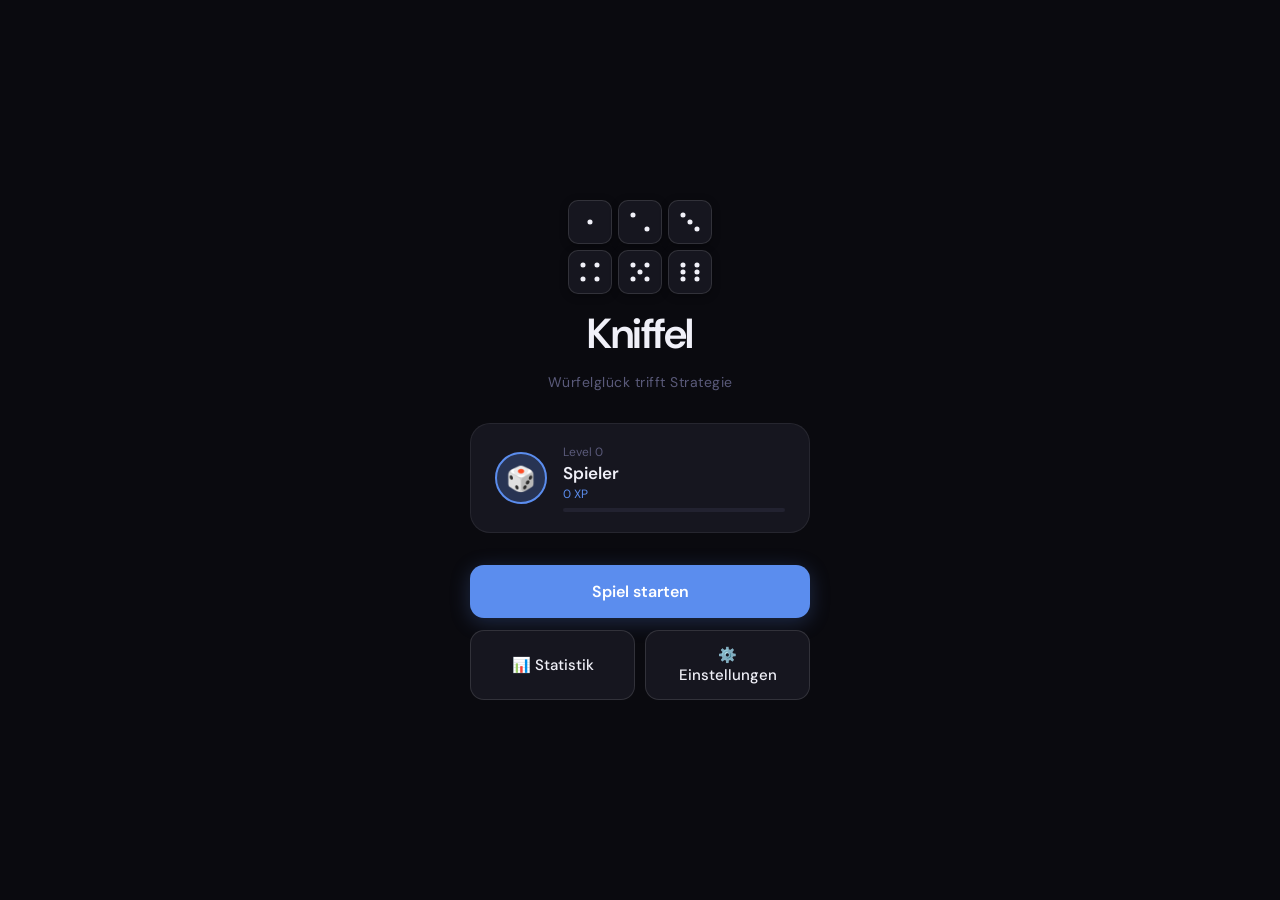
==== index.html @ 668751cb "initial" ====
<!DOCTYPE html>
<html lang="de" data-theme="dark">
<head>
<meta charset="UTF-8">
<meta name="viewport" content="width=device-width, initial-scale=1.0, user-scalable=no">
<meta name="apple-mobile-web-app-capable" content="yes">
<meta name="apple-mobile-web-app-status-bar-style" content="black-translucent">
<title>Kniffel</title>
<link rel="manifest" href="manifest.json">
<link rel="preconnect" href="https://fonts.googleapis.com">
<link rel="preconnect" href="https://fonts.gstatic.com" crossorigin>
<link href="https://fonts.googleapis.com/css2?family=DM+Sans:wght@300;400;500;600&family=DM+Mono:wght@400;500&display=swap" rel="stylesheet">
<style>
/* ===== THEME VARIABLES ===== */
:root {
  --radius: 14px;
  --radius-sm: 8px;
  --radius-lg: 20px;
  --transition: 0.2s cubic-bezier(0.4,0,0.2,1);
  --font: 'DM Sans', sans-serif;
  --font-mono: 'DM Mono', monospace;
}

/* DARK THEME (default) */
[data-theme="dark"] {
  --bg: #0a0a0f;
  --bg2: #111118;
  --bg3: #1a1a24;
  --bg4: #222230;
  --surface: #16161f;
  --surface2: #1e1e2a;
  --border: rgba(255,255,255,0.07);
  --border2: rgba(255,255,255,0.12);
  --text: #f0f0f8;
  --text2: #9090b0;
  --text3: #5a5a7a;
  --accent: #5b8dee;
  --accent2: #7ba3ff;
  --accent-glow: rgba(91,141,238,0.25);
  --green: #34c77b;
  --green-bg: rgba(52,199,123,0.12);
  --orange: #ff9f3e;
  --orange-bg: rgba(255,159,62,0.12);
  --red: #ff5a5a;
  --red-bg: rgba(255,90,90,0.12);
  --gold: #ffd166;
  --gold-bg: rgba(255,209,102,0.12);
  --shadow: 0 8px 32px rgba(0,0,0,0.5);
  --shadow-sm: 0 2px 8px rgba(0,0,0,0.3);
  --dice-bg: #1e1e2a;
  --dice-border: rgba(255,255,255,0.1);
  --dice-dot: #f0f0f8;
  --held-bg: rgba(91,141,238,0.15);
  --held-border: rgba(91,141,238,0.5);
}

/* LIGHT THEME */
[data-theme="light"] {
  --bg: #f5f5f7;
  --bg2: #ffffff;
  --bg3: #f0f0f5;
  --bg4: #e8e8ef;
  --surface: #ffffff;
  --surface2: #f8f8fc;
  --border: rgba(0,0,0,0.07);
  --border2: rgba(0,0,0,0.12);
  --text: #1a1a2e;
  --text2: #5a5a7a;
  --text3: #9090b0;
  --accent: #2563eb;
  --accent2: #3b82f6;
  --accent-glow: rgba(37,99,235,0.15);
  --green: #16a34a;
  --green-bg: rgba(22,163,74,0.1);
  --orange: #ea6c00;
  --orange-bg: rgba(234,108,0,0.1);
  --red: #dc2626;
  --red-bg: rgba(220,38,38,0.1);
  --gold: #d97706;
  --gold-bg: rgba(217,119,6,0.1);
  --shadow: 0 8px 32px rgba(0,0,0,0.12);
  --shadow-sm: 0 2px 8px rgba(0,0,0,0.08);
  --dice-bg: #ffffff;
  --dice-border: rgba(0,0,0,0.12);
  --dice-dot: #1a1a2e;
  --held-bg: rgba(37,99,235,0.08);
  --held-border: rgba(37,99,235,0.4);
}

/* MIDNIGHT THEME */
[data-theme="midnight"] {
  --bg: #060612;
  --bg2: #0d0d1f;
  --bg3: #13132a;
  --bg4: #1a1a35;
  --surface: #10102a;
  --surface2: #16163a;
  --border: rgba(120,100,255,0.08);
  --border2: rgba(120,100,255,0.15);
  --text: #e8e8ff;
  --text2: #8080cc;
  --text3: #4a4a88;
  --accent: #8b5cf6;
  --accent2: #a78bfa;
  --accent-glow: rgba(139,92,246,0.3);
  --green: #4ade80;
  --green-bg: rgba(74,222,128,0.1);
  --orange: #fb923c;
  --orange-bg: rgba(251,146,60,0.1);
  --red: #f87171;
  --red-bg: rgba(248,113,113,0.1);
  --gold: #fbbf24;
  --gold-bg: rgba(251,191,36,0.1);
  --shadow: 0 8px 32px rgba(0,0,0,0.7);
  --shadow-sm: 0 2px 8px rgba(0,0,0,0.4);
  --dice-bg: #16163a;
  --dice-border: rgba(120,100,255,0.2);
  --dice-dot: #e8e8ff;
  --held-bg: rgba(139,92,246,0.15);
  --held-border: rgba(139,92,246,0.5);
}

/* FOREST THEME */
[data-theme="forest"] {
  --bg: #0a110d;
  --bg2: #101a14;
  --bg3: #16241b;
  --bg4: #1e2e22;
  --surface: #131f17;
  --surface2: #1a2a1e;
  --border: rgba(80,200,100,0.08);
  --border2: rgba(80,200,100,0.15);
  --text: #e0f0e6;
  --text2: #70a880;
  --text3: #3d6a4a;
  --accent: #22c55e;
  --accent2: #4ade80;
  --accent-glow: rgba(34,197,94,0.25);
  --green: #4ade80;
  --green-bg: rgba(74,222,128,0.1);
  --orange: #fb923c;
  --orange-bg: rgba(251,146,60,0.1);
  --red: #f87171;
  --red-bg: rgba(248,113,113,0.1);
  --gold: #fbbf24;
  --gold-bg: rgba(251,191,36,0.1);
  --shadow: 0 8px 32px rgba(0,0,0,0.6);
  --shadow-sm: 0 2px 8px rgba(0,0,0,0.3);
  --dice-bg: #1a2a1e;
  --dice-border: rgba(80,200,100,0.15);
  --dice-dot: #e0f0e6;
  --held-bg: rgba(34,197,94,0.12);
  --held-border: rgba(34,197,94,0.45);
}

/* ===== RESET & BASE ===== */
*, *::before, *::after { box-sizing: border-box; margin: 0; padding: 0; -webkit-tap-highlight-color: transparent; }
html { font-size: 16px; scroll-behavior: smooth; }
body {
  font-family: var(--font);
  background: var(--bg);
  color: var(--text);
  min-height: 100dvh;
  overflow-x: hidden;
  transition: background var(--transition), color var(--transition);
}
button { font-family: var(--font); cursor: pointer; border: none; background: none; color: inherit; }
input { font-family: var(--font); }

/* ===== LAYOUT ===== */
#app {
  display: flex;
  flex-direction: column;
  min-height: 100dvh;
}

/* ===== SCREENS ===== */
.screen {
  display: none;
  flex-direction: column;
  min-height: 100dvh;
  animation: fadeIn 0.3s ease;
}
.screen.active { display: flex; }
@keyframes fadeIn { from { opacity: 0; transform: translateY(8px); } to { opacity: 1; transform: none; } }

/* ===== HOME SCREEN ===== */
#home-screen {
  align-items: center;
  justify-content: center;
  gap: 32px;
  padding: 40px 24px;
  background: var(--bg);
}
.home-logo {
  display: flex;
  flex-direction: column;
  align-items: center;
  gap: 12px;
}
.home-logo-dice {
  display: grid;
  grid-template-columns: 1fr 1fr 1fr;
  gap: 6px;
}
.home-logo-die {
  width: 44px;
  height: 44px;
  background: var(--surface);
  border: 1px solid var(--border2);
  border-radius: 10px;
  display: flex;
  align-items: center;
  justify-content: center;
  box-shadow: var(--shadow-sm);
  transition: transform 0.2s;
}
.home-logo-die svg { width: 28px; height: 28px; }
.home-title {
  font-size: 42px;
  font-weight: 600;
  letter-spacing: -1.5px;
  color: var(--text);
}
.home-subtitle {
  font-size: 14px;
  color: var(--text3);
  letter-spacing: 0.5px;
}
.home-player-card {
  background: var(--surface);
  border: 1px solid var(--border);
  border-radius: var(--radius-lg);
  padding: 20px 24px;
  width: 100%;
  max-width: 340px;
  display: flex;
  align-items: center;
  gap: 16px;
}
.home-avatar {
  width: 52px;
  height: 52px;
  background: var(--accent-glow);
  border: 2px solid var(--accent);
  border-radius: 50%;
  display: flex;
  align-items: center;
  justify-content: center;
  font-size: 24px;
  flex-shrink: 0;
}
.home-player-info { flex: 1; }
.home-player-level { font-size: 12px; color: var(--text3); margin-bottom: 2px; }
.home-player-name { font-size: 17px; font-weight: 600; }
.home-player-xp { font-size: 12px; color: var(--accent); margin-top: 2px; }
.home-xp-bar {
  height: 4px;
  background: var(--bg4);
  border-radius: 2px;
  margin-top: 6px;
  overflow: hidden;
}
.home-xp-fill {
  height: 100%;
  background: var(--accent);
  border-radius: 2px;
  transition: width 0.6s cubic-bezier(0.4,0,0.2,1);
}
.home-actions {
  display: flex;
  flex-direction: column;
  gap: 12px;
  width: 100%;
  max-width: 340px;
}
.btn-primary {
  background: var(--accent);
  color: white;
  border-radius: var(--radius);
  padding: 16px 24px;
  font-size: 16px;
  font-weight: 600;
  width: 100%;
  transition: opacity var(--transition), transform var(--transition), background var(--transition);
  box-shadow: 0 4px 20px var(--accent-glow);
}
.btn-primary:active { opacity: 0.85; transform: scale(0.98); }
.btn-secondary {
  background: var(--surface);
  border: 1px solid var(--border2);
  color: var(--text);
  border-radius: var(--radius);
  padding: 14px 24px;
  font-size: 15px;
  font-weight: 500;
  width: 100%;
  transition: background var(--transition), transform var(--transition);
}
.btn-secondary:active { background: var(--bg4); transform: scale(0.98); }
.home-row {
  display: flex;
  gap: 10px;
  width: 100%;
  max-width: 340px;
}
.home-row .btn-secondary { flex: 1; }

/* ===== GAME SCREEN ===== */
#game-screen {
  flex-direction: column;
  flex: 1;
}
.game-header {
  display: flex;
  align-items: center;
  justify-content: space-between;
  padding: 16px 20px;
  border-bottom: 1px solid var(--border);
  background: var(--bg2);
  position: sticky;
  top: 0;
  z-index: 50;
}
.game-header-left { display: flex; align-items: center; gap: 10px; }
.header-back {
  width: 36px; height: 36px;
  border-radius: 50%;
  background: var(--surface);
  border: 1px solid var(--border);
  display: flex; align-items: center; justify-content: center;
  transition: background var(--transition);
}
.header-back:active { background: var(--bg4); }
.header-title { font-size: 17px; font-weight: 600; }
.game-timer {
  font-family: var(--font-mono);
  font-size: 14px;
  color: var(--text2);
  background: var(--surface);
  padding: 6px 12px;
  border-radius: 20px;
  border: 1px solid var(--border);
  transition: color var(--transition);
}
.game-timer.urgent { color: var(--red); border-color: var(--red); animation: pulse 1s infinite; }
@keyframes pulse { 0%,100% { opacity: 1; } 50% { opacity: 0.6; } }

.game-body {
  display: flex;
  flex: 1;
  overflow: hidden;
}

/* SCORECARD (left) */
.scorecard {
  width: 220px;
  flex-shrink: 0;
  border-right: 1px solid var(--border);
  overflow-y: auto;
  background: var(--bg2);
  scrollbar-width: none;
}
.scorecard::-webkit-scrollbar { display: none; }
.score-section {
  padding: 8px 0;
  border-bottom: 1px solid var(--border);
}
.score-section-title {
  font-size: 10px;
  font-weight: 600;
  text-transform: uppercase;
  letter-spacing: 1px;
  color: var(--text3);
  padding: 6px 14px 4px;
}
.score-row {
  display: flex;
  align-items: center;
  justify-content: space-between;
  padding: 8px 14px;
  cursor: pointer;
  transition: background var(--transition);
  border-radius: 0;
  position: relative;
  gap: 8px;
}
.score-row:hover { background: var(--bg3); }
.score-row.available { background: var(--green-bg); cursor: pointer; }
.score-row.available:hover { background: rgba(52,199,123,0.2); }
.score-row.filled { opacity: 0.7; cursor: default; }
.score-row.filled:hover { background: none; }
.score-row.total-row {
  background: var(--bg3);
  cursor: default;
  pointer-events: none;
}
.score-row.bonus-row {
  background: var(--gold-bg);
  cursor: default;
  pointer-events: none;
}
.score-row-left {
  display: flex;
  align-items: center;
  gap: 8px;
  flex: 1;
  min-width: 0;
}
.score-dice-icon {
  flex-shrink: 0;
  display: flex;
  gap: 2px;
}
.score-dice-icon svg { width: 12px; height: 12px; }
.score-name {
  font-size: 13px;
  color: var(--text);
  white-space: nowrap;
  overflow: hidden;
  text-overflow: ellipsis;
}
.score-row.total-row .score-name,
.score-row.bonus-row .score-name { font-weight: 600; font-size: 12px; }
.score-value {
  font-family: var(--font-mono);
  font-size: 13px;
  font-weight: 500;
  color: var(--text2);
  min-width: 28px;
  text-align: right;
}
.score-row.available .score-value { color: var(--green); }
.score-row.bonus-row .score-value { color: var(--gold); }

/* RIGHT: DICE + CONTROLS */
.game-right {
  flex: 1;
  display: flex;
  flex-direction: column;
  overflow: hidden;
  background: var(--bg);
}

/* DICE AREA */
.dice-area {
  flex: 1;
  display: flex;
  flex-direction: column;
  align-items: center;
  justify-content: center;
  padding: 24px 20px 16px;
  gap: 20px;
  position: relative;
}
.active-dice {
  display: flex;
  flex-wrap: wrap;
  gap: 12px;
  justify-content: center;
  align-items: center;
}
.die {
  width: 72px;
  height: 72px;
  background: var(--dice-bg);
  border: 1.5px solid var(--dice-border);
  border-radius: 16px;
  display: flex;
  align-items: center;
  justify-content: center;
  cursor: pointer;
  transition: transform 0.15s, border-color 0.15s, background 0.15s, box-shadow 0.15s;
  position: relative;
  box-shadow: 0 4px 16px rgba(0,0,0,0.2);
  user-select: none;
}
.die:active { transform: scale(0.93); }
.die.held {
  background: var(--held-bg);
  border-color: var(--held-border);
  box-shadow: 0 0 0 2px var(--held-border), 0 4px 16px rgba(0,0,0,0.2);
}
.die.rolling {
  animation: rollDie 0.5s ease;
}
.die svg { width: 48px; height: 48px; pointer-events: none; }
@keyframes rollDie {
  0% { transform: rotate(0deg) scale(1); }
  20% { transform: rotate(-15deg) scale(1.05); }
  40% { transform: rotate(20deg) scale(0.95); }
  60% { transform: rotate(-10deg) scale(1.02); }
  80% { transform: rotate(8deg) scale(0.98); }
  100% { transform: rotate(0deg) scale(1); }
}
.die.held::after {
  content: '✓';
  position: absolute;
  top: -8px;
  right: -8px;
  width: 18px;
  height: 18px;
  background: var(--accent);
  border-radius: 50%;
  font-size: 10px;
  color: white;
  display: flex;
  align-items: center;
  justify-content: center;
  line-height: 18px;
  text-align: center;
}

.held-dice-area {
  display: flex;
  flex-direction: column;
  align-items: center;
  gap: 8px;
  width: 100%;
}
.held-dice-label {
  font-size: 11px;
  color: var(--text3);
  text-transform: uppercase;
  letter-spacing: 0.8px;
}
.held-dice {
  display: flex;
  gap: 8px;
  justify-content: center;
  min-height: 52px;
  align-items: center;
  flex-wrap: wrap;
}
.die-small {
  width: 48px;
  height: 48px;
  background: var(--held-bg);
  border: 1.5px solid var(--held-border);
  border-radius: 12px;
  display: flex;
  align-items: center;
  justify-content: center;
  cursor: pointer;
  transition: transform 0.15s;
  box-shadow: 0 0 0 1.5px var(--held-border);
}
.die-small svg { width: 32px; height: 32px; }
.die-small:active { transform: scale(0.92); }

/* GAME CONTROLS */
.game-controls {
  padding: 12px 16px 20px;
  display: flex;
  flex-direction: column;
  gap: 10px;
  border-top: 1px solid var(--border);
  background: var(--bg2);
}
.roll-btn {
  background: var(--green);
  color: white;
  border-radius: var(--radius);
  padding: 16px;
  font-size: 16px;
  font-weight: 600;
  width: 100%;
  transition: opacity var(--transition), transform var(--transition);
  box-shadow: 0 4px 20px rgba(52,199,123,0.25);
  letter-spacing: 0.3px;
}
.roll-btn:active { opacity: 0.85; transform: scale(0.98); }
.roll-btn:disabled {
  background: var(--bg4);
  color: var(--text3);
  cursor: not-allowed;
  box-shadow: none;
  transform: none;
  opacity: 1;
}
.control-row {
  display: flex;
  gap: 8px;
}
.ctrl-btn {
  flex: 1;
  background: var(--surface);
  border: 1px solid var(--border);
  border-radius: var(--radius-sm);
  padding: 10px;
  font-size: 12px;
  color: var(--text2);
  display: flex;
  flex-direction: column;
  align-items: center;
  gap: 4px;
  transition: background var(--transition), transform var(--transition);
}
.ctrl-btn:active { background: var(--bg4); transform: scale(0.97); }
.ctrl-btn svg { width: 18px; height: 18px; }

/* SCORE TOOLTIP */
.score-tooltip {
  position: fixed;
  background: var(--bg3);
  border: 1px solid var(--border2);
  border-radius: var(--radius);
  padding: 12px 16px;
  font-size: 13px;
  color: var(--text);
  box-shadow: var(--shadow);
  z-index: 200;
  pointer-events: none;
  white-space: nowrap;
  transform: translateY(-8px);
  opacity: 0;
  transition: opacity 0.15s, transform 0.15s;
}
.score-tooltip.visible { opacity: 1; transform: none; }

/* ===== OVERLAY PANELS ===== */
.overlay {
  position: fixed;
  inset: 0;
  background: rgba(0,0,0,0.6);
  backdrop-filter: blur(8px);
  z-index: 100;
  display: flex;
  align-items: flex-end;
  justify-content: center;
  padding: 0;
  opacity: 0;
  pointer-events: none;
  transition: opacity 0.3s;
}
.overlay.open {
  opacity: 1;
  pointer-events: auto;
}
.panel {
  background: var(--bg2);
  border: 1px solid var(--border);
  border-radius: var(--radius-lg) var(--radius-lg) 0 0;
  width: 100%;
  max-width: 560px;
  max-height: 90dvh;
  overflow-y: auto;
  padding: 0 0 40px;
  transform: translateY(100%);
  transition: transform 0.35s cubic-bezier(0.4,0,0.2,1);
}
.overlay.open .panel { transform: none; }
.panel-handle {
  width: 36px;
  height: 4px;
  background: var(--border2);
  border-radius: 2px;
  margin: 12px auto 0;
}
.panel-header {
  display: flex;
  align-items: center;
  justify-content: space-between;
  padding: 20px 24px 16px;
  border-bottom: 1px solid var(--border);
}
.panel-title { font-size: 19px; font-weight: 600; }
.panel-close {
  width: 32px; height: 32px;
  border-radius: 50%;
  background: var(--bg4);
  display: flex; align-items: center; justify-content: center;
  color: var(--text2);
  transition: background var(--transition);
}
.panel-close:active { background: var(--border2); }
.panel-body { padding: 20px 24px; display: flex; flex-direction: column; gap: 24px; }

/* Settings */
.setting-group { display: flex; flex-direction: column; gap: 12px; }
.setting-group-title {
  font-size: 11px;
  font-weight: 600;
  text-transform: uppercase;
  letter-spacing: 1px;
  color: var(--text3);
}
.setting-row {
  background: var(--surface);
  border: 1px solid var(--border);
  border-radius: var(--radius);
  padding: 14px 16px;
  display: flex;
  align-items: center;
  gap: 12px;
}
.setting-icon { color: var(--text3); flex-shrink: 0; }
.setting-info { flex: 1; }
.setting-label { font-size: 15px; font-weight: 500; }
.setting-sub { font-size: 12px; color: var(--text3); margin-top: 2px; }
.toggle {
  display: flex;
  background: var(--bg4);
  border-radius: 8px;
  padding: 2px;
  gap: 2px;
}
.toggle-btn {
  padding: 6px 14px;
  border-radius: 6px;
  font-size: 13px;
  font-weight: 500;
  color: var(--text2);
  transition: background var(--transition), color var(--transition);
}
.toggle-btn.active {
  background: var(--accent);
  color: white;
}
.stepper {
  display: flex;
  align-items: center;
  gap: 8px;
  background: var(--bg4);
  border-radius: 8px;
  padding: 4px;
}
.stepper-btn {
  width: 32px; height: 32px;
  border-radius: 6px;
  background: var(--surface);
  border: 1px solid var(--border);
  display: flex; align-items: center; justify-content: center;
  font-size: 18px;
  color: var(--text2);
  transition: background var(--transition);
}
.stepper-btn:active { background: var(--bg3); }
.stepper-btn:disabled { opacity: 0.3; cursor: not-allowed; }
.stepper-val {
  font-family: var(--font-mono);
  font-size: 15px;
  font-weight: 500;
  min-width: 36px;
  text-align: center;
}

/* Theme selector */
.theme-grid {
  display: grid;
  grid-template-columns: repeat(4, 1fr);
  gap: 10px;
}
.theme-swatch {
  display: flex;
  flex-direction: column;
  align-items: center;
  gap: 8px;
  cursor: pointer;
}
.theme-swatch-circle {
  width: 48px;
  height: 48px;
  border-radius: 50%;
  border: 2.5px solid transparent;
  transition: border-color var(--transition), transform 0.15s;
  position: relative;
  overflow: hidden;
}
.theme-swatch.active .theme-swatch-circle {
  border-color: var(--accent);
  transform: scale(1.1);
}
.theme-swatch-label { font-size: 11px; color: var(--text3); }
.theme-swatch:active .theme-swatch-circle { transform: scale(0.95); }

/* Stats panel */
.stat-card {
  background: var(--surface);
  border: 1px solid var(--border);
  border-radius: var(--radius);
  padding: 16px;
}
.stat-card-title { font-size: 12px; color: var(--text3); margin-bottom: 8px; text-transform: uppercase; letter-spacing: 0.8px; }
.stat-card-value { font-size: 28px; font-weight: 600; font-family: var(--font-mono); }
.stat-grid { display: grid; grid-template-columns: 1fr 1fr 1fr; gap: 10px; }
.stat-mini { background: var(--surface); border: 1px solid var(--border); border-radius: var(--radius-sm); padding: 12px 14px; }
.stat-mini-label { font-size: 11px; color: var(--text3); margin-bottom: 4px; }
.stat-mini-val { font-size: 18px; font-weight: 600; font-family: var(--font-mono); }
.level-bar-wrap { background: var(--bg4); border-radius: 4px; height: 6px; overflow: hidden; margin-top: 8px; }
.level-bar-fill { height: 100%; background: var(--accent); border-radius: 4px; transition: width 0.6s; }

/* Highscore table */
.hs-table { width: 100%; border-collapse: collapse; }
.hs-table th { font-size: 11px; text-transform: uppercase; letter-spacing: 0.8px; color: var(--text3); text-align: left; padding: 6px 12px; border-bottom: 1px solid var(--border); }
.hs-table td { padding: 10px 12px; font-size: 14px; border-bottom: 1px solid var(--border); }
.hs-table tr:last-child td { border-bottom: none; }
.hs-rank { font-family: var(--font-mono); color: var(--text3); font-size: 13px; }
.hs-gold .hs-rank { color: var(--gold); }
.hs-score { font-family: var(--font-mono); font-weight: 600; }
.hs-time { font-family: var(--font-mono); color: var(--text2); }
.empty-state { text-align: center; color: var(--text3); padding: 32px; font-size: 14px; }

/* ===== ROUND END MODAL ===== */
.modal-overlay {
  position: fixed;
  inset: 0;
  background: rgba(0,0,0,0.7);
  backdrop-filter: blur(12px);
  z-index: 200;
  display: flex;
  align-items: center;
  justify-content: center;
  padding: 24px;
  opacity: 0;
  pointer-events: none;
  transition: opacity 0.3s;
}
.modal-overlay.open { opacity: 1; pointer-events: auto; }
.modal {
  background: var(--bg2);
  border: 1px solid var(--border2);
  border-radius: var(--radius-lg);
  padding: 32px 28px;
  width: 100%;
  max-width: 360px;
  text-align: center;
  transform: scale(0.92);
  transition: transform 0.3s cubic-bezier(0.34,1.56,0.64,1);
  display: flex;
  flex-direction: column;
  gap: 20px;
}
.modal-overlay.open .modal { transform: scale(1); }
.modal-icon { font-size: 56px; }
.modal-title { font-size: 26px; font-weight: 700; letter-spacing: -0.5px; }
.modal-score { font-size: 52px; font-weight: 700; font-family: var(--font-mono); color: var(--accent); letter-spacing: -2px; }
.modal-score-label { font-size: 13px; color: var(--text3); margin-top: -12px; }
.modal-xp { 
  background: var(--gold-bg);
  border: 1px solid var(--gold);
  border-radius: 8px;
  padding: 10px 16px;
  font-size: 15px;
  color: var(--gold);
  font-weight: 600;
}
.modal-actions { display: flex; flex-direction: column; gap: 10px; }
.modal-breakdown {
  text-align: left;
  background: var(--surface);
  border-radius: var(--radius-sm);
  padding: 12px 14px;
  display: flex;
  flex-direction: column;
  gap: 6px;
}
.modal-bd-row { display: flex; justify-content: space-between; font-size: 13px; }
.modal-bd-row span:first-child { color: var(--text2); }
.modal-bd-row span:last-child { font-family: var(--font-mono); font-weight: 500; }
.modal-bd-total { border-top: 1px solid var(--border); padding-top: 6px; margin-top: 2px; font-weight: 600; }

/* ===== CONFETTI ===== */
.confetti-wrap {
  position: fixed;
  inset: 0;
  pointer-events: none;
  z-index: 300;
  overflow: hidden;
}
.confetto {
  position: absolute;
  width: 8px;
  height: 8px;
  border-radius: 2px;
  animation: confettiFall linear forwards;
}
@keyframes confettiFall {
  from { transform: translateY(-20px) rotate(0deg); opacity: 1; }
  to { transform: translateY(100vh) rotate(720deg); opacity: 0; }
}

/* ===== RESPONSIVE: MOBILE ===== */
@media (max-width: 640px) {
  .scorecard { width: 160px; }
  .score-dice-icon { display: none; }
  .score-name { font-size: 12px; }
  .score-value { font-size: 12px; }
  .die { width: 60px; height: 60px; border-radius: 14px; }
  .die svg { width: 40px; height: 40px; }
  .die-small { width: 42px; height: 42px; }
  .die-small svg { width: 28px; height: 28px; }
  .home-title { font-size: 34px; }
}

@media (max-width: 380px) {
  .scorecard { width: 140px; }
  .die { width: 52px; height: 52px; }
  .die svg { width: 34px; height: 34px; }
}

/* Scrollbar style */
::-webkit-scrollbar { width: 4px; }
::-webkit-scrollbar-track { background: transparent; }
::-webkit-scrollbar-thumb { background: var(--border2); border-radius: 2px; }
</style>
</head>
<body>
<div id="app">

<!-- HOME SCREEN -->
<div id="home-screen" class="screen active">
  <div class="home-logo">
    <div class="home-logo-dice" id="homeDiceDisplay"></div>
    <div class="home-title">Kniffel</div>
    <div class="home-subtitle">Würfelglück trifft Strategie</div>
  </div>
  <div class="home-player-card">
    <div class="home-avatar">🎲</div>
    <div class="home-player-info">
      <div class="home-player-level" id="homeLvlLabel">Level <span id="homeLvl">0</span></div>
      <div class="home-player-name">Spieler</div>
      <div class="home-player-xp"><span id="homeXP">0</span> XP</div>
      <div class="home-xp-bar"><div class="home-xp-fill" id="homeXPBar" style="width:0%"></div></div>
    </div>
  </div>
  <div class="home-actions">
    <button class="btn-primary" onclick="startGame()">Spiel starten</button>
    <div class="home-row">
      <button class="btn-secondary" onclick="openStats()">📊 Statistik</button>
      <button class="btn-secondary" onclick="openSettings()">⚙️ Einstellungen</button>
    </div>
  </div>
</div>

<!-- GAME SCREEN -->
<div id="game-screen" class="screen">
  <div class="game-header">
    <div class="game-header-left">
      <button class="header-back" onclick="confirmPause()">
        <svg viewBox="0 0 24 24" fill="none" stroke="currentColor" stroke-width="2" width="16" height="16"><path d="M15 18l-6-6 6-6"/></svg>
      </button>
      <div class="header-title">Kniffel</div>
    </div>
    <div class="game-timer" id="gameTimer">0:00</div>
  </div>
  <div class="game-body">
    <!-- SCORECARD -->
    <div class="scorecard" id="scorecard"></div>
    <!-- RIGHT SIDE -->
    <div class="game-right">
      <div class="dice-area">
        <div class="active-dice" id="activeDice"></div>
        <div class="held-dice-area">
          <div class="held-dice-label">Zur Seite gelegt</div>
          <div class="held-dice" id="heldDice"></div>
        </div>
      </div>
      <div class="game-controls">
        <button class="roll-btn" id="rollBtn" onclick="rollDice()">Würfeln</button>
        <div class="control-row">
          <button class="ctrl-btn" onclick="openStats()">
            <svg viewBox="0 0 24 24" fill="none" stroke="currentColor" stroke-width="2"><polyline points="22 12 18 12 15 21 9 3 6 12 2 12"/></svg>
            Statistik
          </button>
          <button class="ctrl-btn" onclick="openSettings()">
            <svg viewBox="0 0 24 24" fill="none" stroke="currentColor" stroke-width="2"><circle cx="12" cy="12" r="3"/><path d="M19.4 15a1.65 1.65 0 0 0 .33 1.82l.06.06a2 2 0 0 1-2.83 2.83l-.06-.06a1.65 1.65 0 0 0-1.82-.33 1.65 1.65 0 0 0-1 1.51V21a2 2 0 0 1-4 0v-.09A1.65 1.65 0 0 0 9 19.4a1.65 1.65 0 0 0-1.82.33l-.06.06a2 2 0 0 1-2.83-2.83l.06-.06A1.65 1.65 0 0 0 4.68 15a1.65 1.65 0 0 0-1.51-1H3a2 2 0 0 1 0-4h.09A1.65 1.65 0 0 0 4.6 9a1.65 1.65 0 0 0-.33-1.82l-.06-.06a2 2 0 0 1 2.83-2.83l.06.06A1.65 1.65 0 0 0 9 4.68a1.65 1.65 0 0 0 1-1.51V3a2 2 0 0 1 4 0v.09a1.65 1.65 0 0 0 1 1.51 1.65 1.65 0 0 0 1.82-.33l.06-.06a2 2 0 0 1 2.83 2.83l-.06.06A1.65 1.65 0 0 0 19.4 9a1.65 1.65 0 0 0 1.51 1H21a2 2 0 0 1 0 4h-.09a1.65 1.65 0 0 0-1.51 1z"/></svg>
            Einstellungen
          </button>
          <button class="ctrl-btn" onclick="confirmPause()">
            <svg viewBox="0 0 24 24" fill="none" stroke="currentColor" stroke-width="2"><rect x="6" y="4" width="4" height="16"/><rect x="14" y="4" width="4" height="16"/></svg>
            Pause
          </button>
        </div>
      </div>
    </div>
  </div>
</div>

</div>

<!-- SETTINGS OVERLAY -->
<div class="overlay" id="settingsOverlay" onclick="handleOverlayClick(event,'settingsOverlay')">
  <div class="panel">
    <div class="panel-handle"></div>
    <div class="panel-header">
      <div class="panel-title">Einstellungen</div>
      <button class="panel-close" onclick="closeOverlay('settingsOverlay')">
        <svg viewBox="0 0 24 24" fill="none" stroke="currentColor" stroke-width="2" width="16" height="16"><path d="M18 6 6 18M6 6l12 12"/></svg>
      </button>
    </div>
    <div class="panel-body">
      <!-- Würfe -->
      <div class="setting-group">
        <div class="setting-group-title">Spielregeln</div>
        <div class="setting-row">
          <div class="setting-icon">
            <svg viewBox="0 0 24 24" fill="none" stroke="currentColor" stroke-width="2" width="20" height="20"><rect x="2" y="2" width="20" height="20" rx="4"/><circle cx="8" cy="8" r="1.5" fill="currentColor"/><circle cx="16" cy="16" r="1.5" fill="currentColor"/></svg>
          </div>
          <div class="setting-info">
            <div class="setting-label">Würfe pro Zug</div>
            <div class="setting-sub">Min. 1 | Max. 5</div>
          </div>
          <div class="stepper">
            <button class="stepper-btn" id="rollsDown" onclick="changeSetting('rolls',-1)">−</button>
            <div class="stepper-val" id="rollsVal">3</div>
            <button class="stepper-btn" id="rollsUp" onclick="changeSetting('rolls',1)">+</button>
          </div>
        </div>
      </div>
      <!-- Zeit -->
      <div class="setting-group">
        <div class="setting-group-title">Zeitlimit</div>
        <div class="setting-row">
          <div class="setting-icon">
            <svg viewBox="0 0 24 24" fill="none" stroke="currentColor" stroke-width="2" width="20" height="20"><circle cx="12" cy="12" r="10"/><polyline points="12 6 12 12 16 14"/></svg>
          </div>
          <div class="setting-info">
            <div class="setting-label">Zeitlimit</div>
          </div>
          <div class="toggle">
            <button class="toggle-btn" id="timeLimitOff" onclick="setTimerLimit(false)">Aus</button>
            <button class="toggle-btn active" id="timeLimitOn" onclick="setTimerLimit(true)">An</button>
          </div>
        </div>
        <div class="setting-row" id="zugzeitRow">
          <div class="setting-icon">
            <svg viewBox="0 0 24 24" fill="none" stroke="currentColor" stroke-width="2" width="20" height="20"><polyline points="23 4 23 10 17 10"/><path d="M20.49 15a9 9 0 1 1-.07-4.49"/></svg>
          </div>
          <div class="setting-info">
            <div class="setting-label">Zugzeit (Sek.)</div>
            <div class="setting-sub">Min. 3 | Max. 120</div>
          </div>
          <div class="stepper">
            <button class="stepper-btn" id="timeDown" onclick="changeSetting('time',-5)">−</button>
            <div class="stepper-val" id="timeVal">30</div>
            <button class="stepper-btn" id="timeUp" onclick="changeSetting('time',5)">+</button>
          </div>
        </div>
      </div>
      <!-- Theme -->
      <div class="setting-group">
        <div class="setting-group-title">Erscheinungsbild</div>
        <div class="theme-grid" id="themeGrid"></div>
      </div>
    </div>
  </div>
</div>

<!-- STATS OVERLAY -->
<div class="overlay" id="statsOverlay" onclick="handleOverlayClick(event,'statsOverlay')">
  <div class="panel">
    <div class="panel-handle"></div>
    <div class="panel-header">
      <div class="panel-title">Statistik</div>
      <button class="panel-close" onclick="closeOverlay('statsOverlay')">
        <svg viewBox="0 0 24 24" fill="none" stroke="currentColor" stroke-width="2" width="16" height="16"><path d="M18 6 6 18M6 6l12 12"/></svg>
      </button>
    </div>
    <div class="panel-body" id="statsBody"></div>
  </div>
</div>

<!-- GAME OVER MODAL -->
<div class="modal-overlay" id="gameOverModal">
  <div class="modal" id="gameOverContent"></div>
</div>

<!-- PAUSE MODAL -->
<div class="modal-overlay" id="pauseModal">
  <div class="modal">
    <div class="modal-icon">⏸️</div>
    <div class="modal-title">Pause</div>
    <div style="color:var(--text2);font-size:14px;">Möchtest du das Spiel beenden?</div>
    <div class="modal-actions">
      <button class="btn-primary" onclick="resumeGame()">Weiterspielen</button>
      <button class="btn-secondary" onclick="quitGame()">Spiel beenden</button>
    </div>
  </div>
</div>

<!-- CONFETTI -->
<div class="confetti-wrap" id="confettiWrap"></div>

<script>
// ===== STORAGE KEY =====
const STORAGE_KEY = 'wfs_v1_storage';

// ===== THEMES =====
const THEMES = [
  { id: 'dark', label: 'Dunkel', colors: ['#111118','#5b8dee'] },
  { id: 'light', label: 'Hell', colors: ['#f5f5f7','#2563eb'] },
  { id: 'midnight', label: 'Nacht', colors: ['#0d0d1f','#8b5cf6'] },
  { id: 'forest', label: 'Wald', colors: ['#101a14','#22c55e'] },
];

// ===== GAME STATE =====
let settings = { rolls: 3, timerEnabled: true, timerSeconds: 30, theme: 'dark' };
let playerData = { level: 0, xp: 0, bestScore: 0, games: [] }; // games: [{score, time}]

let gameState = null;
let timerInterval = null;
let elapsedInterval = null;
let gameStartTime = 0;
let turnTimeLeft = 0;

const CATEGORIES = [
  // upper
  { id: 'ones', label: 'Einser', section: 'upper', diceVal: 1 },
  { id: 'twos', label: 'Zweier', section: 'upper', diceVal: 2 },
  { id: 'threes', label: 'Dreier', section: 'upper', diceVal: 3 },
  { id: 'fours', label: 'Vierer', section: 'upper', diceVal: 4 },
  { id: 'fives', label: 'Fünfer', section: 'upper', diceVal: 5 },
  { id: 'sixes', label: 'Sechser', section: 'upper', diceVal: 6 },
  // lower
  { id: 'three_of_a_kind', label: 'Dreierpasch', section: 'lower' },
  { id: 'four_of_a_kind', label: 'Viererpasch', section: 'lower' },
  { id: 'full_house', label: 'Full House', section: 'lower' },
  { id: 'sm_straight', label: 'Kleine Straße', section: 'lower' },
  { id: 'lg_straight', label: 'Große Straße', section: 'lower' },
  { id: 'yahtzee', label: 'KNIFFEL', section: 'lower' },
  { id: 'chance', label: 'Chance', section: 'lower' },
];

// ===== LOAD / SAVE =====
function loadData() {
  try {
    const raw = localStorage.getItem(STORAGE_KEY);
    if (!raw) return;
    const d = JSON.parse(raw);
    if (d.settings) settings = { ...settings, ...d.settings };
    if (d.playerData) playerData = { ...playerData, ...d.playerData };
  } catch(e) {}
}
function saveData() {
  try {
    localStorage.setItem(STORAGE_KEY, JSON.stringify({ settings, playerData }));
  } catch(e) {}
}

// ===== XP / LEVEL =====
function xpForLevel(lvl) { return 100 + lvl * 50; }
function addXP(xp) {
  playerData.xp += xp;
  while (playerData.xp >= xpForLevel(playerData.level)) {
    playerData.xp -= xpForLevel(playerData.level);
    playerData.level++;
  }
}
function xpPercent() {
  return Math.round((playerData.xp / xpForLevel(playerData.level)) * 100);
}

// ===== DICE SVG =====
function dieSVG(val, color='currentColor') {
  const dots = {
    1: [[50,50]],
    2: [[25,25],[75,75]],
    3: [[25,25],[50,50],[75,75]],
    4: [[25,25],[75,25],[25,75],[75,75]],
    5: [[25,25],[75,25],[50,50],[25,75],[75,75]],
    6: [[25,25],[75,25],[25,50],[75,50],[25,75],[75,75]],
  };
  const d = dots[val] || dots[1];
  const circles = d.map(([cx,cy]) => `<circle cx="${cx}" cy="${cy}" r="8" fill="${color}"/>`).join('');
  return `<svg viewBox="0 0 100 100" xmlns="http://www.w3.org/2000/svg">${circles}</svg>`;
}

function dieSmallSVG(val) {
  const dots = {
    1:[[50,50]],2:[[25,25],[75,75]],3:[[25,25],[50,50],[75,75]],
    4:[[25,25],[75,25],[25,75],[75,75]],5:[[25,25],[75,25],[50,50],[25,75],[75,75]],
    6:[[25,25],[75,25],[25,50],[75,50],[25,75],[75,75]],
  };
  const d = dots[val]||dots[1];
  return `<svg viewBox="0 0 100 100"><g>${d.map(([cx,cy])=>`<circle cx="${cx}" cy="${cy}" r="9" fill="var(--dice-dot)"/>`).join('')}</g></svg>`;
}

function scorecardDiceSVG(val) {
  const dots={1:[[50,50]],2:[[30,30],[70,70]],3:[[25,25],[50,50],[75,75]],
    4:[[28,28],[72,28],[28,72],[72,72]],5:[[28,28],[72,28],[50,50],[28,72],[72,72]],
    6:[[28,28],[72,28],[28,50],[72,50],[28,72],[72,72]]};
  const d=dots[val]||dots[1];
  return `<svg viewBox="0 0 100 100" xmlns="http://www.w3.org/2000/svg"><rect x="5" y="5" width="90" height="90" rx="14" fill="none" stroke="var(--text3)" stroke-width="8"/>${d.map(([cx,cy])=>`<circle cx="${cx}" cy="${cy}" r="9" fill="var(--text3)"/>`).join('')}</svg>`;
}

// ===== SCORING =====
function scoreCategory(id, dice) {
  const counts = {};
  dice.forEach(d => counts[d] = (counts[d]||0)+1);
  const vals = Object.values(counts);
  const sum = dice.reduce((a,b)=>a+b,0);

  switch(id) {
    case 'ones': return dice.filter(d=>d===1).reduce((a,b)=>a+b,0);
    case 'twos': return dice.filter(d=>d===2).reduce((a,b)=>a+b,0);
    case 'threes': return dice.filter(d=>d===3).reduce((a,b)=>a+b,0);
    case 'fours': return dice.filter(d=>d===4).reduce((a,b)=>a+b,0);
    case 'fives': return dice.filter(d=>d===5).reduce((a,b)=>a+b,0);
    case 'sixes': return dice.filter(d=>d===6).reduce((a,b)=>a+b,0);
    case 'three_of_a_kind': return vals.some(v=>v>=3) ? sum : 0;
    case 'four_of_a_kind': return vals.some(v=>v>=4) ? sum : 0;
    case 'full_house': return (vals.includes(3)&&vals.includes(2)) ? 25 : 0;
    case 'sm_straight': {
      const u=[...new Set(dice)].sort((a,b)=>a-b);
      let best=1,cur=1;
      for(let i=1;i<u.length;i++){if(u[i]===u[i-1]+1){cur++;best=Math.max(best,cur);}else{cur=1;}}
      return best>=4?30:0;
    }
    case 'lg_straight': {
      const u=[...new Set(dice)].sort((a,b)=>a-b);
      let best=1,cur=1;
      for(let i=1;i<u.length;i++){if(u[i]===u[i-1]+1){cur++;best=Math.max(best,cur);}else{cur=1;}}
      return best>=5?40:0;
    }
    case 'yahtzee': return vals.includes(5)?50:0;
    case 'chance': return sum;
    default: return 0;
  }
}

function calcUpperSum(scores) {
  return ['ones','twos','threes','fours','fives','sixes']
    .reduce((s,id)=>s+(scores[id]??0),0);
}
function calcBonus(scores) { return calcUpperSum(scores)>=63?35:0; }
function calcTotal(scores) {
  const upper = calcUpperSum(scores);
  const bonus = upper>=63?35:0;
  const lower = ['three_of_a_kind','four_of_a_kind','full_house','sm_straight','lg_straight','yahtzee','chance']
    .reduce((s,id)=>s+(scores[id]??0),0);
  return upper+bonus+lower;
}

// ===== GAME START =====
function initNewGame() {
  gameState = {
    scores: {},
    dice: [],
    held: [],
    rollsLeft: settings.rolls,
    rollsUsed: 0,
    currentDice: [],
    heldDice: [],
    turnActive: false,
    gameOver: false,
  };
  gameStartTime = Date.now();
}

function startGame() {
  initNewGame();
  showScreen('game-screen');
  renderScorecard();
  renderDice();
  updateRollBtn();
  startElapsedTimer();
  if (settings.timerEnabled) startTurnTimer();
}

// ===== ELAPSED TIMER =====
function startElapsedTimer() {
  clearInterval(elapsedInterval);
  elapsedInterval = setInterval(() => {
    const secs = Math.floor((Date.now() - gameStartTime) / 1000);
    const m = Math.floor(secs/60), s = secs%60;
    const el = document.getElementById('gameTimer');
    if (el && !settings.timerEnabled) el.textContent = `${m}:${s.toString().padStart(2,'0')}`;
  }, 1000);
}

// ===== TURN TIMER =====
function startTurnTimer() {
  clearInterval(timerInterval);
  turnTimeLeft = settings.timerSeconds;
  updateTimerDisplay();
  timerInterval = setInterval(() => {
    turnTimeLeft--;
    updateTimerDisplay();
    if (turnTimeLeft <= 0) {
      clearInterval(timerInterval);
      autoScore();
    }
  }, 1000);
}

function updateTimerDisplay() {
  const el = document.getElementById('gameTimer');
  if (!el) return;
  if (settings.timerEnabled) {
    const m = Math.floor(turnTimeLeft/60), s = turnTimeLeft%60;
    el.textContent = `${m}:${s.toString().padStart(2,'0')}`;
    el.className = 'game-timer' + (turnTimeLeft <= 5 ? ' urgent' : '');
  }
}

function autoScore() {
  if (!gameState || gameState.gameOver) return;
  if (gameState.rollsLeft > 0) rollDice();
}

// ===== ROLL DICE =====
function rollDice() {
  if (!gameState || gameState.rollsLeft <= 0 || gameState.gameOver) return;

  // Move non-held active dice to new values, held dice stay
  const numDice = 5;
  if (gameState.currentDice.length === 0) {
    // First roll
    gameState.currentDice = Array.from({length: numDice}, () => Math.ceil(Math.random()*6));
    gameState.heldDice = [];
  } else {
    // Re-roll non-held
    gameState.currentDice = gameState.currentDice.map((d,i) =>
      gameState.held.includes(i) ? d : Math.ceil(Math.random()*6)
    );
  }

  gameState.rollsLeft--;
  gameState.rollsUsed++;

  renderDice(true);
  renderScorecard();
  updateRollBtn();
  if (settings.timerEnabled) startTurnTimer();
}

// ===== HOLD DICE =====
function toggleHold(idx) {
  if (!gameState || gameState.currentDice.length === 0) return;
  if (gameState.rollsLeft <= 0) return;
  const pos = gameState.held.indexOf(idx);
  if (pos === -1) gameState.held.push(idx);
  else gameState.held.splice(pos,1);
  renderDice();
}

// ===== RENDER DICE =====
function renderDice(animate=false) {
  const active = document.getElementById('activeDice');
  const held = document.getElementById('heldDice');
  if (!gameState) { active.innerHTML=''; held.innerHTML=''; return; }

  if (gameState.currentDice.length === 0) {
    active.innerHTML = `<div style="color:var(--text3);font-size:14px;text-align:center;padding:20px">Würfle, um zu beginnen</div>`;
    held.innerHTML = '';
    return;
  }

  // Show non-held in active area, held in held area
  active.innerHTML = '';
  held.innerHTML = '';

  gameState.currentDice.forEach((val, i) => {
    const isHeld = gameState.held.includes(i);
    if (!isHeld) {
      const d = document.createElement('div');
      d.className = 'die' + (animate ? ' rolling' : '');
      d.innerHTML = dieSmallSVG(val);
      d.style.width = '72px';
      d.style.height = '72px';
      if (animate) d.style.animationDelay = (i * 0.08) + 's';
      d.addEventListener('click', () => toggleHold(i));
      d.addEventListener('touchstart', (e) => { e.preventDefault(); toggleHold(i); }, { passive: false });
      active.appendChild(d);
    }
  });

  // Held dice shown in held area
  gameState.currentDice.forEach((val, i) => {
    if (gameState.held.includes(i)) {
      const d = document.createElement('div');
      d.className = 'die-small';
      d.innerHTML = dieSmallSVG(val);
      d.addEventListener('click', () => toggleHold(i));
      d.addEventListener('touchstart', (e) => { e.preventDefault(); toggleHold(i); }, { passive: false });
      held.appendChild(d);
    }
  });

  if (held.children.length === 0) {
    held.innerHTML = `<div style="color:var(--text3);font-size:12px">Tippe auf einen Würfel zum Aufheben</div>`;
  }
}

// ===== RENDER SCORECARD =====
function renderScorecard() {
  const sc = document.getElementById('scorecard');
  if (!sc || !gameState) return;

  const allDice = gameState.currentDice;
  const canScore = allDice.length > 0;

  let html = '';

  // Upper section
  html += `<div class="score-section"><div class="score-section-title">Obere Sektion</div>`;
  ['ones','twos','threes','fours','fives','sixes'].forEach(id => {
    const cat = CATEGORIES.find(c=>c.id===id);
    const filled = id in gameState.scores;
    const possible = canScore && !filled ? scoreCategory(id, allDice) : null;
    const displayVal = filled ? gameState.scores[id] : (possible !== null ? possible : '');
    const cls = filled ? 'filled' : (possible !== null ? 'available' : '');
    html += `<div class="score-row ${cls}" data-cat="${id}" onclick="clickScore('${id}')">
      <div class="score-row-left">
        <div class="score-dice-icon">${scorecardDiceSVG(cat.diceVal)}</div>
        <div class="score-name">${cat.label}</div>
      </div>
      <div class="score-value">${displayVal}</div>
    </div>`;
  });
  const upperSum = calcUpperSum(gameState.scores);
  html += `<div class="score-row total-row"><div class="score-row-left"><div class="score-name">Summe</div></div><div class="score-value">${upperSum}</div></div>`;
  const bonus = calcBonus(gameState.scores);
  html += `<div class="score-row bonus-row"><div class="score-row-left"><div class="score-name">Bonus (+35 ab 63)</div></div><div class="score-value">${bonus > 0 ? bonus : upperSum < 63 ? `${upperSum}/63` : ''}</div></div>`;
  html += `</div>`;

  // Lower section
  html += `<div class="score-section"><div class="score-section-title">Untere Sektion</div>`;
  ['three_of_a_kind','four_of_a_kind','full_house','sm_straight','lg_straight','yahtzee','chance'].forEach(id => {
    const cat = CATEGORIES.find(c=>c.id===id);
    const filled = id in gameState.scores;
    const possible = canScore && !filled ? scoreCategory(id, allDice) : null;
    const displayVal = filled ? gameState.scores[id] : (possible !== null ? possible : '');
    const cls = filled ? 'filled' : (possible !== null ? 'available' : '');
    html += `<div class="score-row ${cls}" data-cat="${id}" onclick="clickScore('${id}')">
      <div class="score-row-left"><div class="score-name">${cat.label}</div></div>
      <div class="score-value">${displayVal}</div>
    </div>`;
  });
  html += `</div>`;

  // Total
  const total = calcTotal(gameState.scores);
  html += `<div class="score-section"><div class="score-row total-row"><div class="score-row-left"><div class="score-name" style="font-weight:700">Gesamt</div></div><div class="score-value" style="font-weight:700;font-size:15px;color:var(--accent)">${total}</div></div></div>`;

  sc.innerHTML = html;
}

function clickScore(id) {
  if (!gameState || gameState.gameOver) return;
  if (id in gameState.scores) return;
  if (gameState.currentDice.length === 0) return;

  const val = scoreCategory(id, gameState.currentDice);
  registerScore(id, val);
}

function registerScore(id, val) {
  if (!gameState || gameState.gameOver) return;
  gameState.scores[id] = val;
  clearInterval(timerInterval);
  gameState.currentDice = [];
  gameState.held = [];
  gameState.rollsLeft = settings.rolls;
  gameState.rollsUsed = 0;

  renderDice();
  renderScorecard();
  updateRollBtn();

  if (Object.keys(gameState.scores).length >= 13) {
    endGame();
  } else {
    if (settings.timerEnabled) startTurnTimer();
    else {
      const el = document.getElementById('gameTimer');
      if (el) { el.textContent = formatElapsed(); el.className = 'game-timer'; }
    }
  }
}

function formatElapsed() {
  const secs = Math.floor((Date.now() - gameStartTime)/1000);
  return `${Math.floor(secs/60)}:${(secs%60).toString().padStart(2,'0')}`;
}

function updateRollBtn() {
  const btn = document.getElementById('rollBtn');
  if (!btn || !gameState) return;
  const nextRoll = Math.min(settings.rolls, settings.rolls - gameState.rollsLeft + 1);
  if (gameState.rollsLeft <= 0) {
    btn.textContent = 'Keine Würfe mehr übrig';
    btn.disabled = true;
  } else if (gameState.currentDice.length === 0) {
    btn.textContent = `Würfeln (${nextRoll}/${settings.rolls})`;
    btn.disabled = false;
  } else {
    btn.textContent = `Nochmal würfeln (${nextRoll}/${settings.rolls})`;
    btn.disabled = false;
  }
}

// ===== GAME OVER =====
function endGame() {
  clearInterval(timerInterval);
  clearInterval(elapsedInterval);
  gameState.gameOver = true;

  const elapsed = Math.floor((Date.now() - gameStartTime) / 1000);
  const score = calcTotal(gameState.scores);
  const upper = calcUpperSum(gameState.scores);
  const bonus = calcBonus(gameState.scores);
  const lower = score - upper - bonus;

  const xpEarned = Math.floor(score / 2);
  addXP(xpEarned);
  if (score > playerData.bestScore) playerData.bestScore = score;
  playerData.games.push({ score, time: elapsed });
  if (playerData.games.length > 50) playerData.games = playerData.games.slice(-50);
  saveData();

  const isNew = playerData.bestScore === score;
  showGameOver(score, upper, bonus, lower, xpEarned, elapsed, isNew);
}

function showGameOver(score, upper, bonus, lower, xpEarned, elapsed, isNew) {
  const m = Math.floor(elapsed/60), s = elapsed%60;
  const timeStr = `${m}:${s.toString().padStart(2,'0')}`;
  const emoji = score >= 300 ? '🏆' : score >= 200 ? '🎯' : score >= 100 ? '🎲' : '🎰';

  document.getElementById('gameOverContent').innerHTML = `
    <div class="modal-icon">${emoji}${isNew ? '⭐' : ''}</div>
    <div class="modal-title">${isNew ? 'Neuer Rekord!' : 'Spiel vorbei'}</div>
    <div class="modal-score">${score}</div>
    <div class="modal-score-label">Punkte ${isNew ? '— Neuer Rekord!' : ''}</div>
    <div class="modal-xp">+${xpEarned} XP verdient • Stufe ${playerData.level}</div>
    <div class="modal-breakdown">
      <div class="modal-bd-row"><span>Obere Sektion</span><span>${upper}</span></div>
      <div class="modal-bd-row"><span>Bonus</span><span>${bonus}</span></div>
      <div class="modal-bd-row"><span>Untere Sektion</span><span>${lower}</span></div>
      <div class="modal-bd-row"><span>Spielzeit</span><span>${timeStr}</span></div>
      <div class="modal-bd-row modal-bd-total"><span>Gesamt</span><span>${score}</span></div>
    </div>
    <div class="modal-actions">
      <button class="btn-primary" onclick="restartGame()">Nochmal spielen</button>
      <button class="btn-secondary" onclick="goHome()">Zum Menü</button>
    </div>
  `;
  openModal('gameOverModal');
  if (score >= 200) spawnConfetti();
}

function restartGame() {
  closeModal('gameOverModal');
  startGame();
}
function goHome() {
  closeModal('gameOverModal');
  showScreen('home-screen');
  updateHomeUI();
}

// ===== PAUSE =====
function confirmPause() {
  if (gameState && !gameState.gameOver) {
    clearInterval(timerInterval);
    openModal('pauseModal');
  } else {
    showScreen('home-screen');
    updateHomeUI();
  }
}
function resumeGame() {
  closeModal('pauseModal');
  if (settings.timerEnabled && gameState && !gameState.gameOver) startTurnTimer();
}
function quitGame() {
  closeModal('pauseModal');
  clearInterval(timerInterval);
  clearInterval(elapsedInterval);
  gameState = null;
  showScreen('home-screen');
  updateHomeUI();
}

// ===== SETTINGS =====
function changeSetting(type, delta) {
  if (type === 'rolls') {
    settings.rolls = Math.max(1, Math.min(5, settings.rolls + delta));
    document.getElementById('rollsVal').textContent = settings.rolls;
    document.getElementById('rollsDown').disabled = settings.rolls <= 1;
    document.getElementById('rollsUp').disabled = settings.rolls >= 5;
    if (!gameState || gameState.currentDice.length === 0) {
      const rollBtn = document.getElementById('rollBtn');
      if (rollBtn) rollBtn.textContent = `Würfeln (1/${settings.rolls})`;
    }
  } else if (type === 'time') {
    settings.timerSeconds = Math.max(3, Math.min(120, settings.timerSeconds + delta));
    document.getElementById('timeVal').textContent = settings.timerSeconds;
    document.getElementById('timeDown').disabled = settings.timerSeconds <= 3;
    document.getElementById('timeUp').disabled = settings.timerSeconds >= 120;
  }
  saveData();
}

function setTimerLimit(on) {
  settings.timerEnabled = on;
  document.getElementById('timeLimitOn').classList.toggle('active', on);
  document.getElementById('timeLimitOff').classList.toggle('active', !on);
  document.getElementById('zugzeitRow').style.opacity = on ? '1' : '0.4';
  document.getElementById('zugzeitRow').style.pointerEvents = on ? 'auto' : 'none';
  saveData();
}

function openSettings() {
  document.getElementById('rollsVal').textContent = settings.rolls;
  document.getElementById('timeVal').textContent = settings.timerSeconds;
  document.getElementById('rollsDown').disabled = settings.rolls <= 1;
  document.getElementById('rollsUp').disabled = settings.rolls >= 5;
  document.getElementById('timeDown').disabled = settings.timerSeconds <= 3;
  document.getElementById('timeUp').disabled = settings.timerSeconds >= 120;
  setTimerLimit(settings.timerEnabled);
  renderThemeGrid();
  openOverlay('settingsOverlay');
}

function renderThemeGrid() {
  const grid = document.getElementById('themeGrid');
  grid.innerHTML = THEMES.map(t => `
    <div class="theme-swatch${settings.theme===t.id?' active':''}" onclick="setTheme('${t.id}')">
      <div class="theme-swatch-circle" style="background:linear-gradient(135deg,${t.colors[0]} 50%,${t.colors[1]} 50%)"></div>
      <div class="theme-swatch-label">${t.label}</div>
    </div>
  `).join('');
}

function setTheme(id) {
  settings.theme = id;
  document.documentElement.setAttribute('data-theme', id);
  saveData();
  renderThemeGrid();
}

// ===== STATS =====
function openStats() {
  const body = document.getElementById('statsBody');
  const games = playerData.games;
  const avgScore = games.length ? Math.round(games.reduce((s,g)=>s+g.score,0)/games.length) : 0;
  const avgTime = games.length ? Math.round(games.reduce((s,g)=>s+g.time,0)/games.length) : 0;
  const at = Math.floor(avgTime/60) + ':' + (avgTime%60).toString().padStart(2,'0');

  const xpNeeded = xpForLevel(playerData.level);
  const sorted = [...games].sort((a,b)=>b.score-a.score).slice(0,10);

  body.innerHTML = `
    <div class="stat-card">
      <div class="stat-card-title">Spieler-Stufe</div>
      <div class="stat-card-value">Level ${playerData.level}</div>
      <div style="font-size:13px;color:var(--text2);margin-top:4px">${playerData.xp} / ${xpNeeded} XP</div>
      <div class="level-bar-wrap"><div class="level-bar-fill" style="width:${xpPercent()}%"></div></div>
    </div>
    <div class="stat-grid">
      <div class="stat-mini"><div class="stat-mini-label">Spiele</div><div class="stat-mini-val">${games.length}</div></div>
      <div class="stat-mini"><div class="stat-mini-label">Ø Score</div><div class="stat-mini-val">${avgScore}</div></div>
      <div class="stat-mini"><div class="stat-mini-label">Ø Zeit</div><div class="stat-mini-val">${at}</div></div>
    </div>
    <div class="stat-card">
      <div class="stat-card-title">Bestleistung</div>
      <div class="stat-card-value" style="color:var(--gold)">${playerData.bestScore}</div>
    </div>
    <div>
      <div class="setting-group-title" style="margin-bottom:10px">Bestenliste</div>
      ${sorted.length === 0
        ? `<div class="empty-state">Noch keine Spiele gespielt</div>`
        : `<table class="hs-table"><thead><tr><th>#</th><th>Punkte</th><th>Zeit</th></tr></thead><tbody>
          ${sorted.map((g,i) => {
            const m=Math.floor(g.time/60),s=g.time%60;
            return `<tr class="${i===0?'hs-gold':''}">
              <td class="hs-rank">${i===0?'🏆':i+1}</td>
              <td class="hs-score">${g.score}</td>
              <td class="hs-time">${m}:${s.toString().padStart(2,'0')}</td>
            </tr>`;
          }).join('')}</tbody></table>`
      }
    </div>
  `;
  openOverlay('statsOverlay');
}

// ===== UI HELPERS =====
function showScreen(id) {
  document.querySelectorAll('.screen').forEach(s => s.classList.remove('active'));
  document.getElementById(id).classList.add('active');
}

function openOverlay(id) { document.getElementById(id).classList.add('open'); }
function closeOverlay(id) { document.getElementById(id).classList.remove('open'); }
function handleOverlayClick(e, id) { if (e.target.id === id) closeOverlay(id); }

function openModal(id) { document.getElementById(id).classList.add('open'); }
function closeModal(id) { document.getElementById(id).classList.remove('open'); }

function updateHomeUI() {
  document.getElementById('homeLvl').textContent = playerData.level;
  document.getElementById('homeXP').textContent = playerData.xp;
  document.getElementById('homeXPBar').style.width = xpPercent() + '%';
}

// ===== CONFETTI =====
function spawnConfetti() {
  const wrap = document.getElementById('confettiWrap');
  wrap.innerHTML = '';
  const colors = ['var(--accent)','var(--green)','var(--gold)','var(--orange)'];
  for (let i = 0; i < 80; i++) {
    const el = document.createElement('div');
    el.className = 'confetto';
    el.style.cssText = `
      left:${Math.random()*100}%;
      background:${colors[i%colors.length]};
      animation-duration:${2+Math.random()*2}s;
      animation-delay:${Math.random()*0.5}s;
      transform:rotate(${Math.random()*360}deg);
    `;
    wrap.appendChild(el);
    setTimeout(() => el.remove(), 4000);
  }
}

// ===== HOME LOGO DICE =====
function renderHomeDice() {
  const vals = [1,2,3,4,5,6];
  const wrap = document.getElementById('homeDiceDisplay');
  if (!wrap) return;
  wrap.innerHTML = vals.slice(0,6).map(v => `
    <div class="home-logo-die">
      ${dieSmallSVG(v)}
    </div>
  `).join('');
}

// ===== INIT =====
function init() {
  loadData();
  document.documentElement.setAttribute('data-theme', settings.theme);
  const rollBtn = document.getElementById('rollBtn');
  if (rollBtn) rollBtn.textContent = `Würfeln (1/${settings.rolls})`;
  updateHomeUI();
  renderHomeDice();

  // Register SW
  if ('serviceWorker' in navigator) {
    navigator.serviceWorker.register('./sw.js').catch(()=>{});
  }
}

init();
</script>
</body>
</html>
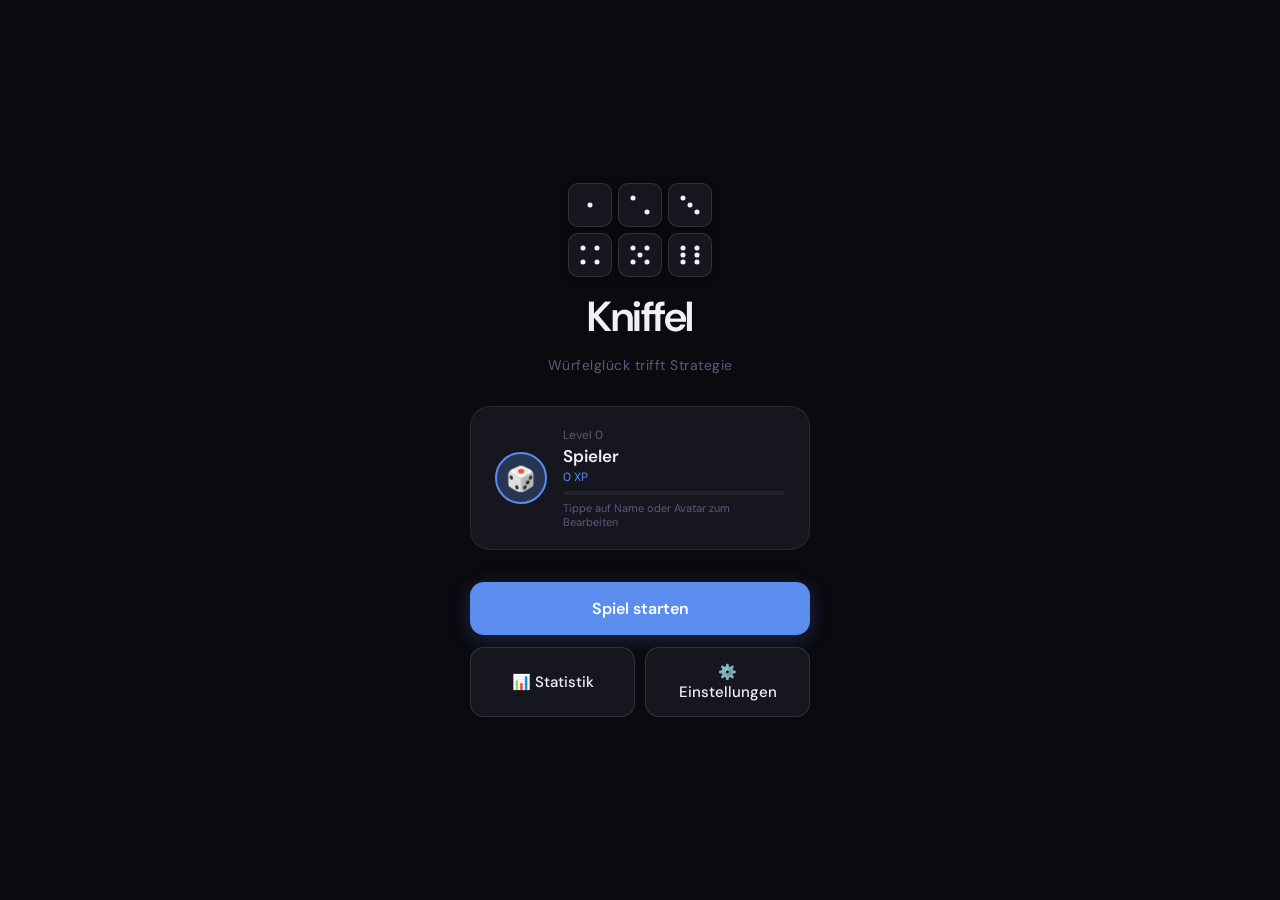
==== commit 14269ea6: "initial" ====
--- a/index.html
+++ b/index.html
@@ -238,6 +238,12 @@
   align-items: center;
   gap: 16px;
 }
+.home-player-card.editable {
+  cursor: pointer;
+}
+.home-player-card.editable:active {
+  transform: scale(0.99);
+}
 .home-avatar {
   width: 52px;
   height: 52px;
@@ -250,10 +256,15 @@
   font-size: 24px;
   flex-shrink: 0;
 }
+.home-avatar.editable,
+.home-player-name.editable {
+  cursor: pointer;
+}
 .home-player-info { flex: 1; }
 .home-player-level { font-size: 12px; color: var(--text3); margin-bottom: 2px; }
 .home-player-name { font-size: 17px; font-weight: 600; }
 .home-player-xp { font-size: 12px; color: var(--accent); margin-top: 2px; }
+.home-player-hint { font-size: 11px; color: var(--text3); margin-top: 6px; }
 .home-xp-bar {
   height: 4px;
   background: var(--bg4);
@@ -801,6 +812,73 @@
 .hs-time { font-family: var(--font-mono); color: var(--text2); }
 .empty-state { text-align: center; color: var(--text3); padding: 32px; font-size: 14px; }
 
+/* Profile panel */
+.profile-name-input {
+  width: 100%;
+  background: var(--surface);
+  color: var(--text);
+  border: 1px solid var(--border);
+  border-radius: 14px;
+  padding: 14px 16px;
+  font-size: 16px;
+  outline: none;
+}
+.profile-name-input:focus {
+  border-color: var(--accent);
+  box-shadow: 0 0 0 3px var(--accent-glow);
+}
+.avatar-grid {
+  display: grid;
+  grid-template-columns: repeat(4, 1fr);
+  gap: 12px;
+}
+.avatar-option {
+  height: 64px;
+  border-radius: 18px;
+  border: 1px solid var(--border);
+  background: var(--surface);
+  display: flex;
+  align-items: center;
+  justify-content: center;
+  font-size: 28px;
+  transition: transform 0.16s, border-color var(--transition), background var(--transition);
+}
+.avatar-option.active {
+  border-color: var(--accent);
+  background: var(--accent-glow);
+  transform: translateY(-2px);
+}
+.avatar-option:active {
+  transform: scale(0.96);
+}
+.profile-preview {
+  display: flex;
+  align-items: center;
+  gap: 14px;
+  padding: 14px 16px;
+  border-radius: 16px;
+  background: var(--surface);
+  border: 1px solid var(--border);
+}
+.profile-preview-avatar {
+  width: 52px;
+  height: 52px;
+  border-radius: 50%;
+  display: flex;
+  align-items: center;
+  justify-content: center;
+  font-size: 24px;
+  background: var(--accent-glow);
+  border: 2px solid var(--accent);
+}
+.profile-preview-meta {
+  display: flex;
+  flex-direction: column;
+  gap: 2px;
+}
+.profile-preview-name { font-size: 16px; font-weight: 600; }
+.profile-preview-sub { font-size: 12px; color: var(--text3); }
+
 /* ===== ROUND END MODAL ===== */
 .modal-overlay {
   position: fixed;
@@ -915,13 +993,14 @@
     <div class="home-title">Kniffel</div>
     <div class="home-subtitle">Würfelglück trifft Strategie</div>
   </div>
-  <div class="home-player-card">
-    <div class="home-avatar">🎲</div>
+  <div class="home-player-card editable" onclick="openProfileEditor()">
+    <div class="home-avatar editable" id="homeAvatar" onclick="openProfileEditor(event)">🎲</div>
     <div class="home-player-info">
       <div class="home-player-level" id="homeLvlLabel">Level <span id="homeLvl">0</span></div>
-      <div class="home-player-name">Spieler</div>
+      <div class="home-player-name editable" id="homePlayerName" onclick="openProfileEditor(event)">Spieler</div>
       <div class="home-player-xp"><span id="homeXP">0</span> XP</div>
       <div class="home-xp-bar"><div class="home-xp-fill" id="homeXPBar" style="width:0%"></div></div>
+      <div class="home-player-hint">Tippe auf Name oder Avatar zum Bearbeiten</div>
     </div>
   </div>
   <div class="home-actions">
@@ -1061,6 +1140,40 @@
   </div>
 </div>
 
+<!-- PROFILE OVERLAY -->
+<div class="overlay" id="profileOverlay" onclick="handleProfileOverlayClick(event)">
+  <div class="panel">
+    <div class="panel-handle"></div>
+    <div class="panel-header">
+      <div class="panel-title">Profil bearbeiten</div>
+      <button class="panel-close" onclick="closeProfileEditor()">
+        <svg viewBox="0 0 24 24" fill="none" stroke="currentColor" stroke-width="2" width="16" height="16"><path d="M18 6 6 18M6 6l12 12"/></svg>
+      </button>
+    </div>
+    <div class="panel-body">
+      <div class="setting-group">
+        <div class="setting-group-title">Vorschau</div>
+        <div class="profile-preview">
+          <div class="profile-preview-avatar" id="profilePreviewAvatar">🎲</div>
+          <div class="profile-preview-meta">
+            <div class="profile-preview-name" id="profilePreviewName">Spieler</div>
+            <div class="profile-preview-sub">So erscheint dein Profil im Startbildschirm</div>
+          </div>
+        </div>
+      </div>
+      <div class="setting-group">
+        <div class="setting-group-title">Name</div>
+        <input class="profile-name-input" id="profileNameInput" type="text" maxlength="20" placeholder="Spielername" oninput="updateProfilePreview()" onkeydown="handleProfileNameKeydown(event)">
+      </div>
+      <div class="setting-group">
+        <div class="setting-group-title">Avatar</div>
+        <div class="avatar-grid" id="avatarGrid"></div>
+      </div>
+      <button class="btn-primary" onclick="saveProfile()">Profil speichern</button>
+    </div>
+  </div>
+</div>
+
 <!-- GAME OVER MODAL -->
 <div class="modal-overlay" id="gameOverModal">
   <div class="modal" id="gameOverContent"></div>
@@ -1093,16 +1206,18 @@
   { id: 'midnight', label: 'Nacht', colors: ['#0d0d1f','#8b5cf6'] },
   { id: 'forest', label: 'Wald', colors: ['#101a14','#22c55e'] },
 ];
+const AVATARS = ['🎲','🦊','🐻','🐼','🐸','🐙','🐵','🐯','🐧','🐱','🐰','🦁'];
 
 // ===== GAME STATE =====
 let settings = { rolls: 3, timerEnabled: true, timerSeconds: 30, theme: 'dark' };
-let playerData = { level: 0, xp: 0, bestScore: 0, games: [] }; // games: [{score, time}]
+let playerData = { name: 'Spieler', avatar: '🎲', level: 0, xp: 0, bestScore: 0, games: [] }; // games: [{score, time}]
 
 let gameState = null;
 let timerInterval = null;
 let elapsedInterval = null;
 let gameStartTime = 0;
 let turnTimeLeft = 0;
+let profileDraft = null;
 
 const CATEGORIES = [
   // upper
@@ -1130,12 +1245,18 @@
     const d = JSON.parse(raw);
     if (d.settings) settings = { ...settings, ...d.settings };
     if (d.playerData) playerData = { ...playerData, ...d.playerData };
+    playerData.name = normalizePlayerName(playerData.name);
+    if (!AVATARS.includes(playerData.avatar)) playerData.avatar = AVATARS[0];
   } catch(e) {}
 }
 function saveData() {
   try {
     localStorage.setItem(STORAGE_KEY, JSON.stringify({ settings, playerData }));
   } catch(e) {}
+}
+
+function normalizePlayerName(name) {
+  return (name || '').trim().slice(0, 20) || 'Spieler';
 }
 
 // ===== XP / LEVEL =====
@@ -1678,6 +1799,70 @@
   openOverlay('statsOverlay');
 }
 
+// ===== PROFILE =====
+function renderAvatarGrid() {
+  const grid = document.getElementById('avatarGrid');
+  if (!grid) return;
+  grid.innerHTML = AVATARS.map(avatar => `
+    <button class="avatar-option${profileDraft && profileDraft.avatar === avatar ? ' active' : ''}" onclick="selectAvatar('${avatar}')" aria-label="Avatar ${avatar}">
+      ${avatar}
+    </button>
+  `).join('');
+}
+
+function selectAvatar(avatar) {
+  if (!profileDraft) profileDraft = { name: playerData.name, avatar: playerData.avatar };
+  profileDraft.avatar = avatar;
+  renderAvatarGrid();
+  updateProfilePreview();
+}
+
+function updateProfilePreview() {
+  const input = document.getElementById('profileNameInput');
+  const previewName = document.getElementById('profilePreviewName');
+  const previewAvatar = document.getElementById('profilePreviewAvatar');
+  if (!input || !previewName || !previewAvatar) return;
+  previewName.textContent = normalizePlayerName(input.value);
+  previewAvatar.textContent = (profileDraft && profileDraft.avatar) || playerData.avatar || '🎲';
+}
+
+function openProfileEditor(e) {
+  if (e) e.stopPropagation();
+  profileDraft = { name: playerData.name || 'Spieler', avatar: playerData.avatar || '🎲' };
+  const input = document.getElementById('profileNameInput');
+  if (input) input.value = profileDraft.name;
+  renderAvatarGrid();
+  updateProfilePreview();
+  openOverlay('profileOverlay');
+  setTimeout(() => {
+    if (input) input.focus();
+  }, 0);
+}
+
+function closeProfileEditor() {
+  profileDraft = null;
+  closeOverlay('profileOverlay');
+}
+
+function handleProfileOverlayClick(e) {
+  if (e.target.id === 'profileOverlay') closeProfileEditor();
+}
+
+function handleProfileNameKeydown(e) {
+  if (e.key === 'Enter') saveProfile();
+  if (e.key === 'Escape') closeProfileEditor();
+}
+
+function saveProfile() {
+  const input = document.getElementById('profileNameInput');
+  playerData.name = normalizePlayerName(input ? input.value : playerData.name);
+  playerData.avatar = profileDraft && AVATARS.includes(profileDraft.avatar) ? profileDraft.avatar : AVATARS[0];
+  profileDraft = null;
+  saveData();
+  updateHomeUI();
+  closeOverlay('profileOverlay');
+}
+
 // ===== UI HELPERS =====
 function showScreen(id) {
   document.querySelectorAll('.screen').forEach(s => s.classList.remove('active'));
@@ -1692,6 +1877,8 @@
 function closeModal(id) { document.getElementById(id).classList.remove('open'); }
 
 function updateHomeUI() {
+  document.getElementById('homeAvatar').textContent = playerData.avatar || '🎲';
+  document.getElementById('homePlayerName').textContent = playerData.name || 'Spieler';
   document.getElementById('homeLvl').textContent = playerData.level;
   document.getElementById('homeXP').textContent = playerData.xp;
   document.getElementById('homeXPBar').style.width = xpPercent() + '%';
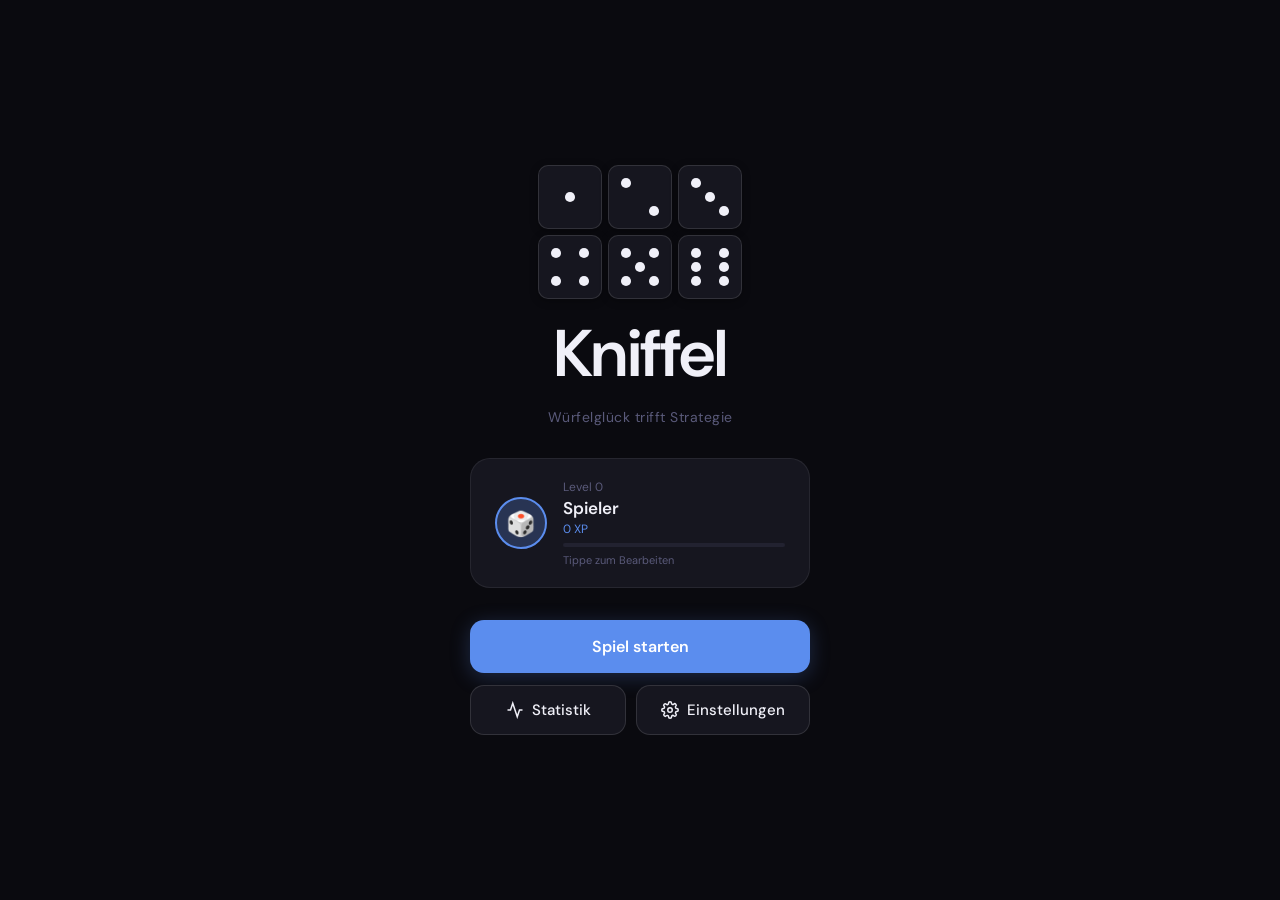
==== commit a44b3980: "läuft" ====
--- a/index.html
+++ b/index.html
@@ -1,1646 +1,2731 @@
 <!DOCTYPE html>
 <html lang="de" data-theme="dark">
+
 <head>
-<meta charset="UTF-8">
-<meta name="viewport" content="width=device-width, initial-scale=1.0, user-scalable=no">
-<meta name="apple-mobile-web-app-capable" content="yes">
-<meta name="apple-mobile-web-app-status-bar-style" content="black-translucent">
-<title>Kniffel</title>
-<link rel="manifest" href="manifest.json">
-<link rel="preconnect" href="https://fonts.googleapis.com">
-<link rel="preconnect" href="https://fonts.gstatic.com" crossorigin>
-<link href="https://fonts.googleapis.com/css2?family=DM+Sans:wght@300;400;500;600&family=DM+Mono:wght@400;500&display=swap" rel="stylesheet">
-<style>
-/* ===== THEME VARIABLES ===== */
-:root {
-  --radius: 14px;
-  --radius-sm: 8px;
-  --radius-lg: 20px;
-  --transition: 0.2s cubic-bezier(0.4,0,0.2,1);
-  --font: 'DM Sans', sans-serif;
-  --font-mono: 'DM Mono', monospace;
-}
-
-/* DARK THEME (default) */
-[data-theme="dark"] {
-  --bg: #0a0a0f;
-  --bg2: #111118;
-  --bg3: #1a1a24;
-  --bg4: #222230;
-  --surface: #16161f;
-  --surface2: #1e1e2a;
-  --border: rgba(255,255,255,0.07);
-  --border2: rgba(255,255,255,0.12);
-  --text: #f0f0f8;
-  --text2: #9090b0;
-  --text3: #5a5a7a;
-  --accent: #5b8dee;
-  --accent2: #7ba3ff;
-  --accent-glow: rgba(91,141,238,0.25);
-  --green: #34c77b;
-  --green-bg: rgba(52,199,123,0.12);
-  --orange: #ff9f3e;
-  --orange-bg: rgba(255,159,62,0.12);
-  --red: #ff5a5a;
-  --red-bg: rgba(255,90,90,0.12);
-  --gold: #ffd166;
-  --gold-bg: rgba(255,209,102,0.12);
-  --shadow: 0 8px 32px rgba(0,0,0,0.5);
-  --shadow-sm: 0 2px 8px rgba(0,0,0,0.3);
-  --dice-bg: #1e1e2a;
-  --dice-border: rgba(255,255,255,0.1);
-  --dice-dot: #f0f0f8;
-  --held-bg: rgba(91,141,238,0.15);
-  --held-border: rgba(91,141,238,0.5);
-}
-
-/* LIGHT THEME */
-[data-theme="light"] {
-  --bg: #f5f5f7;
-  --bg2: #ffffff;
-  --bg3: #f0f0f5;
-  --bg4: #e8e8ef;
-  --surface: #ffffff;
-  --surface2: #f8f8fc;
-  --border: rgba(0,0,0,0.07);
-  --border2: rgba(0,0,0,0.12);
-  --text: #1a1a2e;
-  --text2: #5a5a7a;
-  --text3: #9090b0;
-  --accent: #2563eb;
-  --accent2: #3b82f6;
-  --accent-glow: rgba(37,99,235,0.15);
-  --green: #16a34a;
-  --green-bg: rgba(22,163,74,0.1);
-  --orange: #ea6c00;
-  --orange-bg: rgba(234,108,0,0.1);
-  --red: #dc2626;
-  --red-bg: rgba(220,38,38,0.1);
-  --gold: #d97706;
-  --gold-bg: rgba(217,119,6,0.1);
-  --shadow: 0 8px 32px rgba(0,0,0,0.12);
-  --shadow-sm: 0 2px 8px rgba(0,0,0,0.08);
-  --dice-bg: #ffffff;
-  --dice-border: rgba(0,0,0,0.12);
-  --dice-dot: #1a1a2e;
-  --held-bg: rgba(37,99,235,0.08);
-  --held-border: rgba(37,99,235,0.4);
-}
-
-/* MIDNIGHT THEME */
-[data-theme="midnight"] {
-  --bg: #060612;
-  --bg2: #0d0d1f;
-  --bg3: #13132a;
-  --bg4: #1a1a35;
-  --surface: #10102a;
-  --surface2: #16163a;
-  --border: rgba(120,100,255,0.08);
-  --border2: rgba(120,100,255,0.15);
-  --text: #e8e8ff;
-  --text2: #8080cc;
-  --text3: #4a4a88;
-  --accent: #8b5cf6;
-  --accent2: #a78bfa;
-  --accent-glow: rgba(139,92,246,0.3);
-  --green: #4ade80;
-  --green-bg: rgba(74,222,128,0.1);
-  --orange: #fb923c;
-  --orange-bg: rgba(251,146,60,0.1);
-  --red: #f87171;
-  --red-bg: rgba(248,113,113,0.1);
-  --gold: #fbbf24;
-  --gold-bg: rgba(251,191,36,0.1);
-  --shadow: 0 8px 32px rgba(0,0,0,0.7);
-  --shadow-sm: 0 2px 8px rgba(0,0,0,0.4);
-  --dice-bg: #16163a;
-  --dice-border: rgba(120,100,255,0.2);
-  --dice-dot: #e8e8ff;
-  --held-bg: rgba(139,92,246,0.15);
-  --held-border: rgba(139,92,246,0.5);
-}
-
-/* FOREST THEME */
-[data-theme="forest"] {
-  --bg: #0a110d;
-  --bg2: #101a14;
-  --bg3: #16241b;
-  --bg4: #1e2e22;
-  --surface: #131f17;
-  --surface2: #1a2a1e;
-  --border: rgba(80,200,100,0.08);
-  --border2: rgba(80,200,100,0.15);
-  --text: #e0f0e6;
-  --text2: #70a880;
-  --text3: #3d6a4a;
-  --accent: #22c55e;
-  --accent2: #4ade80;
-  --accent-glow: rgba(34,197,94,0.25);
-  --green: #4ade80;
-  --green-bg: rgba(74,222,128,0.1);
-  --orange: #fb923c;
-  --orange-bg: rgba(251,146,60,0.1);
-  --red: #f87171;
-  --red-bg: rgba(248,113,113,0.1);
-  --gold: #fbbf24;
-  --gold-bg: rgba(251,191,36,0.1);
-  --shadow: 0 8px 32px rgba(0,0,0,0.6);
-  --shadow-sm: 0 2px 8px rgba(0,0,0,0.3);
-  --dice-bg: #1a2a1e;
-  --dice-border: rgba(80,200,100,0.15);
-  --dice-dot: #e0f0e6;
-  --held-bg: rgba(34,197,94,0.12);
-  --held-border: rgba(34,197,94,0.45);
-}
-
-/* ===== RESET & BASE ===== */
-*, *::before, *::after { box-sizing: border-box; margin: 0; padding: 0; -webkit-tap-highlight-color: transparent; }
-html { font-size: 16px; scroll-behavior: smooth; }
-body {
-  font-family: var(--font);
-  background: var(--bg);
-  color: var(--text);
-  min-height: 100dvh;
-  overflow-x: hidden;
-  transition: background var(--transition), color var(--transition);
-}
-button { font-family: var(--font); cursor: pointer; border: none; background: none; color: inherit; }
-input { font-family: var(--font); }
-
-/* ===== LAYOUT ===== */
-#app {
-  display: flex;
-  flex-direction: column;
-  min-height: 100dvh;
-}
-
-/* ===== SCREENS ===== */
-.screen {
-  display: none;
-  flex-direction: column;
-  min-height: 100dvh;
-  animation: fadeIn 0.3s ease;
-}
-.screen.active { display: flex; }
-@keyframes fadeIn { from { opacity: 0; transform: translateY(8px); } to { opacity: 1; transform: none; } }
-
-/* ===== HOME SCREEN ===== */
-#home-screen {
-  align-items: center;
-  justify-content: center;
-  gap: 32px;
-  padding: 40px 24px;
-  background: var(--bg);
-}
-.home-logo {
-  display: flex;
-  flex-direction: column;
-  align-items: center;
-  gap: 12px;
-}
-.home-logo-dice {
-  display: grid;
-  grid-template-columns: 1fr 1fr 1fr;
-  gap: 6px;
-}
-.home-logo-die {
-  width: 44px;
-  height: 44px;
-  background: var(--surface);
-  border: 1px solid var(--border2);
-  border-radius: 10px;
-  display: flex;
-  align-items: center;
-  justify-content: center;
-  box-shadow: var(--shadow-sm);
-  transition: transform 0.2s;
-}
-.home-logo-die svg { width: 28px; height: 28px; }
-.home-title {
-  font-size: 42px;
-  font-weight: 600;
-  letter-spacing: -1.5px;
-  color: var(--text);
-}
-.home-subtitle {
-  font-size: 14px;
-  color: var(--text3);
-  letter-spacing: 0.5px;
-}
-.home-player-card {
-  background: var(--surface);
-  border: 1px solid var(--border);
-  border-radius: var(--radius-lg);
-  padding: 20px 24px;
-  width: 100%;
-  max-width: 340px;
-  display: flex;
-  align-items: center;
-  gap: 16px;
-}
-.home-player-card.editable {
-  cursor: pointer;
-}
-.home-player-card.editable:active {
-  transform: scale(0.99);
-}
-.home-avatar {
-  width: 52px;
-  height: 52px;
-  background: var(--accent-glow);
-  border: 2px solid var(--accent);
-  border-radius: 50%;
-  display: flex;
-  align-items: center;
-  justify-content: center;
-  font-size: 24px;
-  flex-shrink: 0;
-}
-.home-avatar.editable,
-.home-player-name.editable {
-  cursor: pointer;
-}
-.home-player-info { flex: 1; }
-.home-player-level { font-size: 12px; color: var(--text3); margin-bottom: 2px; }
-.home-player-name { font-size: 17px; font-weight: 600; }
-.home-player-xp { font-size: 12px; color: var(--accent); margin-top: 2px; }
-.home-player-hint { font-size: 11px; color: var(--text3); margin-top: 6px; }
-.home-xp-bar {
-  height: 4px;
-  background: var(--bg4);
-  border-radius: 2px;
-  margin-top: 6px;
-  overflow: hidden;
-}
-.home-xp-fill {
-  height: 100%;
-  background: var(--accent);
-  border-radius: 2px;
-  transition: width 0.6s cubic-bezier(0.4,0,0.2,1);
-}
-.home-actions {
-  display: flex;
-  flex-direction: column;
-  gap: 12px;
-  width: 100%;
-  max-width: 340px;
-}
-.btn-primary {
-  background: var(--accent);
-  color: white;
-  border-radius: var(--radius);
-  padding: 16px 24px;
-  font-size: 16px;
-  font-weight: 600;
-  width: 100%;
-  transition: opacity var(--transition), transform var(--transition), background var(--transition);
-  box-shadow: 0 4px 20px var(--accent-glow);
-}
-.btn-primary:active { opacity: 0.85; transform: scale(0.98); }
-.btn-secondary {
-  background: var(--surface);
-  border: 1px solid var(--border2);
-  color: var(--text);
-  border-radius: var(--radius);
-  padding: 14px 24px;
-  font-size: 15px;
-  font-weight: 500;
-  width: 100%;
-  transition: background var(--transition), transform var(--transition);
-}
-.btn-secondary:active { background: var(--bg4); transform: scale(0.98); }
-.home-row {
-  display: flex;
-  gap: 10px;
-  width: 100%;
-  max-width: 340px;
-}
-.home-row .btn-secondary { flex: 1; }
-
-/* ===== GAME SCREEN ===== */
-#game-screen {
-  flex-direction: column;
-  flex: 1;
-}
-.game-header {
-  display: flex;
-  align-items: center;
-  justify-content: space-between;
-  padding: 16px 20px;
-  border-bottom: 1px solid var(--border);
-  background: var(--bg2);
-  position: sticky;
-  top: 0;
-  z-index: 50;
-}
-.game-header-left { display: flex; align-items: center; gap: 10px; }
-.header-back {
-  width: 36px; height: 36px;
-  border-radius: 50%;
-  background: var(--surface);
-  border: 1px solid var(--border);
-  display: flex; align-items: center; justify-content: center;
-  transition: background var(--transition);
-}
-.header-back:active { background: var(--bg4); }
-.header-title { font-size: 17px; font-weight: 600; }
-.game-timer {
-  font-family: var(--font-mono);
-  font-size: 14px;
-  color: var(--text2);
-  background: var(--surface);
-  padding: 6px 12px;
-  border-radius: 20px;
-  border: 1px solid var(--border);
-  transition: color var(--transition);
-}
-.game-timer.urgent { color: var(--red); border-color: var(--red); animation: pulse 1s infinite; }
-@keyframes pulse { 0%,100% { opacity: 1; } 50% { opacity: 0.6; } }
-
-.game-body {
-  display: flex;
-  flex: 1;
-  overflow: hidden;
-}
-
-/* SCORECARD (left) */
-.scorecard {
-  width: 220px;
-  flex-shrink: 0;
-  border-right: 1px solid var(--border);
-  overflow-y: auto;
-  background: var(--bg2);
-  scrollbar-width: none;
-}
-.scorecard::-webkit-scrollbar { display: none; }
-.score-section {
-  padding: 8px 0;
-  border-bottom: 1px solid var(--border);
-}
-.score-section-title {
-  font-size: 10px;
-  font-weight: 600;
-  text-transform: uppercase;
-  letter-spacing: 1px;
-  color: var(--text3);
-  padding: 6px 14px 4px;
-}
-.score-row {
-  display: flex;
-  align-items: center;
-  justify-content: space-between;
-  padding: 8px 14px;
-  cursor: pointer;
-  transition: background var(--transition);
-  border-radius: 0;
-  position: relative;
-  gap: 8px;
-}
-.score-row:hover { background: var(--bg3); }
-.score-row.available { background: var(--green-bg); cursor: pointer; }
-.score-row.available:hover { background: rgba(52,199,123,0.2); }
-.score-row.filled { opacity: 0.7; cursor: default; }
-.score-row.filled:hover { background: none; }
-.score-row.total-row {
-  background: var(--bg3);
-  cursor: default;
-  pointer-events: none;
-}
-.score-row.bonus-row {
-  background: var(--gold-bg);
-  cursor: default;
-  pointer-events: none;
-}
-.score-row-left {
-  display: flex;
-  align-items: center;
-  gap: 8px;
-  flex: 1;
-  min-width: 0;
-}
-.score-dice-icon {
-  flex-shrink: 0;
-  display: flex;
-  gap: 2px;
-}
-.score-dice-icon svg { width: 12px; height: 12px; }
-.score-name {
-  font-size: 13px;
-  color: var(--text);
-  white-space: nowrap;
-  overflow: hidden;
-  text-overflow: ellipsis;
-}
-.score-row.total-row .score-name,
-.score-row.bonus-row .score-name { font-weight: 600; font-size: 12px; }
-.score-value {
-  font-family: var(--font-mono);
-  font-size: 13px;
-  font-weight: 500;
-  color: var(--text2);
-  min-width: 28px;
-  text-align: right;
-}
-.score-row.available .score-value { color: var(--green); }
-.score-row.bonus-row .score-value { color: var(--gold); }
-
-/* RIGHT: DICE + CONTROLS */
-.game-right {
-  flex: 1;
-  display: flex;
-  flex-direction: column;
-  overflow: hidden;
-  background: var(--bg);
-}
-
-/* DICE AREA */
-.dice-area {
-  flex: 1;
-  display: flex;
-  flex-direction: column;
-  align-items: center;
-  justify-content: center;
-  padding: 24px 20px 16px;
-  gap: 20px;
-  position: relative;
-}
-.active-dice {
-  display: flex;
-  flex-wrap: wrap;
-  gap: 12px;
-  justify-content: center;
-  align-items: center;
-}
-.die {
-  width: 72px;
-  height: 72px;
-  background: var(--dice-bg);
-  border: 1.5px solid var(--dice-border);
-  border-radius: 16px;
-  display: flex;
-  align-items: center;
-  justify-content: center;
-  cursor: pointer;
-  transition: transform 0.15s, border-color 0.15s, background 0.15s, box-shadow 0.15s;
-  position: relative;
-  box-shadow: 0 4px 16px rgba(0,0,0,0.2);
-  user-select: none;
-}
-.die:active { transform: scale(0.93); }
-.die.held {
-  background: var(--held-bg);
-  border-color: var(--held-border);
-  box-shadow: 0 0 0 2px var(--held-border), 0 4px 16px rgba(0,0,0,0.2);
-}
-.die.rolling {
-  animation: rollDie 0.5s ease;
-}
-.die svg { width: 48px; height: 48px; pointer-events: none; }
-@keyframes rollDie {
-  0% { transform: rotate(0deg) scale(1); }
-  20% { transform: rotate(-15deg) scale(1.05); }
-  40% { transform: rotate(20deg) scale(0.95); }
-  60% { transform: rotate(-10deg) scale(1.02); }
-  80% { transform: rotate(8deg) scale(0.98); }
-  100% { transform: rotate(0deg) scale(1); }
-}
-.die.held::after {
-  content: '✓';
-  position: absolute;
-  top: -8px;
-  right: -8px;
-  width: 18px;
-  height: 18px;
-  background: var(--accent);
-  border-radius: 50%;
-  font-size: 10px;
-  color: white;
-  display: flex;
-  align-items: center;
-  justify-content: center;
-  line-height: 18px;
-  text-align: center;
-}
-
-.held-dice-area {
-  display: flex;
-  flex-direction: column;
-  align-items: center;
-  gap: 8px;
-  width: 100%;
-}
-.held-dice-label {
-  font-size: 11px;
-  color: var(--text3);
-  text-transform: uppercase;
-  letter-spacing: 0.8px;
-}
-.held-dice {
-  display: flex;
-  gap: 8px;
-  justify-content: center;
-  min-height: 52px;
-  align-items: center;
-  flex-wrap: wrap;
-}
-.die-small {
-  width: 48px;
-  height: 48px;
-  background: var(--held-bg);
-  border: 1.5px solid var(--held-border);
-  border-radius: 12px;
-  display: flex;
-  align-items: center;
-  justify-content: center;
-  cursor: pointer;
-  transition: transform 0.15s;
-  box-shadow: 0 0 0 1.5px var(--held-border);
-}
-.die-small svg { width: 32px; height: 32px; }
-.die-small:active { transform: scale(0.92); }
-
-/* GAME CONTROLS */
-.game-controls {
-  padding: 12px 16px 20px;
-  display: flex;
-  flex-direction: column;
-  gap: 10px;
-  border-top: 1px solid var(--border);
-  background: var(--bg2);
-}
-.roll-btn {
-  background: var(--green);
-  color: white;
-  border-radius: var(--radius);
-  padding: 16px;
-  font-size: 16px;
-  font-weight: 600;
-  width: 100%;
-  transition: opacity var(--transition), transform var(--transition);
-  box-shadow: 0 4px 20px rgba(52,199,123,0.25);
-  letter-spacing: 0.3px;
-}
-.roll-btn:active { opacity: 0.85; transform: scale(0.98); }
-.roll-btn:disabled {
-  background: var(--bg4);
-  color: var(--text3);
-  cursor: not-allowed;
-  box-shadow: none;
-  transform: none;
-  opacity: 1;
-}
-.control-row {
-  display: flex;
-  gap: 8px;
-}
-.ctrl-btn {
-  flex: 1;
-  background: var(--surface);
-  border: 1px solid var(--border);
-  border-radius: var(--radius-sm);
-  padding: 10px;
-  font-size: 12px;
-  color: var(--text2);
-  display: flex;
-  flex-direction: column;
-  align-items: center;
-  gap: 4px;
-  transition: background var(--transition), transform var(--transition);
-}
-.ctrl-btn:active { background: var(--bg4); transform: scale(0.97); }
-.ctrl-btn svg { width: 18px; height: 18px; }
-
-/* SCORE TOOLTIP */
-.score-tooltip {
-  position: fixed;
-  background: var(--bg3);
-  border: 1px solid var(--border2);
-  border-radius: var(--radius);
-  padding: 12px 16px;
-  font-size: 13px;
-  color: var(--text);
-  box-shadow: var(--shadow);
-  z-index: 200;
-  pointer-events: none;
-  white-space: nowrap;
-  transform: translateY(-8px);
-  opacity: 0;
-  transition: opacity 0.15s, transform 0.15s;
-}
-.score-tooltip.visible { opacity: 1; transform: none; }
-
-/* ===== OVERLAY PANELS ===== */
-.overlay {
-  position: fixed;
-  inset: 0;
-  background: rgba(0,0,0,0.6);
-  backdrop-filter: blur(8px);
-  z-index: 100;
-  display: flex;
-  align-items: flex-end;
-  justify-content: center;
-  padding: 0;
-  opacity: 0;
-  pointer-events: none;
-  transition: opacity 0.3s;
-}
-.overlay.open {
-  opacity: 1;
-  pointer-events: auto;
-}
-.panel {
-  background: var(--bg2);
-  border: 1px solid var(--border);
-  border-radius: var(--radius-lg) var(--radius-lg) 0 0;
-  width: 100%;
-  max-width: 560px;
-  max-height: 90dvh;
-  overflow-y: auto;
-  padding: 0 0 40px;
-  transform: translateY(100%);
-  transition: transform 0.35s cubic-bezier(0.4,0,0.2,1);
-}
-.overlay.open .panel { transform: none; }
-.panel-handle {
-  width: 36px;
-  height: 4px;
-  background: var(--border2);
-  border-radius: 2px;
-  margin: 12px auto 0;
-}
-.panel-header {
-  display: flex;
-  align-items: center;
-  justify-content: space-between;
-  padding: 20px 24px 16px;
-  border-bottom: 1px solid var(--border);
-}
-.panel-title { font-size: 19px; font-weight: 600; }
-.panel-close {
-  width: 32px; height: 32px;
-  border-radius: 50%;
-  background: var(--bg4);
-  display: flex; align-items: center; justify-content: center;
-  color: var(--text2);
-  transition: background var(--transition);
-}
-.panel-close:active { background: var(--border2); }
-.panel-body { padding: 20px 24px; display: flex; flex-direction: column; gap: 24px; }
-
-/* Settings */
-.setting-group { display: flex; flex-direction: column; gap: 12px; }
-.setting-group-title {
-  font-size: 11px;
-  font-weight: 600;
-  text-transform: uppercase;
-  letter-spacing: 1px;
-  color: var(--text3);
-}
-.setting-row {
-  background: var(--surface);
-  border: 1px solid var(--border);
-  border-radius: var(--radius);
-  padding: 14px 16px;
-  display: flex;
-  align-items: center;
-  gap: 12px;
-}
-.setting-icon { color: var(--text3); flex-shrink: 0; }
-.setting-info { flex: 1; }
-.setting-label { font-size: 15px; font-weight: 500; }
-.setting-sub { font-size: 12px; color: var(--text3); margin-top: 2px; }
-.toggle {
-  display: flex;
-  background: var(--bg4);
-  border-radius: 8px;
-  padding: 2px;
-  gap: 2px;
-}
-.toggle-btn {
-  padding: 6px 14px;
-  border-radius: 6px;
-  font-size: 13px;
-  font-weight: 500;
-  color: var(--text2);
-  transition: background var(--transition), color var(--transition);
-}
-.toggle-btn.active {
-  background: var(--accent);
-  color: white;
-}
-.stepper {
-  display: flex;
-  align-items: center;
-  gap: 8px;
-  background: var(--bg4);
-  border-radius: 8px;
-  padding: 4px;
-}
-.stepper-btn {
-  width: 32px; height: 32px;
-  border-radius: 6px;
-  background: var(--surface);
-  border: 1px solid var(--border);
-  display: flex; align-items: center; justify-content: center;
-  font-size: 18px;
-  color: var(--text2);
-  transition: background var(--transition);
-}
-.stepper-btn:active { background: var(--bg3); }
-.stepper-btn:disabled { opacity: 0.3; cursor: not-allowed; }
-.stepper-val {
-  font-family: var(--font-mono);
-  font-size: 15px;
-  font-weight: 500;
-  min-width: 36px;
-  text-align: center;
-}
-
-/* Theme selector */
-.theme-grid {
-  display: grid;
-  grid-template-columns: repeat(4, 1fr);
-  gap: 10px;
-}
-.theme-swatch {
-  display: flex;
-  flex-direction: column;
-  align-items: center;
-  gap: 8px;
-  cursor: pointer;
-}
-.theme-swatch-circle {
-  width: 48px;
-  height: 48px;
-  border-radius: 50%;
-  border: 2.5px solid transparent;
-  transition: border-color var(--transition), transform 0.15s;
-  position: relative;
-  overflow: hidden;
-}
-.theme-swatch.active .theme-swatch-circle {
-  border-color: var(--accent);
-  transform: scale(1.1);
-}
-.theme-swatch-label { font-size: 11px; color: var(--text3); }
-.theme-swatch:active .theme-swatch-circle { transform: scale(0.95); }
-
-/* Stats panel */
-.stat-card {
-  background: var(--surface);
-  border: 1px solid var(--border);
-  border-radius: var(--radius);
-  padding: 16px;
-}
-.stat-card-title { font-size: 12px; color: var(--text3); margin-bottom: 8px; text-transform: uppercase; letter-spacing: 0.8px; }
-.stat-card-value { font-size: 28px; font-weight: 600; font-family: var(--font-mono); }
-.stat-grid { display: grid; grid-template-columns: 1fr 1fr 1fr; gap: 10px; }
-.stat-mini { background: var(--surface); border: 1px solid var(--border); border-radius: var(--radius-sm); padding: 12px 14px; }
-.stat-mini-label { font-size: 11px; color: var(--text3); margin-bottom: 4px; }
-.stat-mini-val { font-size: 18px; font-weight: 600; font-family: var(--font-mono); }
-.level-bar-wrap { background: var(--bg4); border-radius: 4px; height: 6px; overflow: hidden; margin-top: 8px; }
-.level-bar-fill { height: 100%; background: var(--accent); border-radius: 4px; transition: width 0.6s; }
-
-/* Highscore table */
-.hs-table { width: 100%; border-collapse: collapse; }
-.hs-table th { font-size: 11px; text-transform: uppercase; letter-spacing: 0.8px; color: var(--text3); text-align: left; padding: 6px 12px; border-bottom: 1px solid var(--border); }
-.hs-table td { padding: 10px 12px; font-size: 14px; border-bottom: 1px solid var(--border); }
-.hs-table tr:last-child td { border-bottom: none; }
-.hs-rank { font-family: var(--font-mono); color: var(--text3); font-size: 13px; }
-.hs-gold .hs-rank { color: var(--gold); }
-.hs-score { font-family: var(--font-mono); font-weight: 600; }
-.hs-time { font-family: var(--font-mono); color: var(--text2); }
-.empty-state { text-align: center; color: var(--text3); padding: 32px; font-size: 14px; }
-
-/* Profile panel */
-.profile-name-input {
-  width: 100%;
-  background: var(--surface);
-  color: var(--text);
-  border: 1px solid var(--border);
-  border-radius: 14px;
-  padding: 14px 16px;
-  font-size: 16px;
-  outline: none;
-}
-.profile-name-input:focus {
-  border-color: var(--accent);
-  box-shadow: 0 0 0 3px var(--accent-glow);
-}
-.avatar-grid {
-  display: grid;
-  grid-template-columns: repeat(4, 1fr);
-  gap: 12px;
-}
-.avatar-option {
-  height: 64px;
-  border-radius: 18px;
-  border: 1px solid var(--border);
-  background: var(--surface);
-  display: flex;
-  align-items: center;
-  justify-content: center;
-  font-size: 28px;
-  transition: transform 0.16s, border-color var(--transition), background var(--transition);
-}
-.avatar-option.active {
-  border-color: var(--accent);
-  background: var(--accent-glow);
-  transform: translateY(-2px);
-}
-.avatar-option:active {
-  transform: scale(0.96);
-}
-.profile-preview {
-  display: flex;
-  align-items: center;
-  gap: 14px;
-  padding: 14px 16px;
-  border-radius: 16px;
-  background: var(--surface);
-  border: 1px solid var(--border);
-}
-.profile-preview-avatar {
-  width: 52px;
-  height: 52px;
-  border-radius: 50%;
-  display: flex;
-  align-items: center;
-  justify-content: center;
-  font-size: 24px;
-  background: var(--accent-glow);
-  border: 2px solid var(--accent);
-}
-.profile-preview-meta {
-  display: flex;
-  flex-direction: column;
-  gap: 2px;
-}
-.profile-preview-name { font-size: 16px; font-weight: 600; }
-.profile-preview-sub { font-size: 12px; color: var(--text3); }
-
-/* ===== ROUND END MODAL ===== */
-.modal-overlay {
-  position: fixed;
-  inset: 0;
-  background: rgba(0,0,0,0.7);
-  backdrop-filter: blur(12px);
-  z-index: 200;
-  display: flex;
-  align-items: center;
-  justify-content: center;
-  padding: 24px;
-  opacity: 0;
-  pointer-events: none;
-  transition: opacity 0.3s;
-}
-.modal-overlay.open { opacity: 1; pointer-events: auto; }
-.modal {
-  background: var(--bg2);
-  border: 1px solid var(--border2);
-  border-radius: var(--radius-lg);
-  padding: 32px 28px;
-  width: 100%;
-  max-width: 360px;
-  text-align: center;
-  transform: scale(0.92);
-  transition: transform 0.3s cubic-bezier(0.34,1.56,0.64,1);
-  display: flex;
-  flex-direction: column;
-  gap: 20px;
-}
-.modal-overlay.open .modal { transform: scale(1); }
-.modal-icon { font-size: 56px; }
-.modal-title { font-size: 26px; font-weight: 700; letter-spacing: -0.5px; }
-.modal-score { font-size: 52px; font-weight: 700; font-family: var(--font-mono); color: var(--accent); letter-spacing: -2px; }
-.modal-score-label { font-size: 13px; color: var(--text3); margin-top: -12px; }
-.modal-xp { 
-  background: var(--gold-bg);
-  border: 1px solid var(--gold);
-  border-radius: 8px;
-  padding: 10px 16px;
-  font-size: 15px;
-  color: var(--gold);
-  font-weight: 600;
-}
-.modal-actions { display: flex; flex-direction: column; gap: 10px; }
-.modal-breakdown {
-  text-align: left;
-  background: var(--surface);
-  border-radius: var(--radius-sm);
-  padding: 12px 14px;
-  display: flex;
-  flex-direction: column;
-  gap: 6px;
-}
-.modal-bd-row { display: flex; justify-content: space-between; font-size: 13px; }
-.modal-bd-row span:first-child { color: var(--text2); }
-.modal-bd-row span:last-child { font-family: var(--font-mono); font-weight: 500; }
-.modal-bd-total { border-top: 1px solid var(--border); padding-top: 6px; margin-top: 2px; font-weight: 600; }
-
-/* ===== CONFETTI ===== */
-.confetti-wrap {
-  position: fixed;
-  inset: 0;
-  pointer-events: none;
-  z-index: 300;
-  overflow: hidden;
-}
-.confetto {
-  position: absolute;
-  width: 8px;
-  height: 8px;
-  border-radius: 2px;
-  animation: confettiFall linear forwards;
-}
-@keyframes confettiFall {
-  from { transform: translateY(-20px) rotate(0deg); opacity: 1; }
-  to { transform: translateY(100vh) rotate(720deg); opacity: 0; }
-}
-
-/* ===== RESPONSIVE: MOBILE ===== */
-@media (max-width: 640px) {
-  .scorecard { width: 160px; }
-  .score-dice-icon { display: none; }
-  .score-name { font-size: 12px; }
-  .score-value { font-size: 12px; }
-  .die { width: 60px; height: 60px; border-radius: 14px; }
-  .die svg { width: 40px; height: 40px; }
-  .die-small { width: 42px; height: 42px; }
-  .die-small svg { width: 28px; height: 28px; }
-  .home-title { font-size: 34px; }
-}
-
-@media (max-width: 380px) {
-  .scorecard { width: 140px; }
-  .die { width: 52px; height: 52px; }
-  .die svg { width: 34px; height: 34px; }
-}
-
-/* Scrollbar style */
-::-webkit-scrollbar { width: 4px; }
-::-webkit-scrollbar-track { background: transparent; }
-::-webkit-scrollbar-thumb { background: var(--border2); border-radius: 2px; }
-</style>
+  <meta charset="UTF-8">
+  <meta name="viewport" content="width=device-width, initial-scale=1.0, user-scalable=no">
+  <meta name="apple-mobile-web-app-capable" content="yes">
+  <meta name="apple-mobile-web-app-status-bar-style" content="black-translucent">
+  <title>Kniffel</title>
+  <link rel="manifest" href="manifest.json">
+  <link rel="preconnect" href="https://fonts.googleapis.com">
+  <link rel="preconnect" href="https://fonts.gstatic.com" crossorigin>
+  <link
+    href="https://fonts.googleapis.com/css2?family=DM+Sans:wght@300;400;500;600&family=DM+Mono:wght@400;500&display=swap"
+    rel="stylesheet">
+  <style>
+    /* ===== THEME VARIABLES ===== */
+    :root {
+      --radius: 14px;
+      --radius-sm: 8px;
+      --radius-lg: 20px;
+      --transition: 0.2s cubic-bezier(0.4, 0, 0.2, 1);
+      --font: 'DM Sans', sans-serif;
+      --font-mono: 'DM Mono', monospace;
+    }
+
+    /* DARK THEME (default) */
+    [data-theme="dark"] {
+      --bg: #0a0a0f;
+      --bg2: #111118;
+      --bg3: #1a1a24;
+      --bg4: #222230;
+      --surface: #16161f;
+      --surface2: #1e1e2a;
+      --border: rgba(255, 255, 255, 0.07);
+      --border2: rgba(255, 255, 255, 0.12);
+      --text: #f0f0f8;
+      --text2: #9090b0;
+      --text3: #5a5a7a;
+      --accent: #5b8dee;
+      --accent2: #7ba3ff;
+      --accent-glow: rgba(91, 141, 238, 0.25);
+      --green: #34c77b;
+      --green-bg: rgba(52, 199, 123, 0.12);
+      --orange: #ff9f3e;
+      --orange-bg: rgba(255, 159, 62, 0.12);
+      --red: #ff5a5a;
+      --red-bg: rgba(255, 90, 90, 0.12);
+      --gold: #ffd166;
+      --gold-bg: rgba(255, 209, 102, 0.12);
+      --shadow: 0 8px 32px rgba(0, 0, 0, 0.5);
+      --shadow-sm: 0 2px 8px rgba(0, 0, 0, 0.3);
+      --dice-bg: #1e1e2a;
+      --dice-border: rgba(255, 255, 255, 0.1);
+      --dice-dot: #f0f0f8;
+      --held-bg: rgba(91, 141, 238, 0.15);
+      --held-border: rgba(91, 141, 238, 0.5);
+    }
+
+    /* LIGHT THEME */
+    [data-theme="light"] {
+      --bg: #f5f5f7;
+      --bg2: #ffffff;
+      --bg3: #f0f0f5;
+      --bg4: #e8e8ef;
+      --surface: #ffffff;
+      --surface2: #f8f8fc;
+      --border: rgba(0, 0, 0, 0.07);
+      --border2: rgba(0, 0, 0, 0.12);
+      --text: #1a1a2e;
+      --text2: #5a5a7a;
+      --text3: #9090b0;
+      --accent: #2563eb;
+      --accent2: #3b82f6;
+      --accent-glow: rgba(37, 99, 235, 0.15);
+      --green: #16a34a;
+      --green-bg: rgba(22, 163, 74, 0.1);
+      --orange: #ea6c00;
+      --orange-bg: rgba(234, 108, 0, 0.1);
+      --red: #dc2626;
+      --red-bg: rgba(220, 38, 38, 0.1);
+      --gold: #d97706;
+      --gold-bg: rgba(217, 119, 6, 0.1);
+      --shadow: 0 8px 32px rgba(0, 0, 0, 0.12);
+      --shadow-sm: 0 2px 8px rgba(0, 0, 0, 0.08);
+      --dice-bg: #ffffff;
+      --dice-border: rgba(0, 0, 0, 0.12);
+      --dice-dot: #1a1a2e;
+      --held-bg: rgba(37, 99, 235, 0.08);
+      --held-border: rgba(37, 99, 235, 0.4);
+    }
+
+    /* MIDNIGHT THEME */
+    [data-theme="midnight"] {
+      --bg: #060612;
+      --bg2: #0d0d1f;
+      --bg3: #13132a;
+      --bg4: #1a1a35;
+      --surface: #10102a;
+      --surface2: #16163a;
+      --border: rgba(120, 100, 255, 0.08);
+      --border2: rgba(120, 100, 255, 0.15);
+      --text: #e8e8ff;
+      --text2: #8080cc;
+      --text3: #4a4a88;
+      --accent: #8b5cf6;
+      --accent2: #a78bfa;
+      --accent-glow: rgba(139, 92, 246, 0.3);
+      --green: #4ade80;
+      --green-bg: rgba(74, 222, 128, 0.1);
+      --orange: #fb923c;
+      --orange-bg: rgba(251, 146, 60, 0.1);
+      --red: #f87171;
+      --red-bg: rgba(248, 113, 113, 0.1);
+      --gold: #fbbf24;
+      --gold-bg: rgba(251, 191, 36, 0.1);
+      --shadow: 0 8px 32px rgba(0, 0, 0, 0.7);
+      --shadow-sm: 0 2px 8px rgba(0, 0, 0, 0.4);
+      --dice-bg: #16163a;
+      --dice-border: rgba(120, 100, 255, 0.2);
+      --dice-dot: #e8e8ff;
+      --held-bg: rgba(139, 92, 246, 0.15);
+      --held-border: rgba(139, 92, 246, 0.5);
+    }
+
+    /* FOREST THEME */
+    [data-theme="forest"] {
+      --bg: #0a110d;
+      --bg2: #101a14;
+      --bg3: #16241b;
+      --bg4: #1e2e22;
+      --surface: #131f17;
+      --surface2: #1a2a1e;
+      --border: rgba(80, 200, 100, 0.08);
+      --border2: rgba(80, 200, 100, 0.15);
+      --text: #e0f0e6;
+      --text2: #70a880;
+      --text3: #3d6a4a;
+      --accent: #22c55e;
+      --accent2: #4ade80;
+      --accent-glow: rgba(34, 197, 94, 0.25);
+      --green: #4ade80;
+      --green-bg: rgba(74, 222, 128, 0.1);
+      --orange: #fb923c;
+      --orange-bg: rgba(251, 146, 60, 0.1);
+      --red: #f87171;
+      --red-bg: rgba(248, 113, 113, 0.1);
+      --gold: #fbbf24;
+      --gold-bg: rgba(251, 191, 36, 0.1);
+      --shadow: 0 8px 32px rgba(0, 0, 0, 0.6);
+      --shadow-sm: 0 2px 8px rgba(0, 0, 0, 0.3);
+      --dice-bg: #1a2a1e;
+      --dice-border: rgba(80, 200, 100, 0.15);
+      --dice-dot: #e0f0e6;
+      --held-bg: rgba(34, 197, 94, 0.12);
+      --held-border: rgba(34, 197, 94, 0.45);
+    }
+
+    /* SLATE THEME — dark but lighter/warmer */
+    [data-theme="slate"] {
+      --bg: #1c1c24;
+      --bg2: #24242e;
+      --bg3: #2c2c38;
+      --bg4: #343442;
+      --surface: #282834;
+      --surface2: #30303e;
+      --border: rgba(255, 255, 255, 0.08);
+      --border2: rgba(255, 255, 255, 0.14);
+      --text: #f2f2fa;
+      --text2: #a0a0c0;
+      --text3: #6a6a90;
+      --accent: #60a5fa;
+      --accent2: #93c5fd;
+      --accent-glow: rgba(96, 165, 250, 0.22);
+      --green: #4ade80;
+      --green-bg: rgba(74, 222, 128, 0.11);
+      --orange: #fb923c;
+      --orange-bg: rgba(251, 146, 60, 0.11);
+      --red: #f87171;
+      --red-bg: rgba(248, 113, 113, 0.11);
+      --gold: #fbbf24;
+      --gold-bg: rgba(251, 191, 36, 0.11);
+      --shadow: 0 8px 32px rgba(0, 0, 0, 0.4);
+      --shadow-sm: 0 2px 8px rgba(0, 0, 0, 0.25);
+      --dice-bg: #2c2c3a;
+      --dice-border: rgba(255, 255, 255, 0.11);
+      --dice-dot: #f2f2fa;
+      --held-bg: rgba(96, 165, 250, 0.14);
+      --held-border: rgba(96, 165, 250, 0.48);
+    }
+
+    /* CHARCOAL THEME — dark warm grey, slightly lighter */
+    [data-theme="charcoal"] {
+      --bg: #1e1a1a;
+      --bg2: #272222;
+      --bg3: #302a2a;
+      --bg4: #3a3232;
+      --surface: #2b2525;
+      --surface2: #342e2e;
+      --border: rgba(255, 220, 200, 0.07);
+      --border2: rgba(255, 220, 200, 0.13);
+      --text: #f4eeec;
+      --text2: #b09898;
+      --text3: #7a6060;
+      --accent: #f97066;
+      --accent2: #fca5a5;
+      --accent-glow: rgba(249, 112, 102, 0.22);
+      --green: #6ee7b7;
+      --green-bg: rgba(110, 231, 183, 0.11);
+      --orange: #fdba74;
+      --orange-bg: rgba(253, 186, 116, 0.11);
+      --red: #fca5a5;
+      --red-bg: rgba(252, 165, 165, 0.11);
+      --gold: #fde68a;
+      --gold-bg: rgba(253, 230, 138, 0.11);
+      --shadow: 0 8px 32px rgba(0, 0, 0, 0.4);
+      --shadow-sm: 0 2px 8px rgba(0, 0, 0, 0.25);
+      --dice-bg: #302828;
+      --dice-border: rgba(255, 220, 200, 0.12);
+      --dice-dot: #f4eeec;
+      --held-bg: rgba(249, 112, 102, 0.14);
+      --held-border: rgba(249, 112, 102, 0.48);
+    }
+
+    /* SAND THEME — warm light, not too bright */
+    [data-theme="sand"] {
+      --bg: #f0ebe3;
+      --bg2: #f8f4ee;
+      --bg3: #ede7de;
+      --bg4: #e2dbd0;
+      --surface: #f8f4ee;
+      --surface2: #fdf9f4;
+      --border: rgba(80, 60, 30, 0.08);
+      --border2: rgba(80, 60, 30, 0.14);
+      --text: #2a1f0e;
+      --text2: #6b5540;
+      --text3: #a08870;
+      --accent: #b45309;
+      --accent2: #d97706;
+      --accent-glow: rgba(180, 83, 9, 0.15);
+      --green: #166534;
+      --green-bg: rgba(22, 101, 52, 0.1);
+      --orange: #c2410c;
+      --orange-bg: rgba(194, 65, 12, 0.1);
+      --red: #b91c1c;
+      --red-bg: rgba(185, 28, 28, 0.1);
+      --gold: #92400e;
+      --gold-bg: rgba(146, 64, 14, 0.1);
+      --shadow: 0 8px 32px rgba(80, 60, 30, 0.1);
+      --shadow-sm: 0 2px 8px rgba(80, 60, 30, 0.07);
+      --dice-bg: #fdf9f4;
+      --dice-border: rgba(80, 60, 30, 0.14);
+      --dice-dot: #2a1f0e;
+      --held-bg: rgba(180, 83, 9, 0.08);
+      --held-border: rgba(180, 83, 9, 0.38);
+    }
+
+    /* STONE THEME — cool light grey-blue, softer than pure white */
+    [data-theme="stone"] {
+      --bg: #eaecf0;
+      --bg2: #f4f5f8;
+      --bg3: #e1e4ea;
+      --bg4: #d6dae2;
+      --surface: #f4f5f8;
+      --surface2: #fafbfc;
+      --border: rgba(40, 50, 80, 0.08);
+      --border2: rgba(40, 50, 80, 0.14);
+      --text: #18202e;
+      --text2: #4e5a72;
+      --text3: #8090b0;
+      --accent: #3b5bdb;
+      --accent2: #4c6ef5;
+      --accent-glow: rgba(59, 91, 219, 0.14);
+      --green: #2f9e44;
+      --green-bg: rgba(47, 158, 68, 0.1);
+      --orange: #e67700;
+      --orange-bg: rgba(230, 119, 0, 0.1);
+      --red: #c92a2a;
+      --red-bg: rgba(201, 42, 42, 0.1);
+      --gold: #b45309;
+      --gold-bg: rgba(180, 83, 9, 0.1);
+      --shadow: 0 8px 32px rgba(30, 40, 80, 0.1);
+      --shadow-sm: 0 2px 8px rgba(30, 40, 80, 0.07);
+      --dice-bg: #fafbfc;
+      --dice-border: rgba(40, 50, 80, 0.13);
+      --dice-dot: #18202e;
+      --held-bg: rgba(59, 91, 219, 0.08);
+      --held-border: rgba(59, 91, 219, 0.38);
+    }
+
+    /* ===== RESET & BASE ===== */
+    *,
+    *::before,
+    *::after {
+      box-sizing: border-box;
+      margin: 0;
+      padding: 0;
+      -webkit-tap-highlight-color: transparent;
+    }
+
+    html {
+      font-size: 16px;
+      scroll-behavior: smooth;
+    }
+
+    body {
+      font-family: var(--font);
+      background: var(--bg);
+      color: var(--text);
+      min-height: 100dvh;
+      overflow-x: hidden;
+      transition: background var(--transition), color var(--transition);
+    }
+
+    button {
+      font-family: var(--font);
+      cursor: pointer;
+      border: none;
+      background: none;
+      color: inherit;
+    }
+
+    input {
+      font-family: var(--font);
+    }
+
+    /* ===== LAYOUT ===== */
+    #app {
+      display: flex;
+      flex-direction: column;
+      min-height: 100dvh;
+    }
+
+    /* ===== SCREENS ===== */
+    .screen {
+      display: none;
+      flex-direction: column;
+      min-height: 100dvh;
+      animation: fadeIn 0.3s ease;
+    }
+
+    .screen.active {
+      display: flex;
+    }
+
+    @keyframes fadeIn {
+      from {
+        opacity: 0;
+        transform: translateY(8px);
+      }
+
+      to {
+        opacity: 1;
+        transform: none;
+      }
+    }
+
+    /* ===== HOME SCREEN ===== */
+    #home-screen {
+      align-items: center;
+      justify-content: center;
+      gap: 32px;
+      padding: 40px 24px;
+      background: var(--bg);
+    }
+
+    .home-logo {
+      display: flex;
+      flex-direction: column;
+      align-items: center;
+      gap: 12px;
+    }
+
+    .home-logo-dice {
+      display: grid;
+      grid-template-columns: 1fr 1fr 1fr;
+      gap: 6px;
+    }
+
+    .home-logo-die {
+      width: 64px;
+      height: 64px;
+      background: var(--surface);
+      border: 1px solid var(--border2);
+      border-radius: 10px;
+      display: flex;
+      align-items: center;
+      justify-content: center;
+      box-shadow: var(--shadow-sm);
+      transition: transform 0.2s;
+    }
+
+    .home-logo-die svg {
+      width: 56px;
+      height: 56px;
+    }
+
+    .home-title {
+      font-size: 66px;
+      font-weight: 600;
+      letter-spacing: -1.5px;
+      color: var(--text);
+    }
+
+    .home-subtitle {
+      font-size: 14px;
+      color: var(--text3);
+      letter-spacing: 0.5px;
+    }
+
+    .home-player-card {
+      background: var(--surface);
+      border: 1px solid var(--border);
+      border-radius: var(--radius-lg);
+      padding: 20px 24px;
+      width: 100%;
+      max-width: 340px;
+      display: flex;
+      align-items: center;
+      gap: 16px;
+    }
+
+    .home-player-card.editable {
+      cursor: pointer;
+    }
+
+    .home-player-card.editable:active {
+      transform: scale(0.99);
+    }
+
+    .home-avatar {
+      width: 52px;
+      height: 52px;
+      background: var(--accent-glow);
+      border: 2px solid var(--accent);
+      border-radius: 50%;
+      display: flex;
+      align-items: center;
+      justify-content: center;
+      font-size: 24px;
+      flex-shrink: 0;
+    }
+
+    .home-avatar.editable,
+    .home-player-name.editable {
+      cursor: pointer;
+    }
+
+    .home-player-info {
+      flex: 1;
+    }
+
+    .home-player-level {
+      font-size: 12px;
+      color: var(--text3);
+      margin-bottom: 2px;
+    }
+
+    .home-player-name {
+      font-size: 17px;
+      font-weight: 600;
+    }
+
+    .home-player-xp {
+      font-size: 12px;
+      color: var(--accent);
+      margin-top: 2px;
+    }
+
+    .home-player-hint {
+      font-size: 11px;
+      color: var(--text3);
+      margin-top: 6px;
+    }
+
+    .home-xp-bar {
+      height: 4px;
+      background: var(--bg4);
+      border-radius: 2px;
+      margin-top: 6px;
+      overflow: hidden;
+    }
+
+    .home-xp-fill {
+      height: 100%;
+      background: var(--accent);
+      border-radius: 2px;
+      transition: width 0.6s cubic-bezier(0.4, 0, 0.2, 1);
+    }
+
+    .home-actions {
+      display: flex;
+      flex-direction: column;
+      gap: 12px;
+      width: 100%;
+      max-width: 340px;
+    }
+
+    .btn-primary {
+      background: var(--accent);
+      color: white;
+      border-radius: var(--radius);
+      padding: 16px 24px;
+      font-size: 16px;
+      font-weight: 600;
+      width: 100%;
+      transition: opacity var(--transition), transform var(--transition), background var(--transition);
+      box-shadow: 0 4px 20px var(--accent-glow);
+    }
+
+    .btn-primary:active {
+      opacity: 0.85;
+      transform: scale(0.98);
+    }
+
+    .btn-secondary {
+      background: var(--surface);
+      border: 1px solid var(--border2);
+      color: var(--text);
+      border-radius: var(--radius);
+      padding: 14px 24px;
+      font-size: 15px;
+      font-weight: 500;
+      width: 100%;
+      transition: background var(--transition), transform var(--transition);
+    }
+
+    .btn-secondary:active {
+      background: var(--bg4);
+      transform: scale(0.98);
+    }
+
+    .btn-secondary {
+      display: flex;
+      align-items: center;
+      justify-content: center;
+      gap: 8px;
+    }
+
+    .btn-secondary svg {
+      width: 18px;
+      height: 18px;
+    }
+
+    .home-row {
+      display: flex;
+      gap: 10px;
+      width: 100%;
+      max-width: 340px;
+    }
+
+    .home-row .btn-secondary {
+      flex: 1;
+    }
+
+    /* ===== GAME SCREEN ===== */
+    #game-screen {
+      flex-direction: column;
+      flex: 1;
+    }
+
+    .game-header {
+      display: flex;
+      align-items: center;
+      justify-content: space-between;
+      padding: 5px 20px;
+      border-bottom: 1px solid var(--border);
+      background: var(--bg2);
+      position: sticky;
+      top: 0;
+      z-index: 50;
+    }
+
+    .game-header-left {
+      display: flex;
+      align-items: center;
+      gap: 10px;
+    }
+
+    .header-back {
+      width: 36px;
+      height: 36px;
+      border-radius: 50%;
+      background: var(--surface);
+      border: 1px solid var(--border);
+      display: flex;
+      align-items: center;
+      justify-content: center;
+      transition: background var(--transition);
+    }
+
+    .header-back:active {
+      background: var(--bg4);
+    }
+
+    .header-title {
+      font-size: 17px;
+      font-weight: 600;
+    }
+
+    .game-timer {
+      font-family: var(--font-mono);
+      font-size: 14px;
+      color: var(--text2);
+      background: var(--surface);
+      padding: 6px 12px;
+      border-radius: 20px;
+      border: 1px solid var(--border);
+      transition: color var(--transition);
+    }
+
+    .game-timer.urgent {
+      color: var(--red);
+      border-color: var(--red);
+      animation: pulse 1s infinite;
+    }
+
+    @keyframes pulse {
+
+      0%,
+      100% {
+        opacity: 1;
+      }
+
+      50% {
+        opacity: 0.6;
+      }
+    }
+
+    .game-body {
+      display: flex;
+      flex: 1;
+      overflow: hidden;
+    }
+
+    /* SCORECARD (left) */
+    .scorecard {
+      width: 220px;
+      flex-shrink: 0;
+      border-right: 1px solid var(--border);
+      overflow-y: auto;
+      background: var(--bg2);
+      scrollbar-width: none;
+    }
+
+    .scorecard::-webkit-scrollbar {
+      display: none;
+    }
+
+    .score-section {
+      padding: 8px 0;
+      border-bottom: 1px solid var(--border);
+    }
+
+    .score-section-title {
+      font-size: 10px;
+      font-weight: 600;
+      text-transform: uppercase;
+      letter-spacing: 1px;
+      color: var(--text3);
+      padding: 6px 14px 4px;
+    }
+
+    .score-row {
+      display: flex;
+      align-items: center;
+      justify-content: space-between;
+      padding: 7px 14px;
+      cursor: pointer;
+      transition: background var(--transition);
+      border-radius: 0;
+      position: relative;
+      gap: 8px;
+    }
+
+    .score-row:hover {
+      background: var(--bg3);
+    }
+
+    .score-row.available {
+      background: var(--green-bg);
+      cursor: pointer;
+    }
+
+    .score-row.available:hover {
+      background: rgba(52, 199, 123, 0.2);
+    }
+
+    /* Das Standardmäßige Grün überschreiben */
+    .score-row.available {
+      background: var(--gold-bg);
+      cursor: pointer;
+    }
+
+    /* Das Standardmäßige Grün überschreiben */
+    .score-row.available:hover {
+      background: rgba(255, 166, 41, 0.509);
+    }
+
+    .score-row.filled {
+      opacity: 0.7;
+      cursor: default;
+    }
+
+    .score-row.filled:hover {
+      background: none;
+    }
+
+    .score-row.total-row {
+      background: var(--bg3);
+      cursor: default;
+      pointer-events: none;
+    }
+
+    .score-row.bonus-row {
+      background: var(--gold-bg);
+      cursor: default;
+      pointer-events: none;
+    }
+
+    .score-row-left {
+      display: flex;
+      align-items: center;
+      gap: 8px;
+      flex: 1;
+      min-width: 0;
+    }
+
+    .score-dice-icon {
+      flex-shrink: 0;
+      display: flex;
+      gap: 2px;
+    }
+
+    .score-dice-icon svg {
+      width: 12px;
+      height: 12px;
+    }
+
+    .score-name {
+      font-size: 13px;
+      color: var(--text);
+      white-space: nowrap;
+      overflow: hidden;
+      text-overflow: ellipsis;
+    }
+
+    .score-row.total-row .score-name,
+    .score-row.bonus-row .score-name {
+      font-weight: 600;
+      font-size: 12px;
+    }
+
+    .score-value {
+      font-family: var(--font-mono);
+      font-size: 13px;
+      font-weight: 500;
+      color: var(--text2);
+      min-width: 28px;
+      text-align: right;
+    }
+
+    /* Das Standardmäßige Grün überschreiben */
+    .score-row.available .score-value {
+      color: var(--gold);
+    }
+
+    .score-row.bonus-row .score-value {
+      color: var(--gold);
+    }
+
+    /* RIGHT: DICE + CONTROLS */
+    .game-right {
+      flex: 1;
+      display: flex;
+      flex-direction: column;
+      overflow: hidden;
+      background: var(--bg);
+    }
+
+    /* DICE AREA */
+    .dice-area {
+      flex: 1;
+      display: flex;
+      flex-direction: column;
+      align-items: center;
+      justify-content: center;
+      padding: 24px 20px 16px;
+      gap: 20px;
+      position: relative;
+    }
+
+    .active-dice {
+      display: flex;
+      flex-wrap: wrap;
+      gap: 12px;
+      justify-content: center;
+      align-items: center;
+    }
+
+    .die {
+      width: 72px;
+      height: 72px;
+      background: var(--dice-bg);
+      border: 1.5px solid var(--dice-border);
+      border-radius: 16px;
+      display: flex;
+      align-items: center;
+      justify-content: center;
+      cursor: pointer;
+      transition: transform 0.15s, border-color 0.15s, background 0.15s, box-shadow 0.15s;
+      position: relative;
+      box-shadow: 0 4px 16px rgba(0, 0, 0, 0.2);
+      user-select: none;
+    }
+
+    .die:active {
+      transform: scale(0.93);
+    }
+
+    .die.held {
+      background: var(--held-bg);
+      border-color: var(--held-border);
+      box-shadow: 0 0 0 2px var(--held-border), 0 4px 16px rgba(0, 0, 0, 0.2);
+    }
+
+    .die.rolling {
+      animation: rollDie 0.5s ease;
+    }
+
+    .die svg {
+      width: 48px;
+      height: 48px;
+      pointer-events: none;
+    }
+
+    @keyframes rollDie {
+      0% {
+        transform: rotate(0deg) scale(1);
+      }
+
+      20% {
+        transform: rotate(-15deg) scale(1.05);
+      }
+
+      40% {
+        transform: rotate(20deg) scale(0.95);
+      }
+
+      60% {
+        transform: rotate(-10deg) scale(1.02);
+      }
+
+      80% {
+        transform: rotate(8deg) scale(0.98);
+      }
+
+      100% {
+        transform: rotate(0deg) scale(1);
+      }
+    }
+
+    .die.held::after {
+      content: '✓';
+      position: absolute;
+      top: -8px;
+      right: -8px;
+      width: 18px;
+      height: 18px;
+      background: var(--accent);
+      border-radius: 50%;
+      font-size: 10px;
+      color: white;
+      display: flex;
+      align-items: center;
+      justify-content: center;
+      line-height: 18px;
+      text-align: center;
+    }
+
+    .held-dice-area {
+      display: flex;
+      flex-direction: column;
+      align-items: center;
+      gap: 8px;
+      width: 100%;
+    }
+
+    .held-dice-label {
+      font-size: 11px;
+      color: var(--text3);
+      text-transform: uppercase;
+      letter-spacing: 0.8px;
+    }
+
+    .held-dice {
+      display: flex;
+      gap: 8px;
+      justify-content: center;
+      min-height: 52px;
+      align-items: center;
+      flex-wrap: wrap;
+    }
+
+    .die-small {
+      width: 48px;
+      height: 48px;
+      background: var(--held-bg);
+      border: 1.5px solid var(--held-border);
+      border-radius: 12px;
+      display: flex;
+      align-items: center;
+      justify-content: center;
+      cursor: pointer;
+      transition: transform 0.15s;
+      box-shadow: 0 0 0 1.5px var(--held-border);
+    }
+
+    .die-small svg {
+      width: 32px;
+      height: 32px;
+    }
+
+    .die-small:active {
+      transform: scale(0.92);
+    }
+
+    /* GAME CONTROLS */
+    .game-controls {
+      padding: 12px 16px 20px;
+      display: flex;
+      flex-direction: column;
+      gap: 10px;
+      border-top: 1px solid var(--border);
+      background: var(--bg2);
+    }
+
+    .roll-btn {
+      background: var(--accent);
+      color: white;
+      border-radius: var(--radius);
+      padding: 16px;
+      font-size: 16px;
+      font-weight: 600;
+      width: 100%;
+      transition: opacity var(--transition), transform var(--transition);
+      box-shadow: 0 4px 20px rgba(52, 199, 123, 0.25);
+      letter-spacing: 0.3px;
+    }
+
+    .roll-btn:active {
+      opacity: 0.85;
+      transform: scale(0.98);
+    }
+
+    .roll-btn:disabled {
+      background: var(--bg4);
+      color: var(--text3);
+      cursor: not-allowed;
+      box-shadow: none;
+      transform: none;
+      opacity: 1;
+    }
+
+    .control-row {
+      display: flex;
+      gap: 8px;
+    }
+
+    .ctrl-btn {
+      flex: 1;
+      background: var(--surface);
+      border: 1px solid var(--border);
+      border-radius: var(--radius-sm);
+      padding: 10px;
+      font-size: 12px;
+      color: var(--text2);
+      display: flex;
+      flex-direction: column;
+      align-items: center;
+      gap: 4px;
+      transition: background var(--transition), transform var(--transition);
+    }
+
+    .ctrl-btn:active {
+      background: var(--bg4);
+      transform: scale(0.97);
+    }
+
+    .ctrl-btn svg {
+      width: 18px;
+      height: 18px;
+    }
+
+    /* SCORE TOOLTIP */
+    .score-tooltip {
+      position: fixed;
+      background: var(--bg3);
+      border: 1px solid var(--border2);
+      border-radius: var(--radius);
+      padding: 12px 16px;
+      font-size: 13px;
+      color: var(--text);
+      box-shadow: var(--shadow);
+      z-index: 200;
+      pointer-events: none;
+      white-space: nowrap;
+      transform: translateY(-8px);
+      opacity: 0;
+      transition: opacity 0.15s, transform 0.15s;
+    }
+
+    .score-tooltip.visible {
+      opacity: 1;
+      transform: none;
+    }
+
+    /* ===== OVERLAY PANELS ===== */
+    .overlay {
+      position: fixed;
+      inset: 0;
+      background: rgba(0, 0, 0, 0.6);
+      backdrop-filter: blur(8px);
+      z-index: 100;
+      display: flex;
+      align-items: flex-end;
+      justify-content: center;
+      padding: 0;
+      opacity: 0;
+      pointer-events: none;
+      transition: opacity 0.3s;
+    }
+
+    .overlay.open {
+      opacity: 1;
+      pointer-events: auto;
+    }
+
+    .panel {
+      background: var(--bg2);
+      border: 1px solid var(--border);
+      border-radius: var(--radius-lg) var(--radius-lg) 0 0;
+      width: 100%;
+      max-width: 560px;
+      max-height: 90dvh;
+      overflow-y: auto;
+      padding: 0 0 40px;
+      transform: translateY(100%);
+      transition: transform 0.35s cubic-bezier(0.4, 0, 0.2, 1);
+    }
+
+    .overlay.open .panel {
+      transform: none;
+    }
+
+    .panel-handle {
+      width: 36px;
+      height: 4px;
+      background: var(--border2);
+      border-radius: 2px;
+      margin: 12px auto 0;
+      cursor: pointer;
+      transition: background 0.2s;
+    }
+
+    .panel-handle:hover {
+      background: var(--text3);
+    }
+
+    /* Expanded hit area for handle */
+    .panel-handle-wrap {
+      padding: 10px 0 6px;
+      display: flex;
+      justify-content: center;
+      cursor: pointer;
+    }
+
+    .panel-header {
+      display: flex;
+      align-items: center;
+      justify-content: space-between;
+      padding: 20px 24px 16px;
+      border-bottom: 1px solid var(--border);
+    }
+
+    .panel-title {
+      font-size: 19px;
+      font-weight: 600;
+    }
+
+    .panel-close {
+      width: 32px;
+      height: 32px;
+      border-radius: 50%;
+      background: var(--bg4);
+      display: flex;
+      align-items: center;
+      justify-content: center;
+      color: var(--text2);
+      transition: background var(--transition);
+    }
+
+    .panel-close:hover {
+      background: var(--text3);
+    }
+
+    .panel-close:active {
+      background: var(--border2);
+    }
+
+    .panel-body {
+      padding: 20px 24px;
+      display: flex;
+      flex-direction: column;
+      gap: 24px;
+    }
+
+    /* Settings */
+    .setting-group {
+      display: flex;
+      flex-direction: column;
+      gap: 12px;
+    }
+
+    .setting-group-title {
+      font-size: 11px;
+      font-weight: 600;
+      text-transform: uppercase;
+      letter-spacing: 1px;
+      color: var(--text3);
+    }
+
+    .setting-row {
+      background: var(--surface);
+      border: 1px solid var(--border);
+      border-radius: var(--radius);
+      padding: 14px 16px;
+      display: flex;
+      align-items: center;
+      gap: 12px;
+    }
+
+    .setting-icon {
+      color: var(--text3);
+      flex-shrink: 0;
+    }
+
+    .setting-info {
+      flex: 1;
+    }
+
+    .setting-label {
+      font-size: 15px;
+      font-weight: 500;
+    }
+
+    .setting-sub {
+      font-size: 12px;
+      color: var(--text3);
+      margin-top: 2px;
+    }
+
+    .toggle {
+      display: flex;
+      background: var(--bg4);
+      border-radius: 8px;
+      padding: 2px;
+      gap: 2px;
+    }
+
+    .toggle-btn {
+      padding: 6px 14px;
+      border-radius: 6px;
+      font-size: 13px;
+      font-weight: 500;
+      color: var(--text2);
+      transition: background var(--transition), color var(--transition);
+    }
+
+    .toggle-btn.active {
+      background: var(--accent);
+      color: white;
+    }
+
+    .stepper {
+      display: flex;
+      align-items: center;
+      gap: 8px;
+      background: var(--bg4);
+      border-radius: 8px;
+      padding: 4px;
+    }
+
+    .stepper-btn {
+      width: 32px;
+      height: 32px;
+      border-radius: 6px;
+      background: var(--surface);
+      border: 1px solid var(--border);
+      display: flex;
+      align-items: center;
+      justify-content: center;
+      font-size: 18px;
+      color: var(--text2);
+      transition: background var(--transition);
+    }
+
+    .stepper-btn:active {
+      background: var(--bg3);
+    }
+
+    .stepper-btn:disabled {
+      opacity: 0.3;
+      cursor: not-allowed;
+    }
+
+    .stepper-val {
+      font-family: var(--font-mono);
+      font-size: 15px;
+      font-weight: 500;
+      min-width: 36px;
+      text-align: center;
+    }
+
+    /* Theme selector */
+    .theme-grid {
+      display: grid;
+      grid-template-columns: repeat(4, 1fr);
+      gap: 10px;
+    }
+
+    @media (max-width: 380px) {
+      .theme-grid {
+        grid-template-columns: repeat(4, 1fr);
+        gap: 8px;
+      }
+
+      .theme-swatch-circle {
+        width: 40px;
+        height: 40px;
+      }
+    }
+
+    .theme-swatch {
+      display: flex;
+      flex-direction: column;
+      align-items: center;
+      gap: 8px;
+      cursor: pointer;
+    }
+
+    .theme-swatch-circle {
+      width: 48px;
+      height: 48px;
+      border-radius: 50%;
+      border: none;
+      box-shadow: inset 0 0 0 1px rgba(128, 128, 128, 0.1);
+      transition: box-shadow 0.2s ease, transform 0.15s;
+      position: relative;
+      overflow: hidden;
+    }
+
+    .theme-swatch.active .theme-swatch-circle {
+      box-shadow: 0 0 0 3px var(--accent);
+      transform: scale(1.1);
+    }
+
+    .theme-swatch-label {
+      font-size: 11px;
+      color: var(--text3);
+      margin-top: 2px;
+      margin-bottom: 26px;
+    }
+
+    .theme-swatch:active .theme-swatch-circle {
+      transform: scale(0.95);
+    }
+
+    /* Stats panel */
+    .stat-card {
+      background: var(--surface);
+      border: 1px solid var(--border);
+      border-radius: var(--radius);
+      padding: 16px;
+    }
+
+    .stat-card-title {
+      font-size: 12px;
+      color: var(--text3);
+      margin-bottom: 8px;
+      text-transform: uppercase;
+      letter-spacing: 0.8px;
+    }
+
+    .stat-card-value {
+      font-size: 28px;
+      font-weight: 600;
+      font-family: var(--font-mono);
+    }
+
+    .stat-grid {
+      display: grid;
+      grid-template-columns: 1fr 1fr 1fr;
+      gap: 10px;
+    }
+
+    .stat-mini {
+      background: var(--surface);
+      border: 1px solid var(--border);
+      border-radius: var(--radius-sm);
+      padding: 12px 14px;
+    }
+
+    .stat-mini-label {
+      font-size: 11px;
+      color: var(--text3);
+      margin-bottom: 4px;
+    }
+
+    .stat-mini-val {
+      font-size: 18px;
+      font-weight: 600;
+      font-family: var(--font-mono);
+    }
+
+    .level-bar-wrap {
+      background: var(--bg4);
+      border-radius: 4px;
+      height: 10px;
+      overflow: hidden;
+      margin-top: 8px;
+    }
+
+    .level-bar-fill {
+      height: 100%;
+      background: var(--accent);
+      border-radius: 4px;
+      transition: width 0.6s;
+    }
+
+    /* Highscore table */
+    .hs-table {
+      width: 100%;
+      border-collapse: collapse;
+    }
+
+    .hs-table th {
+      font-size: 11px;
+      text-transform: uppercase;
+      letter-spacing: 0.8px;
+      color: var(--text3);
+      text-align: left;
+      padding: 6px 12px;
+      border-bottom: 1px solid var(--border);
+    }
+
+    .hs-table td {
+      padding: 10px 12px;
+      font-size: 14px;
+      border-bottom: 1px solid var(--border);
+    }
+
+    .hs-table tr:last-child td {
+      border-bottom: none;
+    }
+
+    .hs-rank {
+      font-family: var(--font-mono);
+      color: var(--text3);
+      font-size: 13px;
+    }
+
+    /* Falls das SVG zu groß/klein wirkt, hier feinjustieren */
+    .hs-rank svg {
+      margin-left: -5px;
+    }
+
+    .hs-gold .hs-rank {
+      color: var(--gold);
+    }
+
+    .hs-score {
+      font-family: var(--font-mono);
+      font-weight: 600;
+    }
+
+    .hs-time {
+      font-family: var(--font-mono);
+      color: var(--text2);
+    }
+
+    .empty-state {
+      text-align: center;
+      color: var(--text3);
+      padding: 32px;
+      font-size: 14px;
+    }
+
+    /* Profile panel */
+    .profile-name-input {
+      width: 100%;
+      background: var(--surface);
+      color: var(--text);
+      border: 1px solid var(--border);
+      border-radius: 14px;
+      padding: 14px 16px;
+      font-size: 16px;
+      outline: none;
+    }
+
+    .profile-name-input:focus {
+      border-color: var(--accent);
+      box-shadow: 0 0 0 3px var(--accent-glow);
+    }
+
+    .avatar-grid {
+      display: grid;
+      grid-template-columns: repeat(4, 1fr);
+      gap: 12px;
+    }
+
+    .avatar-option {
+      height: 64px;
+      border-radius: 18px;
+      border: 1px solid var(--border);
+      background: var(--surface);
+      display: flex;
+      align-items: center;
+      justify-content: center;
+      font-size: 28px;
+      transition: transform 0.16s, border-color var(--transition), background var(--transition);
+    }
+
+    .avatar-option.active {
+      border-color: var(--accent);
+      background: var(--accent-glow);
+      transform: translateY(-2px);
+    }
+
+    .avatar-option:active {
+      transform: scale(0.96);
+    }
+
+    .profile-preview {
+      display: flex;
+      align-items: center;
+      gap: 14px;
+      padding: 14px 16px;
+      border-radius: 16px;
+      background: var(--surface);
+      border: 1px solid var(--border);
+    }
+
+    .profile-preview-avatar {
+      width: 52px;
+      height: 52px;
+      border-radius: 50%;
+      display: flex;
+      align-items: center;
+      justify-content: center;
+      font-size: 24px;
+      background: var(--accent-glow);
+      border: 2px solid var(--accent);
+    }
+
+    .profile-preview-meta {
+      display: flex;
+      flex-direction: column;
+      gap: 2px;
+    }
+
+    .profile-preview-name {
+      font-size: 16px;
+      font-weight: 600;
+    }
+
+    .profile-preview-sub {
+      font-size: 12px;
+      color: var(--text3);
+    }
+
+    /* ===== ROUND END MODAL ===== */
+    .modal-overlay {
+      position: fixed;
+      inset: 0;
+      background: rgba(0, 0, 0, 0.7);
+      backdrop-filter: blur(12px);
+      z-index: 200;
+      display: flex;
+      align-items: center;
+      justify-content: center;
+      padding: 24px;
+      opacity: 0;
+      pointer-events: none;
+      transition: opacity 0.3s;
+    }
+
+    .modal-overlay.open {
+      opacity: 1;
+      pointer-events: auto;
+    }
+
+    .modal {
+      background: var(--bg2);
+      border: 1px solid var(--border2);
+      border-radius: var(--radius-lg);
+      padding: 32px 28px;
+      width: 100%;
+      max-width: 360px;
+      text-align: center;
+      transform: scale(0.92);
+      transition: transform 0.3s cubic-bezier(0.34, 1.56, 0.64, 1);
+      display: flex;
+      flex-direction: column;
+      gap: 20px;
+    }
+
+    .modal-overlay.open .modal {
+      transform: scale(1);
+    }
+
+    .modal-icon {
+      font-size: 56px;
+      margin-bottom: -28px;
+      opacity: 0.3;
+      margin-top: -20px;
+    }
+
+    .modal-icon svg {
+      width: 45px;
+      height: 45px;
+    }
+
+    .modal-title {
+      font-size: 26px;
+      font-weight: 700;
+      letter-spacing: -0.5px;
+    }
+
+    .modal-score {
+      font-size: 52px;
+      font-weight: 700;
+      font-family: var(--font-mono);
+      color: var(--accent);
+      letter-spacing: -2px;
+    }
+
+    .modal-score-label {
+      font-size: 13px;
+      color: var(--text3);
+      margin-top: -12px;
+    }
+
+    .modal-xp {
+      background: var(--gold-bg);
+      border: 1px solid var(--gold);
+      border-radius: 8px;
+      padding: 10px 16px;
+      font-size: 15px;
+      color: var(--gold);
+      font-weight: 600;
+    }
+
+    .modal-actions {
+      display: flex;
+      flex-direction: column;
+      gap: 10px;
+    }
+
+    .modal-breakdown {
+      text-align: left;
+      background: var(--surface);
+      border-radius: var(--radius-sm);
+      padding: 12px 14px;
+      display: flex;
+      flex-direction: column;
+      gap: 6px;
+    }
+
+    .modal-bd-row {
+      display: flex;
+      justify-content: space-between;
+      font-size: 13px;
+    }
+
+    .modal-bd-row span:first-child {
+      color: var(--text2);
+    }
+
+    .modal-bd-row span:last-child {
+      font-family: var(--font-mono);
+      font-weight: 500;
+    }
+
+    .modal-bd-total {
+      border-top: 1px solid var(--border);
+      padding-top: 6px;
+      margin-top: 2px;
+      font-weight: 600;
+    }
+
+    /* ===== CONFETTI ===== */
+    .confetti-wrap {
+      position: fixed;
+      inset: 0;
+      pointer-events: none;
+      z-index: 300;
+      overflow: hidden;
+    }
+
+    .confetto {
+      position: absolute;
+      width: 8px;
+      height: 8px;
+      border-radius: 2px;
+      animation: confettiFall linear forwards;
+    }
+
+    @keyframes confettiFall {
+      from {
+        transform: translateY(-20px) rotate(0deg);
+        opacity: 1;
+      }
+
+      to {
+        transform: translateY(100vh) rotate(720deg);
+        opacity: 0;
+      }
+    }
+
+    /* ===== RESPONSIVE: MOBILE ===== */
+    @media (max-width: 640px) {
+      .scorecard {
+        width: 160px;
+      }
+
+      .score-dice-icon {
+        display: none;
+      }
+
+      .score-name {
+        font-size: 12px;
+      }
+
+      .score-value {
+        font-size: 12px;
+      }
+
+      .die {
+        width: 60px;
+        height: 60px;
+        border-radius: 14px;
+      }
+
+      .die svg {
+        width: 40px;
+        height: 40px;
+      }
+
+      .die-small {
+        width: 42px;
+        height: 42px;
+      }
+
+      .die-small svg {
+        width: 28px;
+        height: 28px;
+      }
+
+      .home-title {
+        font-size: 34px;
+      }
+    }
+
+    @media (max-width: 380px) {
+      .scorecard {
+        width: 140px;
+      }
+
+      .die {
+        width: 52px;
+        height: 52px;
+      }
+
+      .die svg {
+        width: 34px;
+        height: 34px;
+      }
+    }
+
+    .die {
+      transition: transform 0.2s cubic-bezier(0.34, 1.56, 0.64, 1), box-shadow 0.2s;
+      cursor: pointer;
+      user-select: none;
+    }
+
+    .die:hover {
+      transform: scale(1.08) translateY(-2px);
+    }
+
+    @keyframes dice-roll {
+      0% {
+        transform: rotate(-18deg) scale(0.82);
+        opacity: 0.3;
+      }
+
+      35% {
+        transform: rotate(10deg) scale(1.06);
+      }
+
+      68% {
+        transform: rotate(-6deg) scale(0.96);
+      }
+
+      100% {
+        transform: rotate(0deg) scale(1);
+        opacity: 1;
+      }
+    }
+
+    .die.rolling {
+      animation: dice-roll 0.45s cubic-bezier(0.25, 0.46, 0.45, 0.94) both;
+    }
+
+    @keyframes hold-pop {
+      0% {
+        transform: scale(0.94) translateY(8px);
+        opacity: 0;
+      }
+
+      55% {
+        transform: scale(1.05) translateY(-2px);
+        opacity: 1;
+      }
+
+      100% {
+        transform: scale(1);
+      }
+    }
+
+    .die-small.entering {
+      animation: hold-pop 0.24s cubic-bezier(0.2, 0.9, 0.25, 1.15);
+    }
+
+    .die-small {
+      transition: transform 0.18s ease, box-shadow 0.18s ease, background 0.18s ease;
+    }
+
+    .die-small:active {
+      transform: scale(0.95);
+    }
+
+    .die.entering {
+      animation: settle 0.22s cubic-bezier(0.2, 0.8, 0.2, 1.05);
+    }
+
+    @keyframes settle {
+      0% {
+        transform: translateY(10px) scale(0.94);
+        opacity: 0;
+      }
+
+      100% {
+        transform: translateY(0) scale(1);
+        opacity: 1;
+      }
+    }
+
+    .dice-prompt {
+      color: var(--text3);
+      font-size: 18px;
+      text-align: center;
+      padding: 20px;
+      line-height: 1.4;
+      animation: settle 0.24s ease;
+    }
+
+    /* Scrollbar style */
+    ::-webkit-scrollbar {
+      width: 4px;
+    }
+
+    ::-webkit-scrollbar-track {
+      background: transparent;
+    }
+
+    ::-webkit-scrollbar-thumb {
+      background: var(--border2);
+      border-radius: 2px;
+    }
+  </style>
 </head>
+
 <body>
-<div id="app">
-
-<!-- HOME SCREEN -->
-<div id="home-screen" class="screen active">
-  <div class="home-logo">
-    <div class="home-logo-dice" id="homeDiceDisplay"></div>
-    <div class="home-title">Kniffel</div>
-    <div class="home-subtitle">Würfelglück trifft Strategie</div>
-  </div>
-  <div class="home-player-card editable" onclick="openProfileEditor()">
-    <div class="home-avatar editable" id="homeAvatar" onclick="openProfileEditor(event)">🎲</div>
-    <div class="home-player-info">
-      <div class="home-player-level" id="homeLvlLabel">Level <span id="homeLvl">0</span></div>
-      <div class="home-player-name editable" id="homePlayerName" onclick="openProfileEditor(event)">Spieler</div>
-      <div class="home-player-xp"><span id="homeXP">0</span> XP</div>
-      <div class="home-xp-bar"><div class="home-xp-fill" id="homeXPBar" style="width:0%"></div></div>
-      <div class="home-player-hint">Tippe auf Name oder Avatar zum Bearbeiten</div>
-    </div>
-  </div>
-  <div class="home-actions">
-    <button class="btn-primary" onclick="startGame()">Spiel starten</button>
-    <div class="home-row">
-      <button class="btn-secondary" onclick="openStats()">📊 Statistik</button>
-      <button class="btn-secondary" onclick="openSettings()">⚙️ Einstellungen</button>
-    </div>
-  </div>
-</div>
-
-<!-- GAME SCREEN -->
-<div id="game-screen" class="screen">
-  <div class="game-header">
-    <div class="game-header-left">
-      <button class="header-back" onclick="confirmPause()">
-        <svg viewBox="0 0 24 24" fill="none" stroke="currentColor" stroke-width="2" width="16" height="16"><path d="M15 18l-6-6 6-6"/></svg>
-      </button>
-      <div class="header-title">Kniffel</div>
-    </div>
-    <div class="game-timer" id="gameTimer">0:00</div>
-  </div>
-  <div class="game-body">
-    <!-- SCORECARD -->
-    <div class="scorecard" id="scorecard"></div>
-    <!-- RIGHT SIDE -->
-    <div class="game-right">
-      <div class="dice-area">
-        <div class="active-dice" id="activeDice"></div>
-        <div class="held-dice-area">
-          <div class="held-dice-label">Zur Seite gelegt</div>
-          <div class="held-dice" id="heldDice"></div>
+  <div id="app">
+
+    <!-- HOME SCREEN -->
+    <div id="home-screen" class="screen active">
+      <div class="home-logo">
+        <div class="home-logo-dice" id="homeDiceDisplay"></div>
+        <div class="home-title">Kniffel</div>
+        <div class="home-subtitle">Würfelglück trifft Strategie</div>
+      </div>
+      <div class="home-player-card editable" onclick="openProfileEditor()">
+        <div class="home-avatar editable" id="homeAvatar" onclick="openProfileEditor(event)">🎲</div>
+        <div class="home-player-info">
+          <div class="home-player-level" id="homeLvlLabel">Level <span id="homeLvl">0</span></div>
+          <div class="home-player-name editable" id="homePlayerName" onclick="openProfileEditor(event)">Spieler</div>
+          <div class="home-player-xp"><span id="homeXP">0</span> XP</div>
+          <div class="home-xp-bar">
+            <div class="home-xp-fill" id="homeXPBar" style="width:0%"></div>
+          </div>
+          <div class="home-player-hint">Tippe zum Bearbeiten</div>
         </div>
       </div>
-      <div class="game-controls">
-        <button class="roll-btn" id="rollBtn" onclick="rollDice()">Würfeln</button>
-        <div class="control-row">
-          <button class="ctrl-btn" onclick="openStats()">
-            <svg viewBox="0 0 24 24" fill="none" stroke="currentColor" stroke-width="2"><polyline points="22 12 18 12 15 21 9 3 6 12 2 12"/></svg>
+      <div class="home-actions">
+        <button class="btn-primary" onclick="startGame()">Spiel starten</button>
+        <div class="home-row">
+          <button class="btn-secondary" onclick="openStats()">
+            <svg viewBox="0 0 24 24" fill="none" stroke="currentColor" stroke-width="2">
+              <polyline points="22 12 18 12 15 21 9 3 6 12 2 12" />
+            </svg>
             Statistik
           </button>
-          <button class="ctrl-btn" onclick="openSettings()">
-            <svg viewBox="0 0 24 24" fill="none" stroke="currentColor" stroke-width="2"><circle cx="12" cy="12" r="3"/><path d="M19.4 15a1.65 1.65 0 0 0 .33 1.82l.06.06a2 2 0 0 1-2.83 2.83l-.06-.06a1.65 1.65 0 0 0-1.82-.33 1.65 1.65 0 0 0-1 1.51V21a2 2 0 0 1-4 0v-.09A1.65 1.65 0 0 0 9 19.4a1.65 1.65 0 0 0-1.82.33l-.06.06a2 2 0 0 1-2.83-2.83l.06-.06A1.65 1.65 0 0 0 4.68 15a1.65 1.65 0 0 0-1.51-1H3a2 2 0 0 1 0-4h.09A1.65 1.65 0 0 0 4.6 9a1.65 1.65 0 0 0-.33-1.82l-.06-.06a2 2 0 0 1 2.83-2.83l.06.06A1.65 1.65 0 0 0 9 4.68a1.65 1.65 0 0 0 1-1.51V3a2 2 0 0 1 4 0v.09a1.65 1.65 0 0 0 1 1.51 1.65 1.65 0 0 0 1.82-.33l.06-.06a2 2 0 0 1 2.83 2.83l-.06.06A1.65 1.65 0 0 0 19.4 9a1.65 1.65 0 0 0 1.51 1H21a2 2 0 0 1 0 4h-.09a1.65 1.65 0 0 0-1.51 1z"/></svg>
+
+          <button class="btn-secondary" onclick="openSettings()">
+            <svg viewBox="0 0 24 24" fill="none" stroke="currentColor" stroke-width="2">
+              <circle cx="12" cy="12" r="3" />
+              <path d="M19.4 15a1.65 1.65 0 0 0 .33 1.82l.06.06a2 2 0 0 1-2.83 
+    2.83l-.06-.06a1.65 1.65 0 0 0-1.82-.33 
+    1.65 1.65 0 0 0-1 1.51V21a2 2 0 0 
+    1-4 0v-.09A1.65 1.65 0 0 0 9 
+    19.4a1.65 1.65 0 0 0-1.82.33l-.06.06a2 
+    2 0 0 1-2.83-2.83l.06-.06A1.65 
+    1.65 0 0 0 4.68 15a1.65 1.65 0 
+    0 0-1.51-1H3a2 2 0 0 1 0-4h.09A1.65 
+    1.65 0 0 0 4.6 9a1.65 1.65 0 0 
+    0-.33-1.82l-.06-.06a2 2 0 0 1 
+    2.83-2.83l.06.06A1.65 1.65 0 0 
+    0 9 4.68a1.65 1.65 0 0 0 1-1.51V3a2 
+    2 0 0 1 4 0v.09a1.65 1.65 0 0 
+    0 1 1.51 1.65 1.65 0 0 0 
+    1.82-.33l.06-.06a2 2 0 0 
+    1 2.83 2.83l-.06.06A1.65 
+    1.65 0 0 0 19.4 9a1.65 
+    1.65 0 0 0 1.51 1H21a2 
+    2 0 0 1 0 4h-.09a1.65 
+    1.65 0 0 0-1.51 1z" />
+            </svg>
             Einstellungen
-          </button>
-          <button class="ctrl-btn" onclick="confirmPause()">
-            <svg viewBox="0 0 24 24" fill="none" stroke="currentColor" stroke-width="2"><rect x="6" y="4" width="4" height="16"/><rect x="14" y="4" width="4" height="16"/></svg>
-            Pause
           </button>
         </div>
       </div>
     </div>
-  </div>
-</div>
-
-</div>
-
-<!-- SETTINGS OVERLAY -->
-<div class="overlay" id="settingsOverlay" onclick="handleOverlayClick(event,'settingsOverlay')">
-  <div class="panel">
-    <div class="panel-handle"></div>
-    <div class="panel-header">
-      <div class="panel-title">Einstellungen</div>
-      <button class="panel-close" onclick="closeOverlay('settingsOverlay')">
-        <svg viewBox="0 0 24 24" fill="none" stroke="currentColor" stroke-width="2" width="16" height="16"><path d="M18 6 6 18M6 6l12 12"/></svg>
-      </button>
-    </div>
-    <div class="panel-body">
-      <!-- Würfe -->
-      <div class="setting-group">
-        <div class="setting-group-title">Spielregeln</div>
-        <div class="setting-row">
-          <div class="setting-icon">
-            <svg viewBox="0 0 24 24" fill="none" stroke="currentColor" stroke-width="2" width="20" height="20"><rect x="2" y="2" width="20" height="20" rx="4"/><circle cx="8" cy="8" r="1.5" fill="currentColor"/><circle cx="16" cy="16" r="1.5" fill="currentColor"/></svg>
+
+    <!-- GAME SCREEN -->
+    <div id="game-screen" class="screen">
+      <div class="game-header">
+        <div class="game-header-left">
+          <button class="header-back" onclick="confirmPause()">
+            <svg viewBox="0 0 24 24" fill="none" stroke="currentColor" stroke-width="2" width="16" height="16">
+              <path d="M15 18l-6-6 6-6" />
+            </svg>
+          </button>
+          <div class="header-title">Kniffel</div>
+        </div>
+        <div class="game-timer" id="gameTimer">0:00</div>
+      </div>
+      <div class="game-body">
+        <!-- SCORECARD -->
+        <div class="scorecard" id="scorecard"></div>
+        <!-- RIGHT SIDE -->
+        <div class="game-right">
+          <div class="dice-area">
+            <div class="active-dice" id="activeDice"></div>
+            <div class="held-dice-area">
+              <div class="held-dice-label">Zur Seite gelegt</div>
+              <div class="held-dice" id="heldDice"></div>
+            </div>
           </div>
-          <div class="setting-info">
-            <div class="setting-label">Würfe pro Zug</div>
-            <div class="setting-sub">Min. 1 | Max. 5</div>
-          </div>
-          <div class="stepper">
-            <button class="stepper-btn" id="rollsDown" onclick="changeSetting('rolls',-1)">−</button>
-            <div class="stepper-val" id="rollsVal">3</div>
-            <button class="stepper-btn" id="rollsUp" onclick="changeSetting('rolls',1)">+</button>
+          <div class="game-controls">
+            <button class="roll-btn" id="rollBtn" onclick="rollDice()">Würfeln</button>
+            <div class="control-row">
+              <button class="ctrl-btn" onclick="openStats()">
+                <svg viewBox="0 0 24 24" fill="none" stroke="currentColor" stroke-width="2">
+                  <polyline points="22 12 18 12 15 21 9 3 6 12 2 12" />
+                </svg>
+                Statistik
+              </button>
+              <button class="ctrl-btn" onclick="openSettings()">
+                <svg viewBox="0 0 24 24" fill="none" stroke="currentColor" stroke-width="2">
+                  <circle cx="12" cy="12" r="3" />
+                  <path
+                    d="M19.4 15a1.65 1.65 0 0 0 .33 1.82l.06.06a2 2 0 0 1-2.83 2.83l-.06-.06a1.65 1.65 0 0 0-1.82-.33 1.65 1.65 0 0 0-1 1.51V21a2 2 0 0 1-4 0v-.09A1.65 1.65 0 0 0 9 19.4a1.65 1.65 0 0 0-1.82.33l-.06.06a2 2 0 0 1-2.83-2.83l.06-.06A1.65 1.65 0 0 0 4.68 15a1.65 1.65 0 0 0-1.51-1H3a2 2 0 0 1 0-4h.09A1.65 1.65 0 0 0 4.6 9a1.65 1.65 0 0 0-.33-1.82l-.06-.06a2 2 0 0 1 2.83-2.83l.06.06A1.65 1.65 0 0 0 9 4.68a1.65 1.65 0 0 0 1-1.51V3a2 2 0 0 1 4 0v.09a1.65 1.65 0 0 0 1 1.51 1.65 1.65 0 0 0 1.82-.33l.06-.06a2 2 0 0 1 2.83 2.83l-.06.06A1.65 1.65 0 0 0 19.4 9a1.65 1.65 0 0 0 1.51 1H21a2 2 0 0 1 0 4h-.09a1.65 1.65 0 0 0-1.51 1z" />
+                </svg>
+                Einstellungen
+              </button>
+              <button class="ctrl-btn" onclick="confirmPause()">
+                <svg viewBox="0 0 24 24" fill="none" stroke="currentColor" stroke-width="2">
+                  <rect x="6" y="4" width="4" height="16" />
+                  <rect x="14" y="4" width="4" height="16" />
+                </svg>
+                Pause
+              </button>
+            </div>
           </div>
         </div>
       </div>
-      <!-- Zeit -->
-      <div class="setting-group">
-        <div class="setting-group-title">Zeitlimit</div>
-        <div class="setting-row">
-          <div class="setting-icon">
-            <svg viewBox="0 0 24 24" fill="none" stroke="currentColor" stroke-width="2" width="20" height="20"><circle cx="12" cy="12" r="10"/><polyline points="12 6 12 12 16 14"/></svg>
-          </div>
-          <div class="setting-info">
-            <div class="setting-label">Zeitlimit</div>
-          </div>
-          <div class="toggle">
-            <button class="toggle-btn" id="timeLimitOff" onclick="setTimerLimit(false)">Aus</button>
-            <button class="toggle-btn active" id="timeLimitOn" onclick="setTimerLimit(true)">An</button>
+    </div>
+
+  </div>
+
+  <!-- SETTINGS OVERLAY -->
+  <div class="overlay" id="settingsOverlay" onclick="handleOverlayClick(event,'settingsOverlay')">
+    <div class="panel" id="settingsPanel">
+      <div class="panel-handle-wrap" onclick="closeOverlay('settingsOverlay')">
+        <div class="panel-handle"></div>
+      </div>
+      <div class="panel-header">
+        <div class="panel-title">Einstellungen</div>
+        <button class="panel-close" onclick="closeOverlay('settingsOverlay')">
+          <svg viewBox="0 0 24 24" fill="none" stroke="currentColor" stroke-width="2" width="16" height="16">
+            <path d="M18 6 6 18M6 6l12 12" />
+          </svg>
+        </button>
+      </div>
+      <div class="panel-body">
+        <!-- Würfe -->
+        <div class="setting-group">
+          <div class="setting-group-title">Spielregeln</div>
+          <div class="setting-row">
+            <div class="setting-icon">
+              <svg viewBox="0 0 24 24" fill="none" stroke="currentColor" stroke-width="2" width="20" height="20">
+                <rect x="2" y="2" width="20" height="20" rx="4" />
+                <circle cx="8" cy="8" r="1.5" fill="currentColor" />
+                <circle cx="16" cy="16" r="1.5" fill="currentColor" />
+              </svg>
+            </div>
+            <div class="setting-info">
+              <div class="setting-label">Würfe pro Zug</div>
+              <div class="setting-sub">Min. 1 | Max. 5</div>
+            </div>
+            <div class="stepper">
+              <button class="stepper-btn" id="rollsDown" onclick="changeSetting('rolls',-1)">−</button>
+              <div class="stepper-val" id="rollsVal">3</div>
+              <button class="stepper-btn" id="rollsUp" onclick="changeSetting('rolls',1)">+</button>
+            </div>
           </div>
         </div>
-        <div class="setting-row" id="zugzeitRow">
-          <div class="setting-icon">
-            <svg viewBox="0 0 24 24" fill="none" stroke="currentColor" stroke-width="2" width="20" height="20"><polyline points="23 4 23 10 17 10"/><path d="M20.49 15a9 9 0 1 1-.07-4.49"/></svg>
+        <!-- Zeit -->
+        <div class="setting-group">
+          <div class="setting-group-title">Zeitlimit</div>
+          <div class="setting-row">
+            <div class="setting-icon">
+              <svg viewBox="0 0 24 24" fill="none" stroke="currentColor" stroke-width="2" width="20" height="20">
+                <circle cx="12" cy="12" r="10" />
+                <polyline points="12 6 12 12 16 14" />
+              </svg>
+            </div>
+            <div class="setting-info">
+              <div class="setting-label">Zeitlimit</div>
+            </div>
+            <div class="toggle">
+              <button class="toggle-btn" id="timeLimitOff" onclick="setTimerLimit(false)">Aus</button>
+              <button class="toggle-btn active" id="timeLimitOn" onclick="setTimerLimit(true)">An</button>
+            </div>
           </div>
-          <div class="setting-info">
-            <div class="setting-label">Zugzeit (Sek.)</div>
-            <div class="setting-sub">Min. 3 | Max. 120</div>
+          <div class="setting-row" id="zugzeitRow">
+            <div class="setting-icon">
+              <svg viewBox="0 0 24 24" fill="none" stroke="currentColor" stroke-width="2" width="20" height="20">
+                <polyline points="23 4 23 10 17 10" />
+                <path d="M20.49 15a9 9 0 1 1-.07-4.49" />
+              </svg>
+            </div>
+            <div class="setting-info">
+              <div class="setting-label">Zugzeit (Sek.)</div>
+              <div class="setting-sub">Min. 10 | Max. 60</div>
+            </div>
+            <div class="stepper">
+              <button class="stepper-btn" id="timeDown" onclick="changeSetting('time',-5)">−</button>
+              <div class="stepper-val" id="timeVal">30</div>
+              <button class="stepper-btn" id="timeUp" onclick="changeSetting('time',5)">+</button>
+            </div>
           </div>
-          <div class="stepper">
-            <button class="stepper-btn" id="timeDown" onclick="changeSetting('time',-5)">−</button>
-            <div class="stepper-val" id="timeVal">30</div>
-            <button class="stepper-btn" id="timeUp" onclick="changeSetting('time',5)">+</button>
+        </div>
+        <!-- Theme -->
+        <div class="setting-group">
+          <div class="setting-group-title">Erscheinungsbild</div>
+          <div class="theme-grid" id="themeGrid"></div>
+        </div>
+        <!-- Data -->
+        <div class="setting-group">
+          <div class="setting-group-title">Daten</div>
+          <div class="setting-row" style="gap:10px;flex-wrap:wrap;">
+            <div class="setting-icon">
+              <svg viewBox="0 0 24 24" fill="none" stroke="currentColor" stroke-width="2" width="20" height="20">
+                <path d="M21 15v4a2 2 0 0 1-2 2H5a2 2 0 0 1-2-2v-4" />
+                <polyline points="7 10 12 15 17 10" />
+                <line x1="12" y1="15" x2="12" y2="3" />
+              </svg>
+            </div>
+            <div class="setting-info">
+              <div class="setting-label">Spielstand</div>
+              <div class="setting-sub">Level, XP, Statistiken sichern</div>
+            </div>
+            <div style="display:flex;gap:8px;flex-shrink:0;">
+              <button class="stepper-btn" style="width:auto;padding:0 14px;font-size:13px;font-weight:500;"
+                onclick="exportStorage()">Export</button>
+              <button class="stepper-btn" style="width:auto;padding:0 14px;font-size:13px;font-weight:500;"
+                onclick="importStorage()">Import</button>
+            </div>
           </div>
         </div>
       </div>
-      <!-- Theme -->
-      <div class="setting-group">
-        <div class="setting-group-title">Erscheinungsbild</div>
-        <div class="theme-grid" id="themeGrid"></div>
+    </div>
+  </div>
+
+  <!-- STATS OVERLAY -->
+  <div class="overlay" id="statsOverlay" onclick="handleOverlayClick(event,'statsOverlay')">
+    <div class="panel" id="statsPanel">
+      <div class="panel-handle-wrap" onclick="closeOverlay('statsOverlay')">
+        <div class="panel-handle"></div>
+      </div>
+      <div class="panel-header">
+        <div class="panel-title">Statistik</div>
+        <button class="panel-close" onclick="closeOverlay('statsOverlay')">
+          <svg viewBox="0 0 24 24" fill="none" stroke="currentColor" stroke-width="2" width="16" height="16">
+            <path d="M18 6 6 18M6 6l12 12" />
+          </svg>
+        </button>
+      </div>
+      <div class="panel-body" id="statsBody"></div>
+    </div>
+  </div>
+
+  <!-- PROFILE OVERLAY -->
+  <div class="overlay" id="profileOverlay" onclick="handleProfileOverlayClick(event)">
+    <div class="panel" id="profilePanel">
+      <div class="panel-handle-wrap" onclick="closeProfileEditor()">
+        <div class="panel-handle"></div>
+      </div>
+      <div class="panel-header">
+        <div class="panel-title">Profil bearbeiten</div>
+        <button class="panel-close" onclick="closeProfileEditor()">
+          <svg viewBox="0 0 24 24" fill="none" stroke="currentColor" stroke-width="2" width="16" height="16">
+            <path d="M18 6 6 18M6 6l12 12" />
+          </svg>
+        </button>
+      </div>
+      <div class="panel-body">
+        <div class="setting-group">
+          <div class="setting-group-title">Vorschau</div>
+          <div class="profile-preview">
+            <div class="profile-preview-avatar" id="profilePreviewAvatar">🎲</div>
+            <div class="profile-preview-meta">
+              <div class="profile-preview-name" id="profilePreviewName">Spieler</div>
+              <div class="profile-preview-sub">So erscheint dein Profil im Startbildschirm</div>
+            </div>
+          </div>
+        </div>
+        <div class="setting-group">
+          <div class="setting-group-title">Name</div>
+          <input class="profile-name-input" id="profileNameInput" type="text" maxlength="20" placeholder="Spielername"
+            oninput="updateProfilePreview()" onkeydown="handleProfileNameKeydown(event)">
+        </div>
+        <div class="setting-group">
+          <div class="setting-group-title">Avatar</div>
+          <div class="avatar-grid" id="avatarGrid"></div>
+        </div>
+        <button class="btn-primary" onclick="saveProfile()">Profil speichern</button>
       </div>
     </div>
   </div>
-</div>
-
-<!-- STATS OVERLAY -->
-<div class="overlay" id="statsOverlay" onclick="handleOverlayClick(event,'statsOverlay')">
-  <div class="panel">
-    <div class="panel-handle"></div>
-    <div class="panel-header">
-      <div class="panel-title">Statistik</div>
-      <button class="panel-close" onclick="closeOverlay('statsOverlay')">
-        <svg viewBox="0 0 24 24" fill="none" stroke="currentColor" stroke-width="2" width="16" height="16"><path d="M18 6 6 18M6 6l12 12"/></svg>
-      </button>
-    </div>
-    <div class="panel-body" id="statsBody"></div>
+
+  <!-- GAME OVER MODAL -->
+  <div class="modal-overlay" id="gameOverModal">
+    <div class="modal" id="gameOverContent"></div>
   </div>
-</div>
-
-<!-- PROFILE OVERLAY -->
-<div class="overlay" id="profileOverlay" onclick="handleProfileOverlayClick(event)">
-  <div class="panel">
-    <div class="panel-handle"></div>
-    <div class="panel-header">
-      <div class="panel-title">Profil bearbeiten</div>
-      <button class="panel-close" onclick="closeProfileEditor()">
-        <svg viewBox="0 0 24 24" fill="none" stroke="currentColor" stroke-width="2" width="16" height="16"><path d="M18 6 6 18M6 6l12 12"/></svg>
-      </button>
-    </div>
-    <div class="panel-body">
-      <div class="setting-group">
-        <div class="setting-group-title">Vorschau</div>
-        <div class="profile-preview">
-          <div class="profile-preview-avatar" id="profilePreviewAvatar">🎲</div>
-          <div class="profile-preview-meta">
-            <div class="profile-preview-name" id="profilePreviewName">Spieler</div>
-            <div class="profile-preview-sub">So erscheint dein Profil im Startbildschirm</div>
-          </div>
-        </div>
+
+  <!-- PAUSE MODAL -->
+  <div class="modal-overlay" id="pauseModal">
+    <div class="modal">
+      <div class="modal-icon">
+        <svg viewBox="0 0 24 24" fill="currentColor">
+          <rect x="6" y="4" width="4" height="16" rx="1"></rect>
+          <rect x="14" y="4" width="4" height="16" rx="1"></rect>
+        </svg>
       </div>
-      <div class="setting-group">
-        <div class="setting-group-title">Name</div>
-        <input class="profile-name-input" id="profileNameInput" type="text" maxlength="20" placeholder="Spielername" oninput="updateProfilePreview()" onkeydown="handleProfileNameKeydown(event)">
+      <div class="modal-title">Pause</div>
+      <div style="color:var(--text2);font-size:14px;">Möchtest du das Spiel beenden?</div>
+      <div class="modal-actions">
+        <button class="btn-primary" onclick="resumeGame()">Weiterspielen</button>
+        <button class="btn-secondary" onclick="quitGame()">Spiel beenden</button>
       </div>
-      <div class="setting-group">
-        <div class="setting-group-title">Avatar</div>
-        <div class="avatar-grid" id="avatarGrid"></div>
-      </div>
-      <button class="btn-primary" onclick="saveProfile()">Profil speichern</button>
     </div>
   </div>
-</div>
-
-<!-- GAME OVER MODAL -->
-<div class="modal-overlay" id="gameOverModal">
-  <div class="modal" id="gameOverContent"></div>
-</div>
-
-<!-- PAUSE MODAL -->
-<div class="modal-overlay" id="pauseModal">
-  <div class="modal">
-    <div class="modal-icon">⏸️</div>
-    <div class="modal-title">Pause</div>
-    <div style="color:var(--text2);font-size:14px;">Möchtest du das Spiel beenden?</div>
-    <div class="modal-actions">
-      <button class="btn-primary" onclick="resumeGame()">Weiterspielen</button>
-      <button class="btn-secondary" onclick="quitGame()">Spiel beenden</button>
-    </div>
-  </div>
-</div>
-
-<!-- CONFETTI -->
-<div class="confetti-wrap" id="confettiWrap"></div>
-
-<script>
-// ===== STORAGE KEY =====
-const STORAGE_KEY = 'wfs_v1_storage';
-
-// ===== THEMES =====
-const THEMES = [
-  { id: 'dark', label: 'Dunkel', colors: ['#111118','#5b8dee'] },
-  { id: 'light', label: 'Hell', colors: ['#f5f5f7','#2563eb'] },
-  { id: 'midnight', label: 'Nacht', colors: ['#0d0d1f','#8b5cf6'] },
-  { id: 'forest', label: 'Wald', colors: ['#101a14','#22c55e'] },
-];
-const AVATARS = ['🎲','🦊','🐻','🐼','🐸','🐙','🐵','🐯','🐧','🐱','🐰','🦁'];
-
-// ===== GAME STATE =====
-let settings = { rolls: 3, timerEnabled: true, timerSeconds: 30, theme: 'dark' };
-let playerData = { name: 'Spieler', avatar: '🎲', level: 0, xp: 0, bestScore: 0, games: [] }; // games: [{score, time}]
-
-let gameState = null;
-let timerInterval = null;
-let elapsedInterval = null;
-let gameStartTime = 0;
-let turnTimeLeft = 0;
-let profileDraft = null;
-
-const CATEGORIES = [
-  // upper
-  { id: 'ones', label: 'Einser', section: 'upper', diceVal: 1 },
-  { id: 'twos', label: 'Zweier', section: 'upper', diceVal: 2 },
-  { id: 'threes', label: 'Dreier', section: 'upper', diceVal: 3 },
-  { id: 'fours', label: 'Vierer', section: 'upper', diceVal: 4 },
-  { id: 'fives', label: 'Fünfer', section: 'upper', diceVal: 5 },
-  { id: 'sixes', label: 'Sechser', section: 'upper', diceVal: 6 },
-  // lower
-  { id: 'three_of_a_kind', label: 'Dreierpasch', section: 'lower' },
-  { id: 'four_of_a_kind', label: 'Viererpasch', section: 'lower' },
-  { id: 'full_house', label: 'Full House', section: 'lower' },
-  { id: 'sm_straight', label: 'Kleine Straße', section: 'lower' },
-  { id: 'lg_straight', label: 'Große Straße', section: 'lower' },
-  { id: 'yahtzee', label: 'KNIFFEL', section: 'lower' },
-  { id: 'chance', label: 'Chance', section: 'lower' },
-];
-
-// ===== LOAD / SAVE =====
-function loadData() {
-  try {
-    const raw = localStorage.getItem(STORAGE_KEY);
-    if (!raw) return;
-    const d = JSON.parse(raw);
-    if (d.settings) settings = { ...settings, ...d.settings };
-    if (d.playerData) playerData = { ...playerData, ...d.playerData };
-    playerData.name = normalizePlayerName(playerData.name);
-    if (!AVATARS.includes(playerData.avatar)) playerData.avatar = AVATARS[0];
-  } catch(e) {}
-}
-function saveData() {
-  try {
-    localStorage.setItem(STORAGE_KEY, JSON.stringify({ settings, playerData }));
-  } catch(e) {}
-}
-
-function normalizePlayerName(name) {
-  return (name || '').trim().slice(0, 20) || 'Spieler';
-}
-
-// ===== XP / LEVEL =====
-function xpForLevel(lvl) { return 100 + lvl * 50; }
-function addXP(xp) {
-  playerData.xp += xp;
-  while (playerData.xp >= xpForLevel(playerData.level)) {
-    playerData.xp -= xpForLevel(playerData.level);
-    playerData.level++;
-  }
-}
-function xpPercent() {
-  return Math.round((playerData.xp / xpForLevel(playerData.level)) * 100);
-}
-
-// ===== DICE SVG =====
-function dieSVG(val, color='currentColor') {
-  const dots = {
-    1: [[50,50]],
-    2: [[25,25],[75,75]],
-    3: [[25,25],[50,50],[75,75]],
-    4: [[25,25],[75,25],[25,75],[75,75]],
-    5: [[25,25],[75,25],[50,50],[25,75],[75,75]],
-    6: [[25,25],[75,25],[25,50],[75,50],[25,75],[75,75]],
-  };
-  const d = dots[val] || dots[1];
-  const circles = d.map(([cx,cy]) => `<circle cx="${cx}" cy="${cy}" r="8" fill="${color}"/>`).join('');
-  return `<svg viewBox="0 0 100 100" xmlns="http://www.w3.org/2000/svg">${circles}</svg>`;
-}
-
-function dieSmallSVG(val) {
-  const dots = {
-    1:[[50,50]],2:[[25,25],[75,75]],3:[[25,25],[50,50],[75,75]],
-    4:[[25,25],[75,25],[25,75],[75,75]],5:[[25,25],[75,25],[50,50],[25,75],[75,75]],
-    6:[[25,25],[75,25],[25,50],[75,50],[25,75],[75,75]],
-  };
-  const d = dots[val]||dots[1];
-  return `<svg viewBox="0 0 100 100"><g>${d.map(([cx,cy])=>`<circle cx="${cx}" cy="${cy}" r="9" fill="var(--dice-dot)"/>`).join('')}</g></svg>`;
-}
-
-function scorecardDiceSVG(val) {
-  const dots={1:[[50,50]],2:[[30,30],[70,70]],3:[[25,25],[50,50],[75,75]],
-    4:[[28,28],[72,28],[28,72],[72,72]],5:[[28,28],[72,28],[50,50],[28,72],[72,72]],
-    6:[[28,28],[72,28],[28,50],[72,50],[28,72],[72,72]]};
-  const d=dots[val]||dots[1];
-  return `<svg viewBox="0 0 100 100" xmlns="http://www.w3.org/2000/svg"><rect x="5" y="5" width="90" height="90" rx="14" fill="none" stroke="var(--text3)" stroke-width="8"/>${d.map(([cx,cy])=>`<circle cx="${cx}" cy="${cy}" r="9" fill="var(--text3)"/>`).join('')}</svg>`;
-}
-
-// ===== SCORING =====
-function scoreCategory(id, dice) {
-  const counts = {};
-  dice.forEach(d => counts[d] = (counts[d]||0)+1);
-  const vals = Object.values(counts);
-  const sum = dice.reduce((a,b)=>a+b,0);
-
-  switch(id) {
-    case 'ones': return dice.filter(d=>d===1).reduce((a,b)=>a+b,0);
-    case 'twos': return dice.filter(d=>d===2).reduce((a,b)=>a+b,0);
-    case 'threes': return dice.filter(d=>d===3).reduce((a,b)=>a+b,0);
-    case 'fours': return dice.filter(d=>d===4).reduce((a,b)=>a+b,0);
-    case 'fives': return dice.filter(d=>d===5).reduce((a,b)=>a+b,0);
-    case 'sixes': return dice.filter(d=>d===6).reduce((a,b)=>a+b,0);
-    case 'three_of_a_kind': return vals.some(v=>v>=3) ? sum : 0;
-    case 'four_of_a_kind': return vals.some(v=>v>=4) ? sum : 0;
-    case 'full_house': return (vals.includes(3)&&vals.includes(2)) ? 25 : 0;
-    case 'sm_straight': {
-      const u=[...new Set(dice)].sort((a,b)=>a-b);
-      let best=1,cur=1;
-      for(let i=1;i<u.length;i++){if(u[i]===u[i-1]+1){cur++;best=Math.max(best,cur);}else{cur=1;}}
-      return best>=4?30:0;
-    }
-    case 'lg_straight': {
-      const u=[...new Set(dice)].sort((a,b)=>a-b);
-      let best=1,cur=1;
-      for(let i=1;i<u.length;i++){if(u[i]===u[i-1]+1){cur++;best=Math.max(best,cur);}else{cur=1;}}
-      return best>=5?40:0;
-    }
-    case 'yahtzee': return vals.includes(5)?50:0;
-    case 'chance': return sum;
-    default: return 0;
-  }
-}
-
-function calcUpperSum(scores) {
-  return ['ones','twos','threes','fours','fives','sixes']
-    .reduce((s,id)=>s+(scores[id]??0),0);
-}
-function calcBonus(scores) { return calcUpperSum(scores)>=63?35:0; }
-function calcTotal(scores) {
-  const upper = calcUpperSum(scores);
-  const bonus = upper>=63?35:0;
-  const lower = ['three_of_a_kind','four_of_a_kind','full_house','sm_straight','lg_straight','yahtzee','chance']
-    .reduce((s,id)=>s+(scores[id]??0),0);
-  return upper+bonus+lower;
-}
-
-// ===== GAME START =====
-function initNewGame() {
-  gameState = {
-    scores: {},
-    dice: [],
-    held: [],
-    rollsLeft: settings.rolls,
-    rollsUsed: 0,
-    currentDice: [],
-    heldDice: [],
-    turnActive: false,
-    gameOver: false,
-  };
-  gameStartTime = Date.now();
-}
-
-function startGame() {
-  initNewGame();
-  showScreen('game-screen');
-  renderScorecard();
-  renderDice();
-  updateRollBtn();
-  startElapsedTimer();
-  if (settings.timerEnabled) startTurnTimer();
-}
-
-// ===== ELAPSED TIMER =====
-function startElapsedTimer() {
-  clearInterval(elapsedInterval);
-  elapsedInterval = setInterval(() => {
-    const secs = Math.floor((Date.now() - gameStartTime) / 1000);
-    const m = Math.floor(secs/60), s = secs%60;
-    const el = document.getElementById('gameTimer');
-    if (el && !settings.timerEnabled) el.textContent = `${m}:${s.toString().padStart(2,'0')}`;
-  }, 1000);
-}
-
-// ===== TURN TIMER =====
-function startTurnTimer() {
-  clearInterval(timerInterval);
-  turnTimeLeft = settings.timerSeconds;
-  updateTimerDisplay();
-  timerInterval = setInterval(() => {
-    turnTimeLeft--;
-    updateTimerDisplay();
-    if (turnTimeLeft <= 0) {
+
+  <!-- CONFETTI -->
+  <div class="confetti-wrap" id="confettiWrap"></div>
+
+  <script>
+    // ===== STORAGE KEY =====
+    const STORAGE_KEY = 'wfs_v1_storage';
+
+    // ===== THEMES =====
+    const THEMES = [
+      { id: 'dark', label: 'Dunkel', colors: ['#111118', '#5b8dee'] },
+      { id: 'slate', label: 'Slate', colors: ['#24242e', '#60a5fa'] },
+      { id: 'charcoal', label: 'Kohle', colors: ['#272222', '#f97066'] },
+      { id: 'midnight', label: 'Nacht', colors: ['#0d0d1f', '#8b5cf6'] },
+      { id: 'forest', label: 'Wald', colors: ['#101a14', '#22c55e'] },
+      { id: 'stone', label: 'Stone', colors: ['#eaecf0', '#3b5bdb'] },
+      { id: 'sand', label: 'Sand', colors: ['#f0ebe3', '#b45309'] },
+      { id: 'light', label: 'Hell', colors: ['#f5f5f7', '#2563eb'] },
+    ];
+
+    const AVATARS = ['🎲', '🦊', '🐻', '🐼', '🐸', '🐙', '🐵', '🐯', '🐧', '🐱', '🐰', '🦁'];
+    const TURN_PROMPTS = [
+      'Dein Zug wartet schon.',
+      'Zeit für ein bisschen Würfelglück.',
+      'Vielleicht kommt jetzt der große Wurf.',
+      'Strategisch halten, mutig nachwürfeln.',
+      'Die nächsten Punkte liegen im Becher.',
+      'Auf geht’s, ein sauberer Zug wartet.'
+    ];
+
+    // ===== GAME STATE =====
+    let settings = { rolls: 3, timerEnabled: true, timerSeconds: 30, theme: 'dark' };
+    let playerData = { name: 'Spieler', avatar: '🎲', level: 0, xp: 0, bestScore: 0, games: [] }; // games: [{score, time}]
+
+    let gameState = null;
+    let timerInterval = null;
+    let elapsedInterval = null;
+    let gameStartTime = 0;
+    let turnTimeLeft = 0;
+    let profileDraft = null;
+
+    let pauseStartTime = 0;
+    let totalPausedTime = 0;
+    let rollAudioContext = null;
+    let overlayPauseState = null;
+    let lastTurnPrompt = '';
+
+    const CATEGORIES = [
+      // upper
+      { id: 'ones', label: 'Einser', section: 'upper', diceVal: 1 },
+      { id: 'twos', label: 'Zweier', section: 'upper', diceVal: 2 },
+      { id: 'threes', label: 'Dreier', section: 'upper', diceVal: 3 },
+      { id: 'fours', label: 'Vierer', section: 'upper', diceVal: 4 },
+      { id: 'fives', label: 'Fünfer', section: 'upper', diceVal: 5 },
+      { id: 'sixes', label: 'Sechser', section: 'upper', diceVal: 6 },
+      // lower
+      { id: 'three_of_a_kind', label: 'Dreierpasch', section: 'lower' },
+      { id: 'four_of_a_kind', label: 'Viererpasch', section: 'lower' },
+      { id: 'full_house', label: 'Full House (25)', section: 'lower' },
+      { id: 'sm_straight', label: 'Kleine Straße (30)', section: 'lower' },
+      { id: 'lg_straight', label: 'Große Straße (40)', section: 'lower' },
+      { id: 'yahtzee', label: 'KNIFFEL (50)', section: 'lower' },
+      { id: 'chance', label: 'Chance', section: 'lower' },
+    ];
+
+    // ===== ICONS =====
+    const TROPHY_SVG = `<svg viewBox="0 0 100 100" xmlns="http://www.w3.org/2000/svg" style="width:1.3em; height:1.3em; vertical-align:middle; fill:currentColor;">
+  <path d="M30,20 h40 v30 c0,15 -10,25 -20,25 s-20,-10 -20,-25 V20 Z" />
+  <path d="M30,30 H15 v10 c0,10 5,15 15,15 V30 Z M70,30 h15 v10 c0,10 -5,15 -15,15 V30 Z" opacity="0.7" />
+  <rect x="40" y="75" width="20" height="10" />
+  <rect x="30" y="85" width="40" height="5" rx="2" />
+</svg>`;
+
+    // ===== LOAD / SAVE =====
+    function loadData() {
+      try {
+        const raw = localStorage.getItem(STORAGE_KEY);
+        if (!raw) return;
+        const d = JSON.parse(raw);
+        if (d.settings) settings = { ...settings, ...d.settings };
+        if (d.playerData) playerData = { ...playerData, ...d.playerData };
+        playerData.name = normalizePlayerName(playerData.name);
+        if (!AVATARS.includes(playerData.avatar)) playerData.avatar = AVATARS[0];
+      } catch (e) { }
+    }
+
+    function saveData() {
+      try {
+        localStorage.setItem(STORAGE_KEY, JSON.stringify({ settings, playerData }));
+      } catch (e) { }
+    }
+
+    function normalizePlayerName(name) {
+      return (name || '').trim().slice(0, 20) || 'Spieler';
+    }
+
+    function getEmptyDicePrompt() {
+      if (!gameState) return 'Würfle, um zu beginnen';
+      if (gameState.emptyPrompt) return gameState.emptyPrompt;
+      const isVeryFirstPrompt = Object.keys(gameState.scores).length === 0 && gameState.rollsUsed === 0;
+      if (isVeryFirstPrompt) {
+        gameState.emptyPrompt = 'Würfle, um zu beginnen';
+        return gameState.emptyPrompt;
+      }
+
+      const choices = TURN_PROMPTS.filter(prompt => prompt !== lastTurnPrompt);
+      const next = choices[Math.floor(Math.random() * choices.length)] || TURN_PROMPTS[0];
+      lastTurnPrompt = next;
+      gameState.emptyPrompt = next;
+      return next;
+    }
+
+    function pauseGameForOverlay() {
+      if (!gameState || gameState.gameOver || overlayPauseState) return;
+      overlayPauseState = {
+        timerWasRunning: !!timerInterval,
+        remainingTurnTime: turnTimeLeft,
+        elapsedWasRunning: !!elapsedInterval
+      };
       clearInterval(timerInterval);
-      autoScore();
-    }
-  }, 1000);
-}
-
-function updateTimerDisplay() {
-  const el = document.getElementById('gameTimer');
-  if (!el) return;
-  if (settings.timerEnabled) {
-    const m = Math.floor(turnTimeLeft/60), s = turnTimeLeft%60;
-    el.textContent = `${m}:${s.toString().padStart(2,'0')}`;
-    el.className = 'game-timer' + (turnTimeLeft <= 5 ? ' urgent' : '');
-  }
-}
-
-function autoScore() {
-  if (!gameState || gameState.gameOver) return;
-  if (gameState.rollsLeft > 0) rollDice();
-}
-
-// ===== ROLL DICE =====
-function rollDice() {
-  if (!gameState || gameState.rollsLeft <= 0 || gameState.gameOver) return;
-
-  // Move non-held active dice to new values, held dice stay
-  const numDice = 5;
-  if (gameState.currentDice.length === 0) {
-    // First roll
-    gameState.currentDice = Array.from({length: numDice}, () => Math.ceil(Math.random()*6));
-    gameState.heldDice = [];
-  } else {
-    // Re-roll non-held
-    gameState.currentDice = gameState.currentDice.map((d,i) =>
-      gameState.held.includes(i) ? d : Math.ceil(Math.random()*6)
-    );
-  }
-
-  gameState.rollsLeft--;
-  gameState.rollsUsed++;
-
-  renderDice(true);
-  renderScorecard();
-  updateRollBtn();
-  if (settings.timerEnabled) startTurnTimer();
-}
-
-// ===== HOLD DICE =====
-function toggleHold(idx) {
-  if (!gameState || gameState.currentDice.length === 0) return;
-  if (gameState.rollsLeft <= 0) return;
-  const pos = gameState.held.indexOf(idx);
-  if (pos === -1) gameState.held.push(idx);
-  else gameState.held.splice(pos,1);
-  renderDice();
-}
-
-// ===== RENDER DICE =====
-function renderDice(animate=false) {
-  const active = document.getElementById('activeDice');
-  const held = document.getElementById('heldDice');
-  if (!gameState) { active.innerHTML=''; held.innerHTML=''; return; }
-
-  if (gameState.currentDice.length === 0) {
-    active.innerHTML = `<div style="color:var(--text3);font-size:14px;text-align:center;padding:20px">Würfle, um zu beginnen</div>`;
-    held.innerHTML = '';
-    return;
-  }
-
-  // Show non-held in active area, held in held area
-  active.innerHTML = '';
-  held.innerHTML = '';
-
-  gameState.currentDice.forEach((val, i) => {
-    const isHeld = gameState.held.includes(i);
-    if (!isHeld) {
-      const d = document.createElement('div');
-      d.className = 'die' + (animate ? ' rolling' : '');
-      d.innerHTML = dieSmallSVG(val);
-      d.style.width = '72px';
-      d.style.height = '72px';
-      if (animate) d.style.animationDelay = (i * 0.08) + 's';
-      d.addEventListener('click', () => toggleHold(i));
-      d.addEventListener('touchstart', (e) => { e.preventDefault(); toggleHold(i); }, { passive: false });
-      active.appendChild(d);
-    }
-  });
-
-  // Held dice shown in held area
-  gameState.currentDice.forEach((val, i) => {
-    if (gameState.held.includes(i)) {
-      const d = document.createElement('div');
-      d.className = 'die-small';
-      d.innerHTML = dieSmallSVG(val);
-      d.addEventListener('click', () => toggleHold(i));
-      d.addEventListener('touchstart', (e) => { e.preventDefault(); toggleHold(i); }, { passive: false });
-      held.appendChild(d);
-    }
-  });
-
-  if (held.children.length === 0) {
-    held.innerHTML = `<div style="color:var(--text3);font-size:12px">Tippe auf einen Würfel zum Aufheben</div>`;
-  }
-}
-
-// ===== RENDER SCORECARD =====
-function renderScorecard() {
-  const sc = document.getElementById('scorecard');
-  if (!sc || !gameState) return;
-
-  const allDice = gameState.currentDice;
-  const canScore = allDice.length > 0;
-
-  let html = '';
-
-  // Upper section
-  html += `<div class="score-section"><div class="score-section-title">Obere Sektion</div>`;
-  ['ones','twos','threes','fours','fives','sixes'].forEach(id => {
-    const cat = CATEGORIES.find(c=>c.id===id);
-    const filled = id in gameState.scores;
-    const possible = canScore && !filled ? scoreCategory(id, allDice) : null;
-    const displayVal = filled ? gameState.scores[id] : (possible !== null ? possible : '');
-    const cls = filled ? 'filled' : (possible !== null ? 'available' : '');
-    html += `<div class="score-row ${cls}" data-cat="${id}" onclick="clickScore('${id}')">
+      clearInterval(elapsedInterval);
+      pauseStartTime = Date.now();
+    }
+
+    function resumeGameFromOverlay() {
+      if (!overlayPauseState) return;
+      if (pauseStartTime) {
+        totalPausedTime += Date.now() - pauseStartTime;
+        pauseStartTime = 0;
+      }
+      const state = overlayPauseState;
+      overlayPauseState = null;
+
+      if (!gameState || gameState.gameOver) return;
+
+      if (state.elapsedWasRunning) startElapsedTimer();
+      if (settings.timerEnabled && state.timerWasRunning && gameState.currentDice.length > 0 && gameState.rollsLeft > 0) {
+        turnTimeLeft = Math.max(1, state.remainingTurnTime || settings.timerSeconds);
+        startTurnTimer(false);
+      }
+    }
+
+    function playRollSound() {
+      try {
+        const AudioCtx = window.AudioContext || window.webkitAudioContext;
+        if (!AudioCtx) return;
+        if (!rollAudioContext) rollAudioContext = new AudioCtx();
+        if (rollAudioContext.state === 'suspended') {
+          rollAudioContext.resume();
+        }
+
+        const now = rollAudioContext.currentTime;
+        const master = rollAudioContext.createGain();
+        master.gain.setValueAtTime(0.0001, now);
+        master.gain.exponentialRampToValueAtTime(0.18, now + 0.012);
+        master.gain.exponentialRampToValueAtTime(0.0001, now + 0.22);
+        master.connect(rollAudioContext.destination);
+
+        const toneA = rollAudioContext.createOscillator();
+        toneA.type = 'triangle';
+        toneA.frequency.setValueAtTime(240, now);
+        toneA.frequency.exponentialRampToValueAtTime(110, now + 0.18);
+        toneA.connect(master);
+        toneA.start(now);
+        toneA.stop(now + 0.22);
+
+        const toneB = rollAudioContext.createOscillator();
+        toneB.type = 'square';
+        toneB.frequency.setValueAtTime(110, now);
+        toneB.frequency.exponentialRampToValueAtTime(68, now + 0.16);
+        const toneBGain = rollAudioContext.createGain();
+        toneBGain.gain.value = 0.08;
+        toneB.connect(toneBGain);
+        toneBGain.connect(master);
+        toneB.start(now + 0.015);
+        toneB.stop(now + 0.17);
+
+        for (let i = 0; i < 3; i++) {
+          const click = rollAudioContext.createOscillator();
+          const clickGain = rollAudioContext.createGain();
+          const t = now + 0.012 + i * 0.032;
+          click.type = 'square';
+          click.frequency.setValueAtTime(880 - i * 140, t);
+          clickGain.gain.setValueAtTime(0.0001, t);
+          clickGain.gain.exponentialRampToValueAtTime(0.05, t + 0.002);
+          clickGain.gain.exponentialRampToValueAtTime(0.0001, t + 0.03);
+          click.connect(clickGain);
+          clickGain.connect(master);
+          click.start(t);
+          click.stop(t + 0.032);
+        }
+      } catch (e) { }
+    }
+
+    // ===== XP / LEVEL =====
+    function xpForLevel(lvl) { return 100 + lvl * 50; }
+    function addXP(xp) {
+      playerData.xp += xp;
+      while (playerData.xp >= xpForLevel(playerData.level)) {
+        playerData.xp -= xpForLevel(playerData.level);
+        playerData.level++;
+      }
+    }
+
+    function xpPercent() {
+      return Math.round((playerData.xp / xpForLevel(playerData.level)) * 100);
+    }
+
+    // ===== DICE SVG =====
+    function dieSVG(val, color = 'currentColor') {
+      const dots = {
+        1: [[50, 50]],
+        2: [[25, 25], [75, 75]],
+        3: [[25, 25], [50, 50], [75, 75]],
+        4: [[25, 25], [75, 25], [25, 75], [75, 75]],
+        5: [[25, 25], [75, 25], [50, 50], [25, 75], [75, 75]],
+        6: [[25, 25], [75, 25], [25, 50], [75, 50], [25, 75], [75, 75]],
+      };
+      const d = dots[val] || dots[1];
+      const circles = d.map(([cx, cy]) => `<circle cx="${cx}" cy="${cy}" r="8" fill="${color}"/>`).join('');
+      return `<svg viewBox="0 0 100 100" xmlns="http://www.w3.org/2000/svg">${circles}</svg>`;
+    }
+
+    function dieSmallSVG(val) {
+      const dots = {
+        1: [[50, 50]], 2: [[25, 25], [75, 75]], 3: [[25, 25], [50, 50], [75, 75]],
+        4: [[25, 25], [75, 25], [25, 75], [75, 75]], 5: [[25, 25], [75, 25], [50, 50], [25, 75], [75, 75]],
+        6: [[25, 25], [75, 25], [25, 50], [75, 50], [25, 75], [75, 75]],
+      };
+      const d = dots[val] || dots[1];
+      return `<svg viewBox="0 0 100 100"><g>${d.map(([cx, cy]) => `<circle cx="${cx}" cy="${cy}" r="9" fill="var(--dice-dot)"/>`).join('')}</g></svg>`;
+    }
+
+    function scorecardDiceSVG(val) {
+      const dots = {
+        1: [[50, 50]], 2: [[30, 30], [70, 70]], 3: [[25, 25], [50, 50], [75, 75]],
+        4: [[28, 28], [72, 28], [28, 72], [72, 72]], 5: [[28, 28], [72, 28], [50, 50], [28, 72], [72, 72]],
+        6: [[28, 28], [72, 28], [28, 50], [72, 50], [28, 72], [72, 72]]
+      };
+      const d = dots[val] || dots[1];
+      return `<svg viewBox="0 0 100 100" xmlns="http://www.w3.org/2000/svg"><rect x="5" y="5" width="90" height="90" rx="14" fill="none" stroke="var(--text3)" stroke-width="8"/>${d.map(([cx, cy]) => `<circle cx="${cx}" cy="${cy}" r="9" fill="var(--text3)"/>`).join('')}</svg>`;
+    }
+
+    // ===== SCORING =====
+    function scoreCategory(id, dice) {
+      const counts = {};
+      dice.forEach(d => counts[d] = (counts[d] || 0) + 1);
+      const vals = Object.values(counts);
+      const sum = dice.reduce((a, b) => a + b, 0);
+
+      switch (id) {
+        case 'ones': return dice.filter(d => d === 1).reduce((a, b) => a + b, 0);
+        case 'twos': return dice.filter(d => d === 2).reduce((a, b) => a + b, 0);
+        case 'threes': return dice.filter(d => d === 3).reduce((a, b) => a + b, 0);
+        case 'fours': return dice.filter(d => d === 4).reduce((a, b) => a + b, 0);
+        case 'fives': return dice.filter(d => d === 5).reduce((a, b) => a + b, 0);
+        case 'sixes': return dice.filter(d => d === 6).reduce((a, b) => a + b, 0);
+        case 'three_of_a_kind': return vals.some(v => v >= 3) ? sum : 0;
+        case 'four_of_a_kind': return vals.some(v => v >= 4) ? sum : 0;
+        case 'full_house': return (vals.includes(3) && vals.includes(2)) ? 25 : 0;
+        case 'sm_straight': {
+          const u = [...new Set(dice)].sort((a, b) => a - b);
+          let best = 1, cur = 1;
+          for (let i = 1; i < u.length; i++) { if (u[i] === u[i - 1] + 1) { cur++; best = Math.max(best, cur); } else { cur = 1; } }
+          return best >= 4 ? 30 : 0;
+        }
+        case 'lg_straight': {
+          const u = [...new Set(dice)].sort((a, b) => a - b);
+          let best = 1, cur = 1;
+          for (let i = 1; i < u.length; i++) { if (u[i] === u[i - 1] + 1) { cur++; best = Math.max(best, cur); } else { cur = 1; } }
+          return best >= 5 ? 40 : 0;
+        }
+        case 'yahtzee': return vals.includes(5) ? 50 : 0;
+        case 'chance': return sum;
+        default: return 0;
+      }
+    }
+
+    function calcUpperSum(scores) {
+      return ['ones', 'twos', 'threes', 'fours', 'fives', 'sixes']
+        .reduce((s, id) => s + (scores[id] ?? 0), 0);
+    }
+    function calcBonus(scores) { return calcUpperSum(scores) >= 63 ? 35 : 0; }
+    function calcTotal(scores) {
+      const upper = calcUpperSum(scores);
+      const bonus = upper >= 63 ? 35 : 0;
+      const lower = ['three_of_a_kind', 'four_of_a_kind', 'full_house', 'sm_straight', 'lg_straight', 'yahtzee', 'chance']
+        .reduce((s, id) => s + (scores[id] ?? 0), 0);
+      return upper + bonus + lower;
+    }
+
+    // ===== GAME START =====
+    function initNewGame() {
+      totalPausedTime = 0;
+      pauseStartTime = 0;
+      overlayPauseState = null;
+      lastTurnPrompt = '';
+
+      gameState = {
+        scores: {},
+        dice: [],
+        held: [],
+        rollsLeft: settings.rolls,
+        rollsUsed: 0,
+        currentDice: [],
+        emptyPrompt: 'Würfle, um zu beginnen',
+        turnActive: false,
+        gameOver: false,
+      };
+      gameStartTime = Date.now();
+    }
+
+    function startGame() {
+      initNewGame();
+      showScreen('game-screen');
+      renderScorecard();
+      renderDice();
+      updateRollBtn();
+      // Timer and elapsed clock start on first roll, not here
+      const el = document.getElementById('gameTimer');
+      if (el) { el.textContent = '–:––'; el.className = 'game-timer'; }
+    }
+
+    // ===== ELAPSED TIMER =====
+    function startElapsedTimer() {
+      clearInterval(elapsedInterval);
+      elapsedInterval = setInterval(() => {
+        //const secs = Math.floor((Date.now() - gameStartTime) / 1000);
+        const secs = Math.floor((Date.now() - gameStartTime - totalPausedTime) / 1000);
+        const m = Math.floor(secs / 60), s = secs % 60;
+        const el = document.getElementById('gameTimer');
+        if (el && !settings.timerEnabled) el.textContent = `${m}:${s.toString().padStart(2, '0')}`;
+      }, 1000);
+    }
+
+    // ===== TURN TIMER =====
+    function startTurnTimer(reset = true) {
+      clearInterval(timerInterval);
+      if (reset) turnTimeLeft = settings.timerSeconds;
+      updateTimerDisplay();
+      timerInterval = setInterval(() => {
+        turnTimeLeft--;
+        updateTimerDisplay();
+        if (turnTimeLeft <= 0) {
+          clearInterval(timerInterval);
+          autoScore();
+        }
+      }, 1000);
+    }
+
+    function updateTimerDisplay() {
+      const el = document.getElementById('gameTimer');
+      if (!el) return;
+      if (settings.timerEnabled) {
+        const m = Math.floor(turnTimeLeft / 60), s = turnTimeLeft % 60;
+        el.textContent = `${m}:${s.toString().padStart(2, '0')}`;
+        el.className = 'game-timer' + (turnTimeLeft <= 5 ? ' urgent' : '');
+      }
+    }
+
+    function autoScore() {
+      if (!gameState || gameState.gameOver) return;
+      if (gameState.rollsLeft > 0) rollDice(false);
+    }
+
+    // ===== ROLL DICE =====
+    function rollDice(playSound = true) {
+      if (!gameState || gameState.rollsLeft <= 0 || gameState.gameOver) return;
+      playRollSound();
+
+      const numDice = 5;
+      const isFirstRoll = gameState.currentDice.length === 0 && gameState.rollsUsed === 0
+        && Object.keys(gameState.scores).length === 0;
+
+      // Start game clock on very first roll of the game
+      if (isFirstRoll) {
+        gameStartTime = Date.now();
+        totalPausedTime = 0;
+        startElapsedTimer();
+      }
+
+      if (gameState.currentDice.length === 0) {
+        // First roll of this turn
+        gameState.currentDice = Array.from({ length: numDice }, () => Math.ceil(Math.random() * 6));
+      } else {
+        // Re-roll non-held
+        gameState.currentDice = gameState.currentDice.map((d, i) =>
+          gameState.held.includes(i) ? d : Math.ceil(Math.random() * 6)
+        );
+      }
+
+      gameState.rollsLeft--;
+      gameState.rollsUsed++;
+      gameState.emptyPrompt = '';
+
+      renderDice(true);
+      renderScorecard();
+      updateRollBtn();
+      if (settings.timerEnabled) startTurnTimer();
+    }
+
+    // ===== HOLD DICE =====
+    function toggleHold(idx) {
+      if (!gameState || gameState.currentDice.length === 0) return;
+      if (gameState.rollsLeft <= 0) return;
+      const pos = gameState.held.indexOf(idx);
+      if (pos === -1) {
+        gameState.held.push(idx);
+      } else {
+        gameState.held.splice(pos, 1);
+      }
+      renderDice();
+    }
+
+    // ===== RENDER DICE — with fly animation + sorted held =====
+    let _prevHeld = []; // track previous held state for animation
+
+    function renderDice(animate = false) {
+      const active = document.getElementById('activeDice');
+      const held = document.getElementById('heldDice');
+      if (!gameState) { active.innerHTML = ''; held.innerHTML = ''; _prevHeld = []; return; }
+
+      if (gameState.currentDice.length === 0) {
+        active.innerHTML = `<div class="dice-prompt">${getEmptyDicePrompt()}</div>`;
+        held.innerHTML = '';
+        _prevHeld = [];
+        return;
+      }
+
+      _renderDiceStatic(animate);
+    }
+
+    function _renderDiceStatic(animate = false) {
+      const active = document.getElementById('activeDice');
+      const held = document.getElementById('heldDice');
+      if (!gameState) return;
+
+      if (gameState.currentDice.length === 0) {
+        active.innerHTML = `<div class="dice-prompt">${getEmptyDicePrompt()}</div>`;
+        held.innerHTML = '';
+        return;
+      }
+
+      active.innerHTML = '';
+      held.innerHTML = '';
+
+      const newlyHeld = gameState.held.filter(i => !_prevHeld.includes(i));
+      const newlyUnheld = _prevHeld.filter(i => !gameState.held.includes(i));
+
+      gameState.currentDice.forEach((val, i) => {
+        const isHeld = gameState.held.includes(i);
+        if (!isHeld) {
+          const d = document.createElement('div');
+          const isReturning = newlyUnheld.includes(i);
+          d.className = 'die' + (animate ? ' rolling' : '') + (isReturning ? ' entering' : '');
+          d.setAttribute('data-idx', i);
+          d.innerHTML = dieSmallSVG(val);
+          d.style.width = '72px';
+          d.style.height = '72px';
+          if (animate) d.style.animationDelay = (i * 0.08) + 's';
+          d.addEventListener('click', () => toggleHold(i));
+          d.addEventListener('touchstart', (e) => { e.preventDefault(); toggleHold(i); }, { passive: false });
+          active.appendChild(d);
+        }
+      });
+
+      const heldWithIdx = gameState.held
+        .map(idx => ({ idx, val: gameState.currentDice[idx] }))
+        .sort((a, b) => a.val - b.val || a.idx - b.idx);
+
+      heldWithIdx.forEach(({ idx, val }) => {
+        const d = document.createElement('div');
+        d.className = 'die-small' + (newlyHeld.includes(idx) ? ' entering' : '');
+        d.setAttribute('data-idx', idx);
+        d.innerHTML = dieSmallSVG(val);
+        d.addEventListener('click', () => toggleHold(idx));
+        d.addEventListener('touchstart', (e) => { e.preventDefault(); toggleHold(idx); }, { passive: false });
+        held.appendChild(d);
+      });
+
+      if (held.children.length === 0) {
+        held.innerHTML = `<div style="color:var(--text3);font-size:12px">Tippe auf einen Würfel zum Aufheben</div>`;
+      }
+
+      _prevHeld = [...gameState.held];
+    }
+
+    // ===== RENDER SCORECARD =====
+    function renderScorecard() {
+      const sc = document.getElementById('scorecard');
+      if (!sc || !gameState) return;
+
+      const allDice = gameState.currentDice;
+      const canScore = allDice.length > 0;
+
+      let html = '';
+
+      // Upper section
+      html += `<div class="score-section"><div class="score-section-title">Obere Sektion</div>`;
+      ['ones', 'twos', 'threes', 'fours', 'fives', 'sixes'].forEach(id => {
+        const cat = CATEGORIES.find(c => c.id === id);
+        const filled = id in gameState.scores;
+        const possible = canScore && !filled ? scoreCategory(id, allDice) : null;
+        const displayVal = filled ? gameState.scores[id] : (possible !== null ? possible : '');
+        const cls = filled ? 'filled' : (possible !== null ? 'available' : '');
+        html += `<div class="score-row ${cls}" data-cat="${id}" onclick="clickScore('${id}')">
       <div class="score-row-left">
         <div class="score-dice-icon">${scorecardDiceSVG(cat.diceVal)}</div>
         <div class="score-name">${cat.label}</div>
       </div>
       <div class="score-value">${displayVal}</div>
     </div>`;
-  });
-  const upperSum = calcUpperSum(gameState.scores);
-  html += `<div class="score-row total-row"><div class="score-row-left"><div class="score-name">Summe</div></div><div class="score-value">${upperSum}</div></div>`;
-  const bonus = calcBonus(gameState.scores);
-  html += `<div class="score-row bonus-row"><div class="score-row-left"><div class="score-name">Bonus (+35 ab 63)</div></div><div class="score-value">${bonus > 0 ? bonus : upperSum < 63 ? `${upperSum}/63` : ''}</div></div>`;
-  html += `</div>`;
-
-  // Lower section
-  html += `<div class="score-section"><div class="score-section-title">Untere Sektion</div>`;
-  ['three_of_a_kind','four_of_a_kind','full_house','sm_straight','lg_straight','yahtzee','chance'].forEach(id => {
-    const cat = CATEGORIES.find(c=>c.id===id);
-    const filled = id in gameState.scores;
-    const possible = canScore && !filled ? scoreCategory(id, allDice) : null;
-    const displayVal = filled ? gameState.scores[id] : (possible !== null ? possible : '');
-    const cls = filled ? 'filled' : (possible !== null ? 'available' : '');
-    html += `<div class="score-row ${cls}" data-cat="${id}" onclick="clickScore('${id}')">
+      });
+      const upperSum = calcUpperSum(gameState.scores);
+      html += `<div class="score-row total-row"><div class="score-row-left"><div class="score-name">Summe</div></div><div class="score-value">${upperSum}</div></div>`;
+      const bonus = calcBonus(gameState.scores);
+      html += `<div class="score-row bonus-row"><div class="score-row-left"><div class="score-name">Bonus (+35 ab 63)</div></div><div class="score-value">${bonus > 0 ? bonus : upperSum < 63 ? `${upperSum}/63` : ''}</div></div>`;
+      html += `</div>`;
+
+      // Lower section
+      html += `<div class="score-section"><div class="score-section-title">Untere Sektion</div>`;
+      ['three_of_a_kind', 'four_of_a_kind', 'full_house', 'sm_straight', 'lg_straight', 'yahtzee', 'chance'].forEach(id => {
+        const cat = CATEGORIES.find(c => c.id === id);
+        const filled = id in gameState.scores;
+        const possible = canScore && !filled ? scoreCategory(id, allDice) : null;
+        const displayVal = filled ? gameState.scores[id] : (possible !== null ? possible : '');
+        const cls = filled ? 'filled' : (possible !== null ? 'available' : '');
+        html += `<div class="score-row ${cls}" data-cat="${id}" onclick="clickScore('${id}')">
       <div class="score-row-left"><div class="score-name">${cat.label}</div></div>
       <div class="score-value">${displayVal}</div>
     </div>`;
-  });
-  html += `</div>`;
-
-  // Total
-  const total = calcTotal(gameState.scores);
-  html += `<div class="score-section"><div class="score-row total-row"><div class="score-row-left"><div class="score-name" style="font-weight:700">Gesamt</div></div><div class="score-value" style="font-weight:700;font-size:15px;color:var(--accent)">${total}</div></div></div>`;
-
-  sc.innerHTML = html;
-}
-
-function clickScore(id) {
-  if (!gameState || gameState.gameOver) return;
-  if (id in gameState.scores) return;
-  if (gameState.currentDice.length === 0) return;
-
-  const val = scoreCategory(id, gameState.currentDice);
-  registerScore(id, val);
-}
-
-function registerScore(id, val) {
-  if (!gameState || gameState.gameOver) return;
-  gameState.scores[id] = val;
-  clearInterval(timerInterval);
-  gameState.currentDice = [];
-  gameState.held = [];
-  gameState.rollsLeft = settings.rolls;
-  gameState.rollsUsed = 0;
-
-  renderDice();
-  renderScorecard();
-  updateRollBtn();
-
-  if (Object.keys(gameState.scores).length >= 13) {
-    endGame();
-  } else {
-    if (settings.timerEnabled) startTurnTimer();
-    else {
-      const el = document.getElementById('gameTimer');
-      if (el) { el.textContent = formatElapsed(); el.className = 'game-timer'; }
-    }
-  }
-}
-
-function formatElapsed() {
-  const secs = Math.floor((Date.now() - gameStartTime)/1000);
-  return `${Math.floor(secs/60)}:${(secs%60).toString().padStart(2,'0')}`;
-}
-
-function updateRollBtn() {
-  const btn = document.getElementById('rollBtn');
-  if (!btn || !gameState) return;
-  const nextRoll = Math.min(settings.rolls, settings.rolls - gameState.rollsLeft + 1);
-  if (gameState.rollsLeft <= 0) {
-    btn.textContent = 'Keine Würfe mehr übrig';
-    btn.disabled = true;
-  } else if (gameState.currentDice.length === 0) {
-    btn.textContent = `Würfeln (${nextRoll}/${settings.rolls})`;
-    btn.disabled = false;
-  } else {
-    btn.textContent = `Nochmal würfeln (${nextRoll}/${settings.rolls})`;
-    btn.disabled = false;
-  }
-}
-
-// ===== GAME OVER =====
-function endGame() {
-  clearInterval(timerInterval);
-  clearInterval(elapsedInterval);
-  gameState.gameOver = true;
-
-  const elapsed = Math.floor((Date.now() - gameStartTime) / 1000);
-  const score = calcTotal(gameState.scores);
-  const upper = calcUpperSum(gameState.scores);
-  const bonus = calcBonus(gameState.scores);
-  const lower = score - upper - bonus;
-
-  const xpEarned = Math.floor(score / 2);
-  addXP(xpEarned);
-  if (score > playerData.bestScore) playerData.bestScore = score;
-  playerData.games.push({ score, time: elapsed });
-  if (playerData.games.length > 50) playerData.games = playerData.games.slice(-50);
-  saveData();
-
-  const isNew = playerData.bestScore === score;
-  showGameOver(score, upper, bonus, lower, xpEarned, elapsed, isNew);
-}
-
-function showGameOver(score, upper, bonus, lower, xpEarned, elapsed, isNew) {
-  const m = Math.floor(elapsed/60), s = elapsed%60;
-  const timeStr = `${m}:${s.toString().padStart(2,'0')}`;
-  const emoji = score >= 300 ? '🏆' : score >= 200 ? '🎯' : score >= 100 ? '🎲' : '🎰';
-
-  document.getElementById('gameOverContent').innerHTML = `
+      });
+      html += `</div>`;
+
+      // Total
+      const total = calcTotal(gameState.scores);
+      html += `<div class="score-section"><div class="score-row total-row"><div class="score-row-left"><div class="score-name" style="font-weight:700">Gesamt</div></div><div class="score-value" style="font-weight:700;font-size:15px;color:var(--accent)">${total}</div></div></div>`;
+
+      sc.innerHTML = html;
+    }
+
+    function clickScore(id) {
+      if (!gameState || gameState.gameOver) return;
+      if (id in gameState.scores) return;
+      if (gameState.currentDice.length === 0) return;
+
+      const val = scoreCategory(id, gameState.currentDice);
+      registerScore(id, val);
+    }
+
+    function registerScore(id, val) {
+      if (!gameState || gameState.gameOver) return;
+      gameState.scores[id] = val;
+      clearInterval(timerInterval);
+      gameState.currentDice = [];
+      gameState.held = [];
+      gameState.rollsLeft = settings.rolls;
+      gameState.rollsUsed = 0;
+      gameState.emptyPrompt = '';
+      _prevHeld = []; // reset fly-animation tracking for new turn
+
+      renderDice();
+      renderScorecard();
+      updateRollBtn();
+
+      if (Object.keys(gameState.scores).length >= 13) {
+        endGame();
+      } else {
+        // Turn timer starts only when the player rolls, not immediately after scoring
+        const el = document.getElementById('gameTimer');
+        if (el) {
+          if (settings.timerEnabled) {
+            el.textContent = '–:––';
+            el.className = 'game-timer';
+          } else {
+            el.textContent = formatElapsed();
+            el.className = 'game-timer';
+          }
+        }
+      }
+    }
+
+    function formatElapsed() {
+      const secs = Math.floor((Date.now() - gameStartTime - totalPausedTime) / 1000);
+      return `${Math.floor(secs / 60)}:${(secs % 60).toString().padStart(2, '0')}`;
+    }
+
+    function updateRollBtn() {
+      const btn = document.getElementById('rollBtn');
+      if (!btn || !gameState) return;
+      const nextRoll = gameState.rollsUsed + 1;
+      if (gameState.rollsLeft <= 0) {
+        btn.textContent = 'Keine Würfe mehr übrig';
+        btn.disabled = true;
+      } else if (gameState.currentDice.length === 0) {
+        btn.textContent = `Würfeln (${nextRoll}/${settings.rolls})`;
+        btn.disabled = false;
+      } else {
+        btn.textContent = `Nochmal würfeln (${nextRoll}/${settings.rolls})`;
+        btn.disabled = false;
+      }
+    }
+
+    // ===== GAME OVER =====
+    function endGame() {
+      clearInterval(timerInterval);
+      clearInterval(elapsedInterval);
+      gameState.gameOver = true;
+
+      const elapsed = Math.floor((Date.now() - gameStartTime - totalPausedTime) / 1000);
+      const score = calcTotal(gameState.scores);
+      const upper = calcUpperSum(gameState.scores);
+      const bonus = calcBonus(gameState.scores);
+      const lower = score - upper - bonus;
+
+      const xpEarned = Math.floor(score / 2);
+      addXP(xpEarned);
+      if (score > playerData.bestScore) playerData.bestScore = score;
+      playerData.games.push({ score, time: elapsed });
+      if (playerData.games.length > 50) playerData.games = playerData.games.slice(-50);
+      saveData();
+
+      const isNew = playerData.bestScore === score;
+      showGameOver(score, upper, bonus, lower, xpEarned, elapsed, isNew);
+    }
+
+    function showGameOver(score, upper, bonus, lower, xpEarned, elapsed, isNew) {
+      const m = Math.floor(elapsed / 60), s = elapsed % 60;
+      const timeStr = `${m}:${s.toString().padStart(2, '0')}`;
+      const emoji = score >= 300 ? '🏆' : score >= 200 ? '🎯' : score >= 100 ? '🎲' : '🎰';
+
+      document.getElementById('gameOverContent').innerHTML = `
     <div class="modal-icon">${emoji}${isNew ? '⭐' : ''}</div>
     <div class="modal-title">${isNew ? 'Neuer Rekord!' : 'Spiel vorbei'}</div>
     <div class="modal-score">${score}</div>
@@ -1658,113 +2743,127 @@
       <button class="btn-secondary" onclick="goHome()">Zum Menü</button>
     </div>
   `;
-  openModal('gameOverModal');
-  if (score >= 200) spawnConfetti();
-}
-
-function restartGame() {
-  closeModal('gameOverModal');
-  startGame();
-}
-function goHome() {
-  closeModal('gameOverModal');
-  showScreen('home-screen');
-  updateHomeUI();
-}
-
-// ===== PAUSE =====
-function confirmPause() {
-  if (gameState && !gameState.gameOver) {
-    clearInterval(timerInterval);
-    openModal('pauseModal');
-  } else {
-    showScreen('home-screen');
-    updateHomeUI();
-  }
-}
-function resumeGame() {
-  closeModal('pauseModal');
-  if (settings.timerEnabled && gameState && !gameState.gameOver) startTurnTimer();
-}
-function quitGame() {
-  closeModal('pauseModal');
-  clearInterval(timerInterval);
-  clearInterval(elapsedInterval);
-  gameState = null;
-  showScreen('home-screen');
-  updateHomeUI();
-}
-
-// ===== SETTINGS =====
-function changeSetting(type, delta) {
-  if (type === 'rolls') {
-    settings.rolls = Math.max(1, Math.min(5, settings.rolls + delta));
-    document.getElementById('rollsVal').textContent = settings.rolls;
-    document.getElementById('rollsDown').disabled = settings.rolls <= 1;
-    document.getElementById('rollsUp').disabled = settings.rolls >= 5;
-    if (!gameState || gameState.currentDice.length === 0) {
-      const rollBtn = document.getElementById('rollBtn');
-      if (rollBtn) rollBtn.textContent = `Würfeln (1/${settings.rolls})`;
-    }
-  } else if (type === 'time') {
-    settings.timerSeconds = Math.max(3, Math.min(120, settings.timerSeconds + delta));
-    document.getElementById('timeVal').textContent = settings.timerSeconds;
-    document.getElementById('timeDown').disabled = settings.timerSeconds <= 3;
-    document.getElementById('timeUp').disabled = settings.timerSeconds >= 120;
-  }
-  saveData();
-}
-
-function setTimerLimit(on) {
-  settings.timerEnabled = on;
-  document.getElementById('timeLimitOn').classList.toggle('active', on);
-  document.getElementById('timeLimitOff').classList.toggle('active', !on);
-  document.getElementById('zugzeitRow').style.opacity = on ? '1' : '0.4';
-  document.getElementById('zugzeitRow').style.pointerEvents = on ? 'auto' : 'none';
-  saveData();
-}
-
-function openSettings() {
-  document.getElementById('rollsVal').textContent = settings.rolls;
-  document.getElementById('timeVal').textContent = settings.timerSeconds;
-  document.getElementById('rollsDown').disabled = settings.rolls <= 1;
-  document.getElementById('rollsUp').disabled = settings.rolls >= 5;
-  document.getElementById('timeDown').disabled = settings.timerSeconds <= 3;
-  document.getElementById('timeUp').disabled = settings.timerSeconds >= 120;
-  setTimerLimit(settings.timerEnabled);
-  renderThemeGrid();
-  openOverlay('settingsOverlay');
-}
-
-function renderThemeGrid() {
-  const grid = document.getElementById('themeGrid');
-  grid.innerHTML = THEMES.map(t => `
-    <div class="theme-swatch${settings.theme===t.id?' active':''}" onclick="setTheme('${t.id}')">
+      openModal('gameOverModal');
+      if (score >= 200) spawnConfetti();
+    }
+
+    function restartGame() {
+      closeModal('gameOverModal');
+      startGame();
+    }
+
+    function goHome() {
+      closeModal('gameOverModal');
+      showScreen('home-screen');
+      updateHomeUI();
+    }
+
+    // ===== PAUSE =====
+    function confirmPause() {
+      if (gameState && !gameState.gameOver) {
+        clearInterval(timerInterval);
+        clearInterval(elapsedInterval);
+        pauseStartTime = Date.now();
+        openModal('pauseModal');
+      } else {
+        showScreen('home-screen');
+        updateHomeUI();
+      }
+    }
+
+    function resumeGame() {
+      if (pauseStartTime) {
+        totalPausedTime += Date.now() - pauseStartTime;
+        pauseStartTime = 0;
+      }
+      closeModal('pauseModal');
+      if (gameState && !gameState.gameOver && gameStartTime) startElapsedTimer();
+      if (settings.timerEnabled && gameState && !gameState.gameOver && gameState.currentDice.length > 0 && gameState.rollsLeft > 0) {
+        startTurnTimer(false);
+      }
+    }
+
+    function quitGame() {
+      closeModal('pauseModal');
+      clearInterval(timerInterval);
+      clearInterval(elapsedInterval);
+      gameState = null;
+      showScreen('home-screen');
+      updateHomeUI();
+    }
+
+    // ===== SETTINGS =====
+    function changeSetting(type, delta) {
+      if (type === 'rolls') {
+        settings.rolls = Math.max(1, Math.min(5, settings.rolls + delta));
+        document.getElementById('rollsVal').textContent = settings.rolls;
+        document.getElementById('rollsDown').disabled = settings.rolls <= 1;
+        document.getElementById('rollsUp').disabled = settings.rolls >= 5;
+        if (!gameState || gameState.currentDice.length === 0) {
+          const rollBtn = document.getElementById('rollBtn');
+          if (rollBtn) rollBtn.textContent = `Würfeln (1/${settings.rolls})`;
+        }
+      } else if (type === 'time') {
+        settings.timerSeconds = Math.max(10, Math.min(60, settings.timerSeconds + delta));
+        document.getElementById('timeVal').textContent = settings.timerSeconds;
+        document.getElementById('timeDown').disabled = settings.timerSeconds <= 10;
+        document.getElementById('timeUp').disabled = settings.timerSeconds >= 60;
+      }
+      saveData();
+    }
+
+    function setTimerLimit(on) {
+      settings.timerEnabled = on;
+      document.getElementById('timeLimitOn').classList.toggle('active', on);
+      document.getElementById('timeLimitOff').classList.toggle('active', !on);
+      document.getElementById('zugzeitRow').style.opacity = on ? '1' : '0.4';
+      document.getElementById('zugzeitRow').style.pointerEvents = on ? 'auto' : 'none';
+      saveData();
+    }
+
+    function openSettings() {
+      pauseGameForOverlay();
+      document.getElementById('rollsVal').textContent = settings.rolls;
+      document.getElementById('timeVal').textContent = settings.timerSeconds;
+      document.getElementById('rollsDown').disabled = settings.rolls <= 1;
+      document.getElementById('rollsUp').disabled = settings.rolls >= 5;
+      document.getElementById('timeDown').disabled = settings.timerSeconds <= 10;
+      document.getElementById('timeUp').disabled = settings.timerSeconds >= 60;
+      setTimerLimit(settings.timerEnabled);
+      renderThemeGrid();
+      openOverlay('settingsOverlay');
+    }
+
+    function renderThemeGrid() {
+      const grid = document.getElementById('themeGrid');
+      grid.innerHTML = THEMES.map(t => `
+    <div class="theme-swatch${settings.theme === t.id ? ' active' : ''}" onclick="setTheme('${t.id}')">
       <div class="theme-swatch-circle" style="background:linear-gradient(135deg,${t.colors[0]} 50%,${t.colors[1]} 50%)"></div>
       <div class="theme-swatch-label">${t.label}</div>
     </div>
   `).join('');
-}
-
-function setTheme(id) {
-  settings.theme = id;
-  document.documentElement.setAttribute('data-theme', id);
-  saveData();
-  renderThemeGrid();
-}
-
-// ===== STATS =====
-function openStats() {
-  const body = document.getElementById('statsBody');
-  const games = playerData.games;
-  const avgScore = games.length ? Math.round(games.reduce((s,g)=>s+g.score,0)/games.length) : 0;
-  const avgTime = games.length ? Math.round(games.reduce((s,g)=>s+g.time,0)/games.length) : 0;
-  const at = Math.floor(avgTime/60) + ':' + (avgTime%60).toString().padStart(2,'0');
-
-  const xpNeeded = xpForLevel(playerData.level);
-  const sorted = [...games].sort((a,b)=>b.score-a.score).slice(0,10);
-
-  body.innerHTML = `
+    }
+
+    function setTheme(id) {
+      settings.theme = id;
+      document.documentElement.setAttribute('data-theme', id);
+      saveData();
+      renderThemeGrid();
+    }
+
+    // ===== STATS =====
+    function openStats() {
+      pauseGameForOverlay();
+      const body = document.getElementById('statsBody');
+      const games = playerData.games;
+      const avgScore = games.length ? Math.round(games.reduce((s, g) => s + g.score, 0) / games.length) : 0;
+      const avgTime = games.length ? Math.round(games.reduce((s, g) => s + g.time, 0) / games.length) : 0;
+      const at = Math.floor(avgTime / 60) + ':' + (avgTime % 60).toString().padStart(2, '0');
+
+      const xpNeeded = xpForLevel(playerData.level);
+      const sorted = [...games].sort((a, b) => b.score - a.score).slice(0, 10);
+
+      body.innerHTML = `
     <div class="stat-card">
       <div class="stat-card-title">Spieler-Stufe</div>
       <div class="stat-card-value">Level ${playerData.level}</div>
@@ -1783,155 +2882,245 @@
     <div>
       <div class="setting-group-title" style="margin-bottom:10px">Bestenliste</div>
       ${sorted.length === 0
-        ? `<div class="empty-state">Noch keine Spiele gespielt</div>`
-        : `<table class="hs-table"><thead><tr><th>#</th><th>Punkte</th><th>Zeit</th></tr></thead><tbody>
-          ${sorted.map((g,i) => {
-            const m=Math.floor(g.time/60),s=g.time%60;
-            return `<tr class="${i===0?'hs-gold':''}">
-              <td class="hs-rank">${i===0?'🏆':i+1}</td>
-              <td class="hs-score">${g.score}</td>
-              <td class="hs-time">${m}:${s.toString().padStart(2,'0')}</td>
-            </tr>`;
-          }).join('')}</tbody></table>`
-      }
+          ? `<div class="empty-state">Noch keine Spiele gespielt</div>`
+          : `<table class="hs-table">
+      <thead>
+        <tr><th>#</th><th>Punkte</th><th>Zeit</th></tr>
+      </thead>
+      <tbody>
+        ${sorted.map((g, i) => {
+            const m = Math.floor(g.time / 60), s = g.time % 60;
+            const rankDisplay = (i === 0) ? TROPHY_SVG : (i + 1);
+
+            return `<tr class="${i === 0 ? 'hs-gold' : ''}">
+            <td class="hs-rank">${rankDisplay}</td>
+            <td class="hs-score">${g.score}</td>
+            <td class="hs-time">${m}:${s.toString().padStart(2, '0')}</td>
+          </tr>`;
+          }).join('')}
+      </tbody>
+    </table>`
+        }
     </div>
   `;
-  openOverlay('statsOverlay');
-}
-
-// ===== PROFILE =====
-function renderAvatarGrid() {
-  const grid = document.getElementById('avatarGrid');
-  if (!grid) return;
-  grid.innerHTML = AVATARS.map(avatar => `
+      openOverlay('statsOverlay');
+    }
+
+    // ===== PROFILE =====
+    function renderAvatarGrid() {
+      const grid = document.getElementById('avatarGrid');
+      if (!grid) return;
+      grid.innerHTML = AVATARS.map(avatar => `
     <button class="avatar-option${profileDraft && profileDraft.avatar === avatar ? ' active' : ''}" onclick="selectAvatar('${avatar}')" aria-label="Avatar ${avatar}">
       ${avatar}
     </button>
   `).join('');
-}
-
-function selectAvatar(avatar) {
-  if (!profileDraft) profileDraft = { name: playerData.name, avatar: playerData.avatar };
-  profileDraft.avatar = avatar;
-  renderAvatarGrid();
-  updateProfilePreview();
-}
-
-function updateProfilePreview() {
-  const input = document.getElementById('profileNameInput');
-  const previewName = document.getElementById('profilePreviewName');
-  const previewAvatar = document.getElementById('profilePreviewAvatar');
-  if (!input || !previewName || !previewAvatar) return;
-  previewName.textContent = normalizePlayerName(input.value);
-  previewAvatar.textContent = (profileDraft && profileDraft.avatar) || playerData.avatar || '🎲';
-}
-
-function openProfileEditor(e) {
-  if (e) e.stopPropagation();
-  profileDraft = { name: playerData.name || 'Spieler', avatar: playerData.avatar || '🎲' };
-  const input = document.getElementById('profileNameInput');
-  if (input) input.value = profileDraft.name;
-  renderAvatarGrid();
-  updateProfilePreview();
-  openOverlay('profileOverlay');
-  setTimeout(() => {
-    if (input) input.focus();
-  }, 0);
-}
-
-function closeProfileEditor() {
-  profileDraft = null;
-  closeOverlay('profileOverlay');
-}
-
-function handleProfileOverlayClick(e) {
-  if (e.target.id === 'profileOverlay') closeProfileEditor();
-}
-
-function handleProfileNameKeydown(e) {
-  if (e.key === 'Enter') saveProfile();
-  if (e.key === 'Escape') closeProfileEditor();
-}
-
-function saveProfile() {
-  const input = document.getElementById('profileNameInput');
-  playerData.name = normalizePlayerName(input ? input.value : playerData.name);
-  playerData.avatar = profileDraft && AVATARS.includes(profileDraft.avatar) ? profileDraft.avatar : AVATARS[0];
-  profileDraft = null;
-  saveData();
-  updateHomeUI();
-  closeOverlay('profileOverlay');
-}
-
-// ===== UI HELPERS =====
-function showScreen(id) {
-  document.querySelectorAll('.screen').forEach(s => s.classList.remove('active'));
-  document.getElementById(id).classList.add('active');
-}
-
-function openOverlay(id) { document.getElementById(id).classList.add('open'); }
-function closeOverlay(id) { document.getElementById(id).classList.remove('open'); }
-function handleOverlayClick(e, id) { if (e.target.id === id) closeOverlay(id); }
-
-function openModal(id) { document.getElementById(id).classList.add('open'); }
-function closeModal(id) { document.getElementById(id).classList.remove('open'); }
-
-function updateHomeUI() {
-  document.getElementById('homeAvatar').textContent = playerData.avatar || '🎲';
-  document.getElementById('homePlayerName').textContent = playerData.name || 'Spieler';
-  document.getElementById('homeLvl').textContent = playerData.level;
-  document.getElementById('homeXP').textContent = playerData.xp;
-  document.getElementById('homeXPBar').style.width = xpPercent() + '%';
-}
-
-// ===== CONFETTI =====
-function spawnConfetti() {
-  const wrap = document.getElementById('confettiWrap');
-  wrap.innerHTML = '';
-  const colors = ['var(--accent)','var(--green)','var(--gold)','var(--orange)'];
-  for (let i = 0; i < 80; i++) {
-    const el = document.createElement('div');
-    el.className = 'confetto';
-    el.style.cssText = `
-      left:${Math.random()*100}%;
-      background:${colors[i%colors.length]};
-      animation-duration:${2+Math.random()*2}s;
-      animation-delay:${Math.random()*0.5}s;
-      transform:rotate(${Math.random()*360}deg);
+    }
+
+    function selectAvatar(avatar) {
+      if (!profileDraft) profileDraft = { name: playerData.name, avatar: playerData.avatar };
+      profileDraft.avatar = avatar;
+      renderAvatarGrid();
+      updateProfilePreview();
+    }
+
+    function updateProfilePreview() {
+      const input = document.getElementById('profileNameInput');
+      const previewName = document.getElementById('profilePreviewName');
+      const previewAvatar = document.getElementById('profilePreviewAvatar');
+      if (!input || !previewName || !previewAvatar) return;
+      previewName.textContent = normalizePlayerName(input.value);
+      previewAvatar.textContent = (profileDraft && profileDraft.avatar) || playerData.avatar || '🎲';
+    }
+
+    function openProfileEditor(e) {
+      if (e) e.stopPropagation();
+      profileDraft = { name: playerData.name || 'Spieler', avatar: playerData.avatar || '🎲' };
+      const input = document.getElementById('profileNameInput');
+      if (input) input.value = profileDraft.name;
+      renderAvatarGrid();
+      updateProfilePreview();
+      openOverlay('profileOverlay');
+      setTimeout(() => {
+        if (input) input.focus();
+      }, 0);
+    }
+
+    function closeProfileEditor() {
+      profileDraft = null;
+      closeOverlay('profileOverlay');
+    }
+
+    function handleProfileOverlayClick(e) {
+      if (e.target.id === 'profileOverlay') closeProfileEditor();
+    }
+
+    function handleProfileNameKeydown(e) {
+      if (e.key === 'Enter') saveProfile();
+      if (e.key === 'Escape') closeProfileEditor();
+    }
+
+    function saveProfile() {
+      const input = document.getElementById('profileNameInput');
+      playerData.name = normalizePlayerName(input ? input.value : playerData.name);
+      playerData.avatar = profileDraft && AVATARS.includes(profileDraft.avatar) ? profileDraft.avatar : AVATARS[0];
+      profileDraft = null;
+      saveData();
+      updateHomeUI();
+      closeOverlay('profileOverlay');
+    }
+
+    // ===== UI HELPERS =====
+    function showScreen(id) {
+      document.querySelectorAll('.screen').forEach(s => s.classList.remove('active'));
+      document.getElementById(id).classList.add('active');
+    }
+
+    function openOverlay(id) { document.getElementById(id).classList.add('open'); }
+    function closeOverlay(id) {
+      document.getElementById(id).classList.remove('open');
+      if (id === 'settingsOverlay' || id === 'statsOverlay') resumeGameFromOverlay();
+      // Scroll panel back to top after close animation
+      const overlay = document.getElementById(id);
+      const panel = overlay ? overlay.querySelector('.panel') : null;
+      if (panel) setTimeout(() => { panel.scrollTop = 0; }, 350);
+    }
+    function handleOverlayClick(e, id) { if (e.target.id === id) closeOverlay(id); }
+
+    function openModal(id) { document.getElementById(id).classList.add('open'); }
+    function closeModal(id) { document.getElementById(id).classList.remove('open'); }
+
+    function updateHomeUI() {
+      document.getElementById('homeAvatar').textContent = playerData.avatar || '🎲';
+      document.getElementById('homePlayerName').textContent = playerData.name || 'Spieler';
+      document.getElementById('homeLvl').textContent = playerData.level;
+      document.getElementById('homeXP').textContent = playerData.xp;
+      document.getElementById('homeXPBar').style.width = xpPercent() + '%';
+    }
+
+    // ===== CONFETTI =====
+    function spawnConfetti() {
+      const wrap = document.getElementById('confettiWrap');
+      wrap.innerHTML = '';
+      const colors = ['var(--accent)', 'var(--green)', 'var(--gold)', 'var(--orange)'];
+      for (let i = 0; i < 80; i++) {
+        const el = document.createElement('div');
+        el.className = 'confetto';
+        el.style.cssText = `
+      left:${Math.random() * 100}%;
+      background:${colors[i % colors.length]};
+      animation-duration:${2 + Math.random() * 2}s;
+      animation-delay:${Math.random() * 0.5}s;
+      transform:rotate(${Math.random() * 360}deg);
     `;
-    wrap.appendChild(el);
-    setTimeout(() => el.remove(), 4000);
-  }
-}
-
-// ===== HOME LOGO DICE =====
-function renderHomeDice() {
-  const vals = [1,2,3,4,5,6];
-  const wrap = document.getElementById('homeDiceDisplay');
-  if (!wrap) return;
-  wrap.innerHTML = vals.slice(0,6).map(v => `
+        wrap.appendChild(el);
+        setTimeout(() => el.remove(), 4000);
+      }
+    }
+
+    // ===== HOME LOGO DICE =====
+    function renderHomeDice() {
+      const vals = [1, 2, 3, 4, 5, 6];
+      const wrap = document.getElementById('homeDiceDisplay');
+      if (!wrap) return;
+      wrap.innerHTML = vals.slice(0, 6).map(v => `
     <div class="home-logo-die">
       ${dieSmallSVG(v)}
     </div>
   `).join('');
-}
-
-// ===== INIT =====
-function init() {
-  loadData();
-  document.documentElement.setAttribute('data-theme', settings.theme);
-  const rollBtn = document.getElementById('rollBtn');
-  if (rollBtn) rollBtn.textContent = `Würfeln (1/${settings.rolls})`;
-  updateHomeUI();
-  renderHomeDice();
-
-  // Register SW
-  if ('serviceWorker' in navigator) {
-    navigator.serviceWorker.register('./sw.js').catch(()=>{});
-  }
-}
-
-init();
-</script>
+    }
+
+    // ===== LOCALSTORAGE EXPORT / IMPORT =====
+    function exportStorage() {
+      try {
+        const raw = localStorage.getItem(STORAGE_KEY);
+        if (!raw) { alert('Keine gespeicherten Daten vorhanden.'); return; }
+        const blob = new Blob([raw], { type: 'application/json' });
+        const url = URL.createObjectURL(blob);
+        const a = document.createElement('a');
+        const date = new Date().toISOString().slice(0, 10);
+        a.href = url;
+        a.download = `kniffel-backup-${date}.json`;
+        a.click();
+        URL.revokeObjectURL(url);
+      } catch (e) {
+        alert('Export fehlgeschlagen: ' + e.message);
+      }
+    }
+
+    function importStorage() {
+      const input = document.createElement('input');
+      input.type = 'file';
+      input.accept = '.json,application/json';
+      input.onchange = (e) => {
+        const file = e.target.files[0];
+        if (!file) return;
+        const reader = new FileReader();
+        reader.onload = (ev) => {
+          try {
+            const parsed = JSON.parse(ev.target.result);
+            // Validate minimal structure
+            if (!parsed.settings && !parsed.playerData) {
+              throw new Error('Ungültiges Dateiformat – keine Kniffel-Daten erkannt.');
+            }
+            localStorage.setItem(STORAGE_KEY, ev.target.result);
+            loadData();
+            document.documentElement.setAttribute('data-theme', settings.theme);
+            updateHomeUI();
+            // Show success toast
+            showToast('✅ Daten erfolgreich importiert!');
+          } catch (err) {
+            alert('Import fehlgeschlagen: ' + err.message);
+          }
+        };
+        reader.readAsText(file);
+      };
+      input.click();
+    }
+
+    // Simple toast notification
+    function showToast(msg) {
+      let t = document.getElementById('appToast');
+      if (!t) {
+        t = document.createElement('div');
+        t.id = 'appToast';
+        t.style.cssText = `
+          position:fixed; bottom:32px; left:50%; transform:translateX(-50%) translateY(20px);
+          background:var(--bg3); border:1px solid var(--border2); color:var(--text);
+          padding:12px 20px; border-radius:12px; font-size:14px; font-weight:500;
+          box-shadow:var(--shadow); z-index:9999; opacity:0;
+          transition: opacity 0.25s, transform 0.25s; white-space:nowrap;
+          font-family:var(--font);
+        `;
+        document.body.appendChild(t);
+      }
+      t.textContent = msg;
+      t.style.opacity = '1';
+      t.style.transform = 'translateX(-50%) translateY(0)';
+      clearTimeout(t._timeout);
+      t._timeout = setTimeout(() => {
+        t.style.opacity = '0';
+        t.style.transform = 'translateX(-50%) translateY(20px)';
+      }, 2800);
+    }
+
+    // ===== INIT =====
+    function init() {
+      loadData();
+      document.documentElement.setAttribute('data-theme', settings.theme);
+      const rollBtn = document.getElementById('rollBtn');
+      if (rollBtn) rollBtn.textContent = `Würfeln (1/${settings.rolls})`;
+      updateHomeUI();
+      renderHomeDice();
+      /*
+        // Register SW
+        if ('serviceWorker' in navigator) {
+          navigator.serviceWorker.register('./sw.js').catch(()=>{});
+        }*/
+    }
+
+    init();
+  </script>
 </body>
+
 </html>
